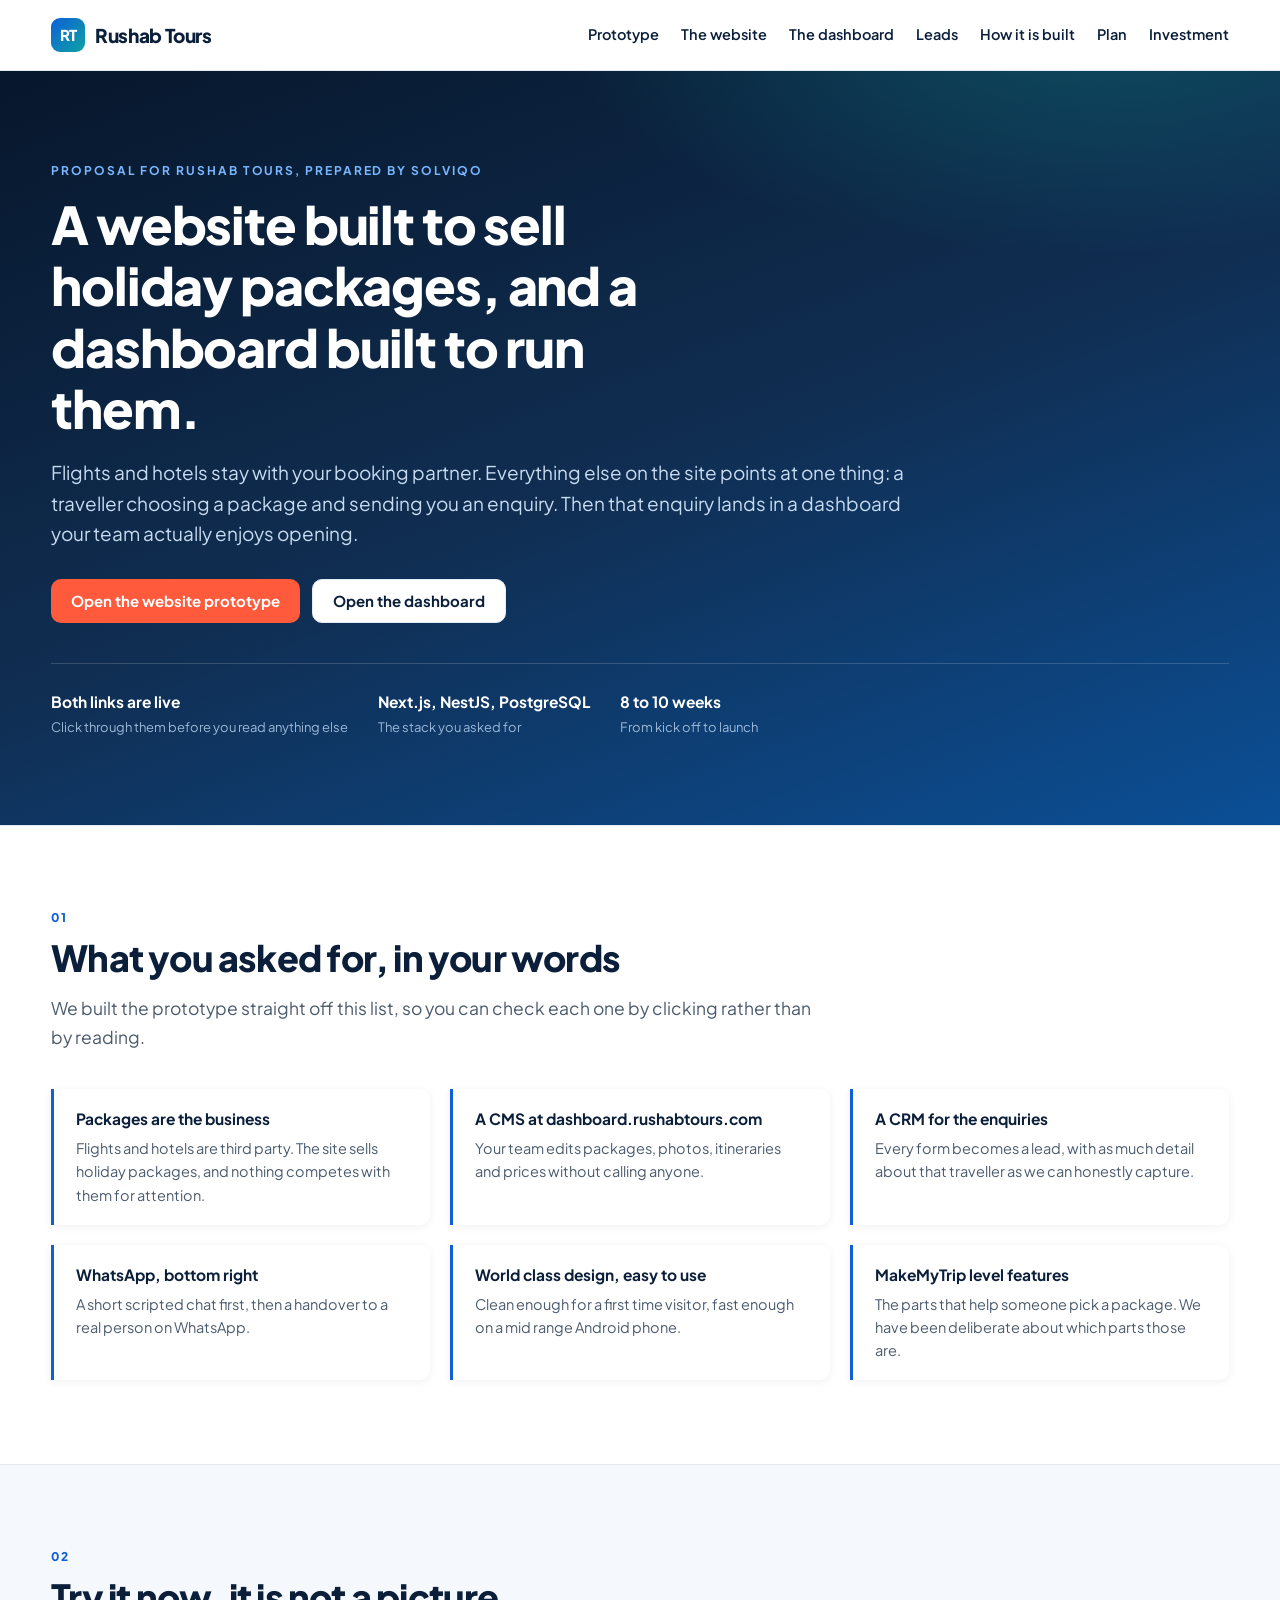
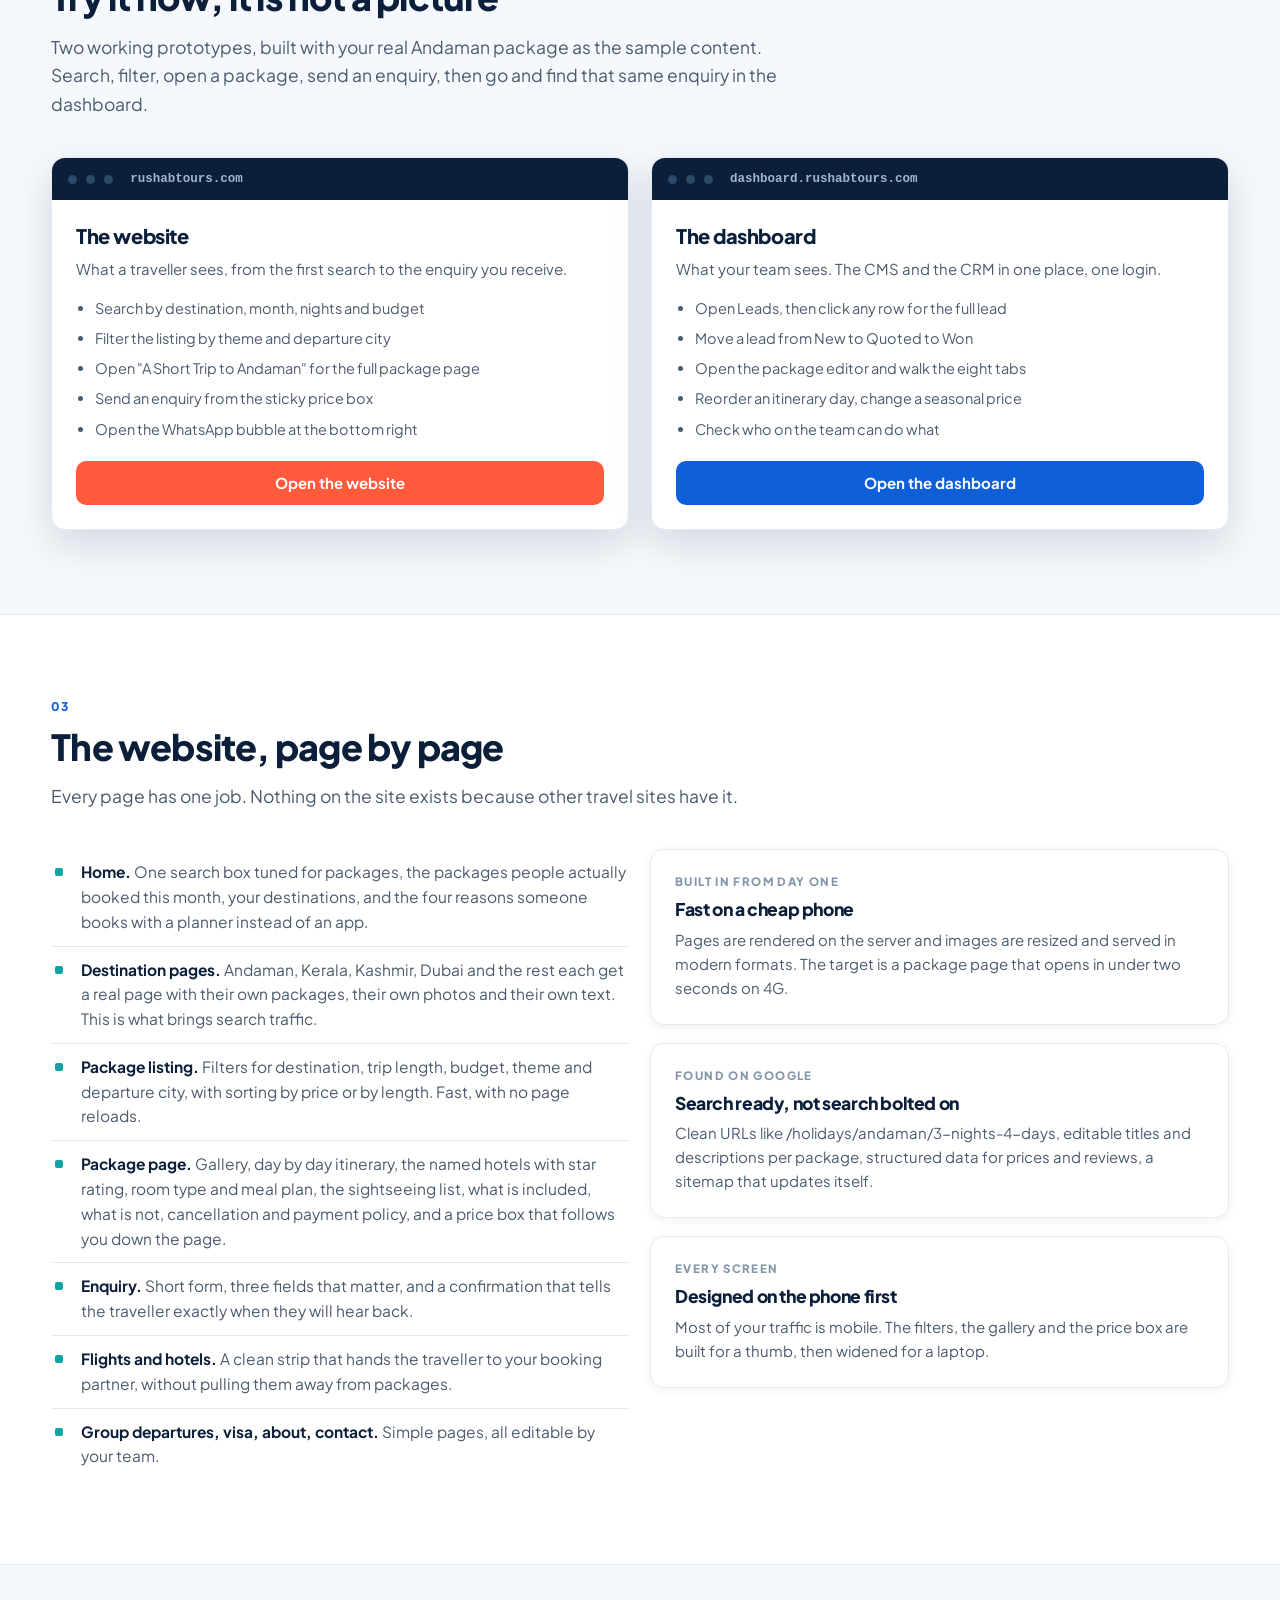
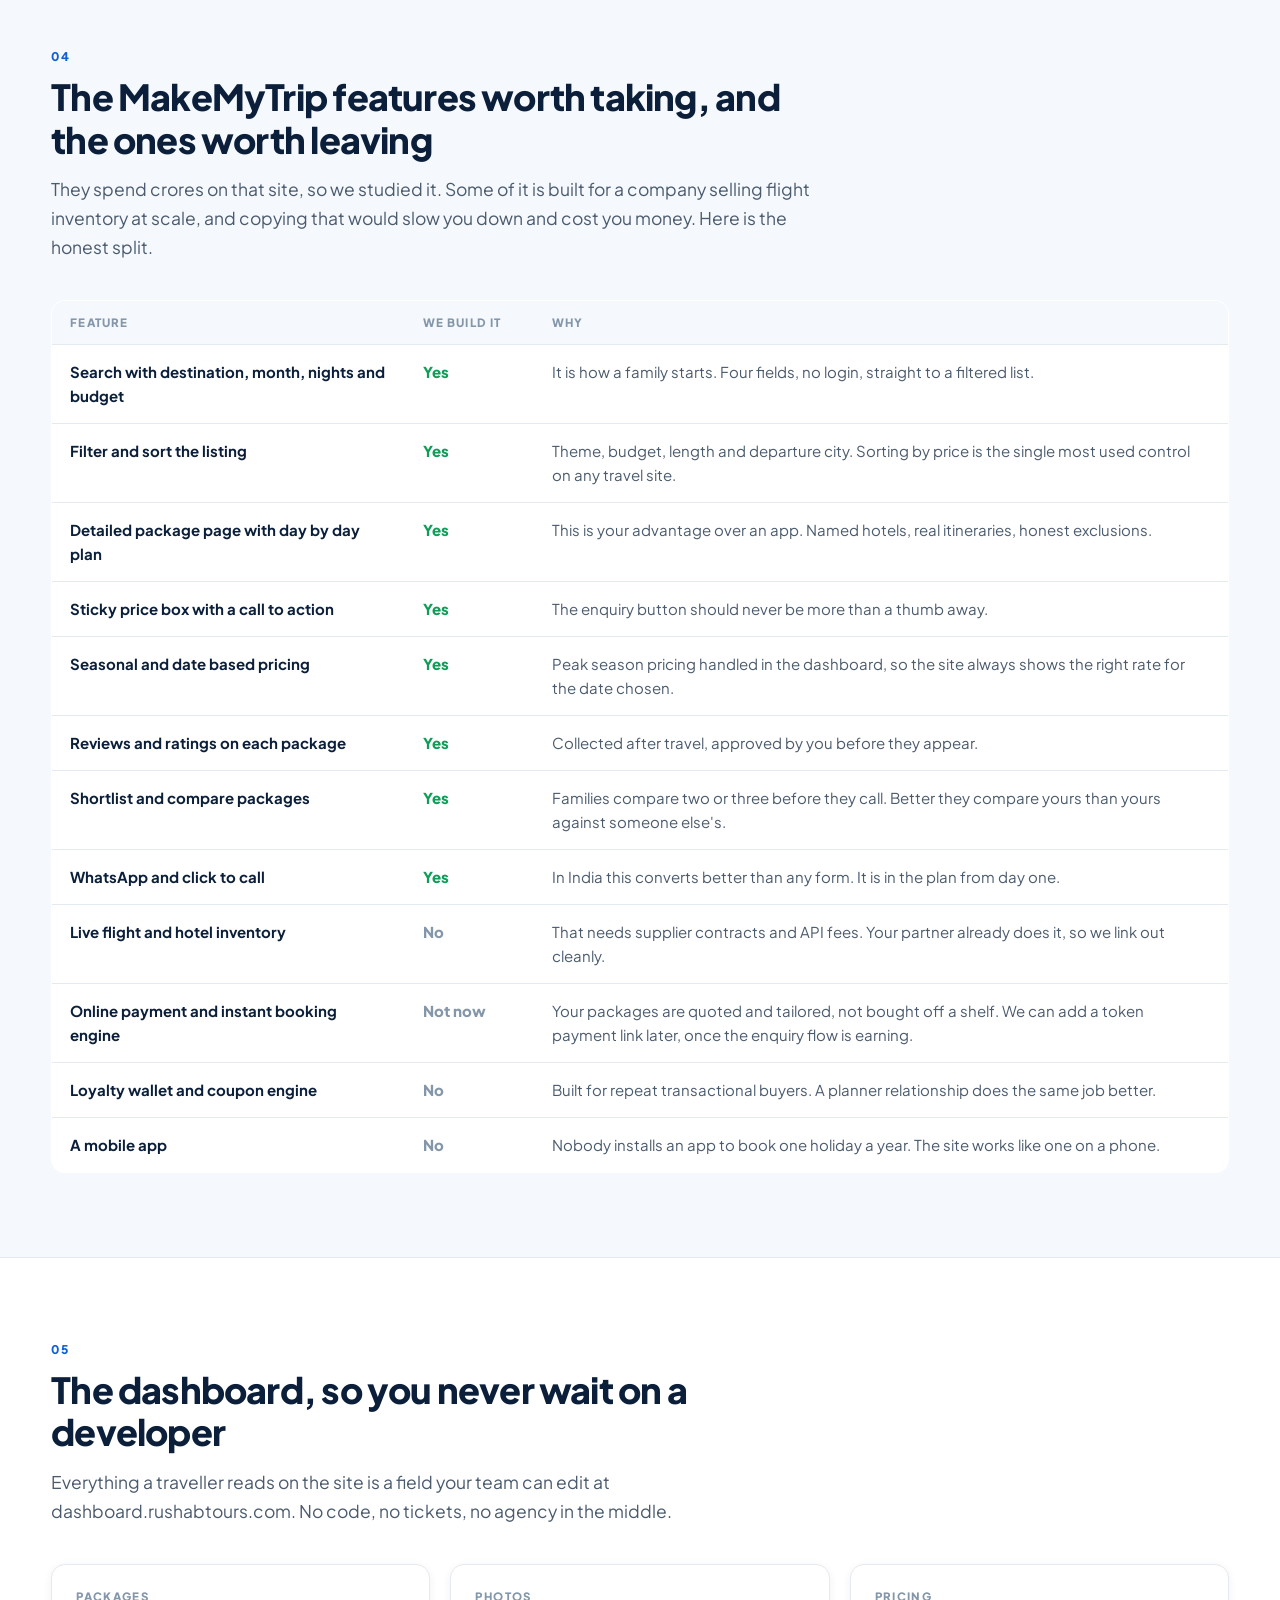
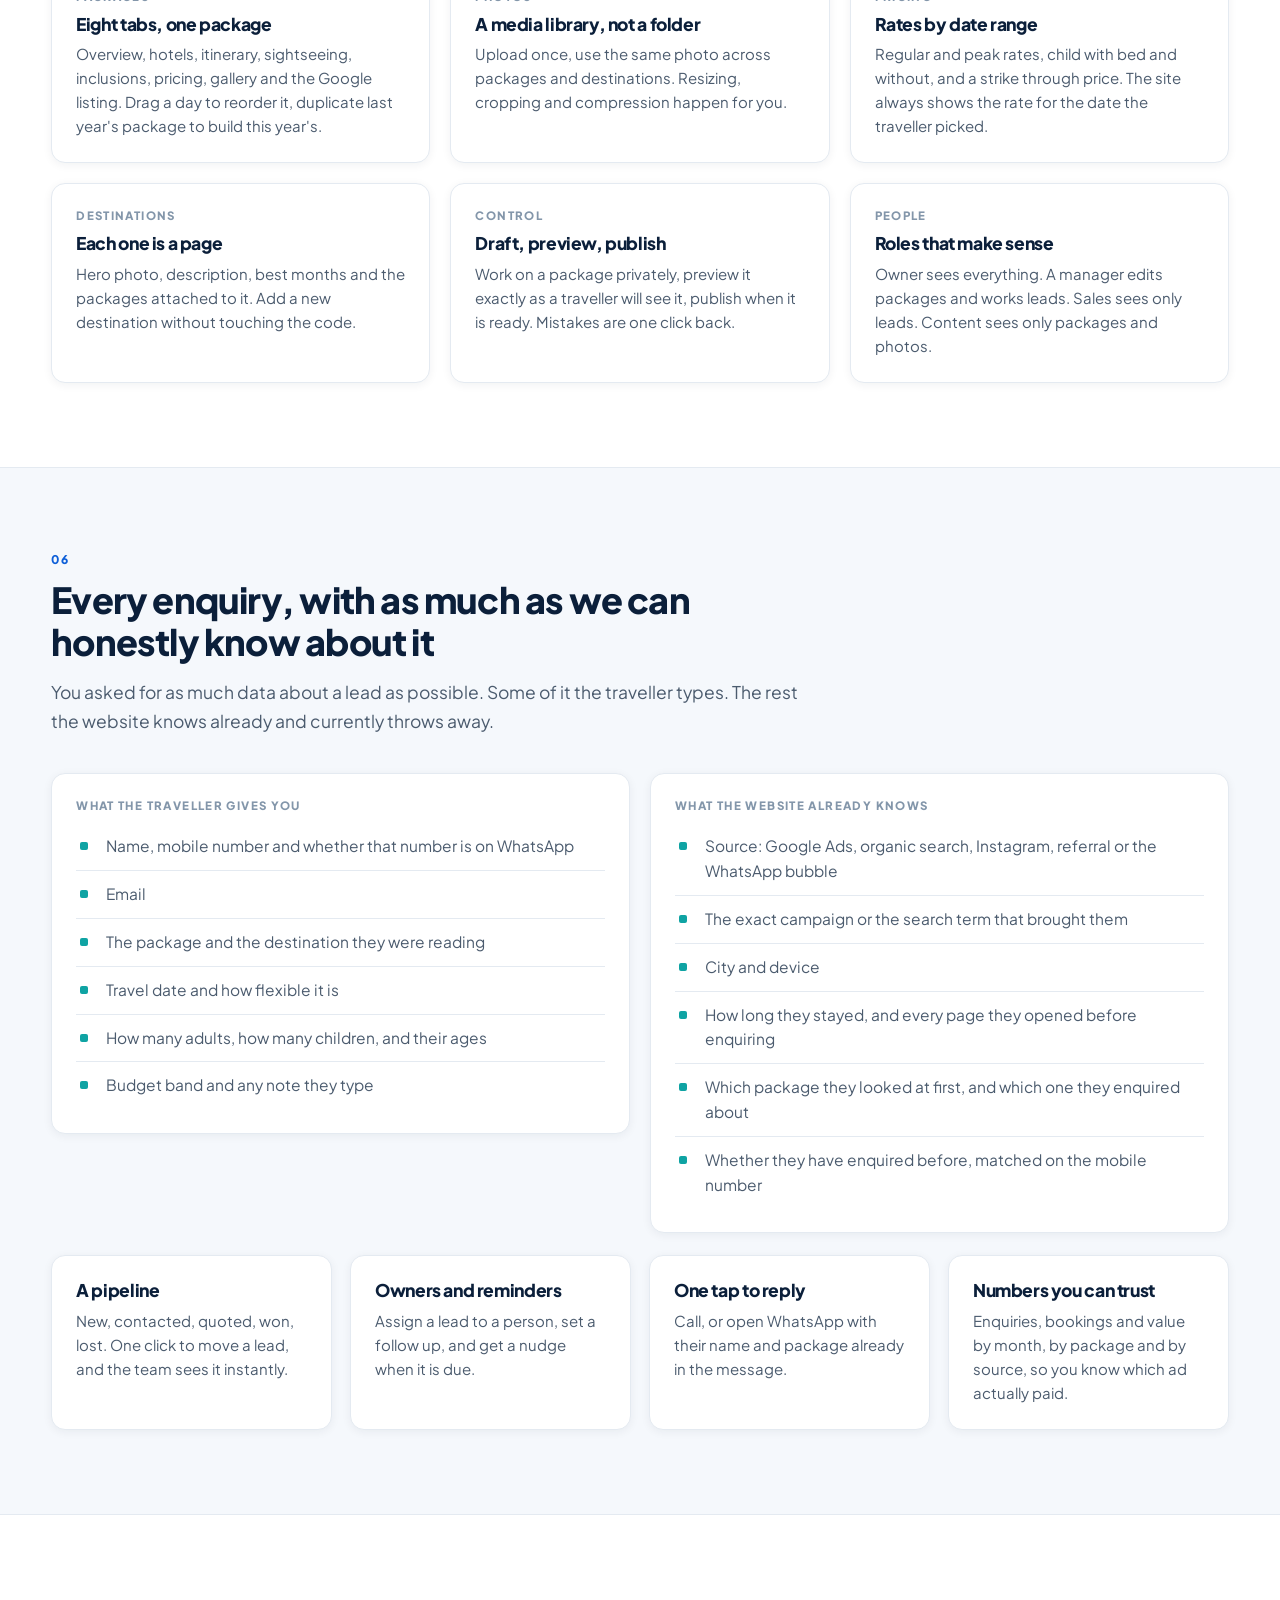
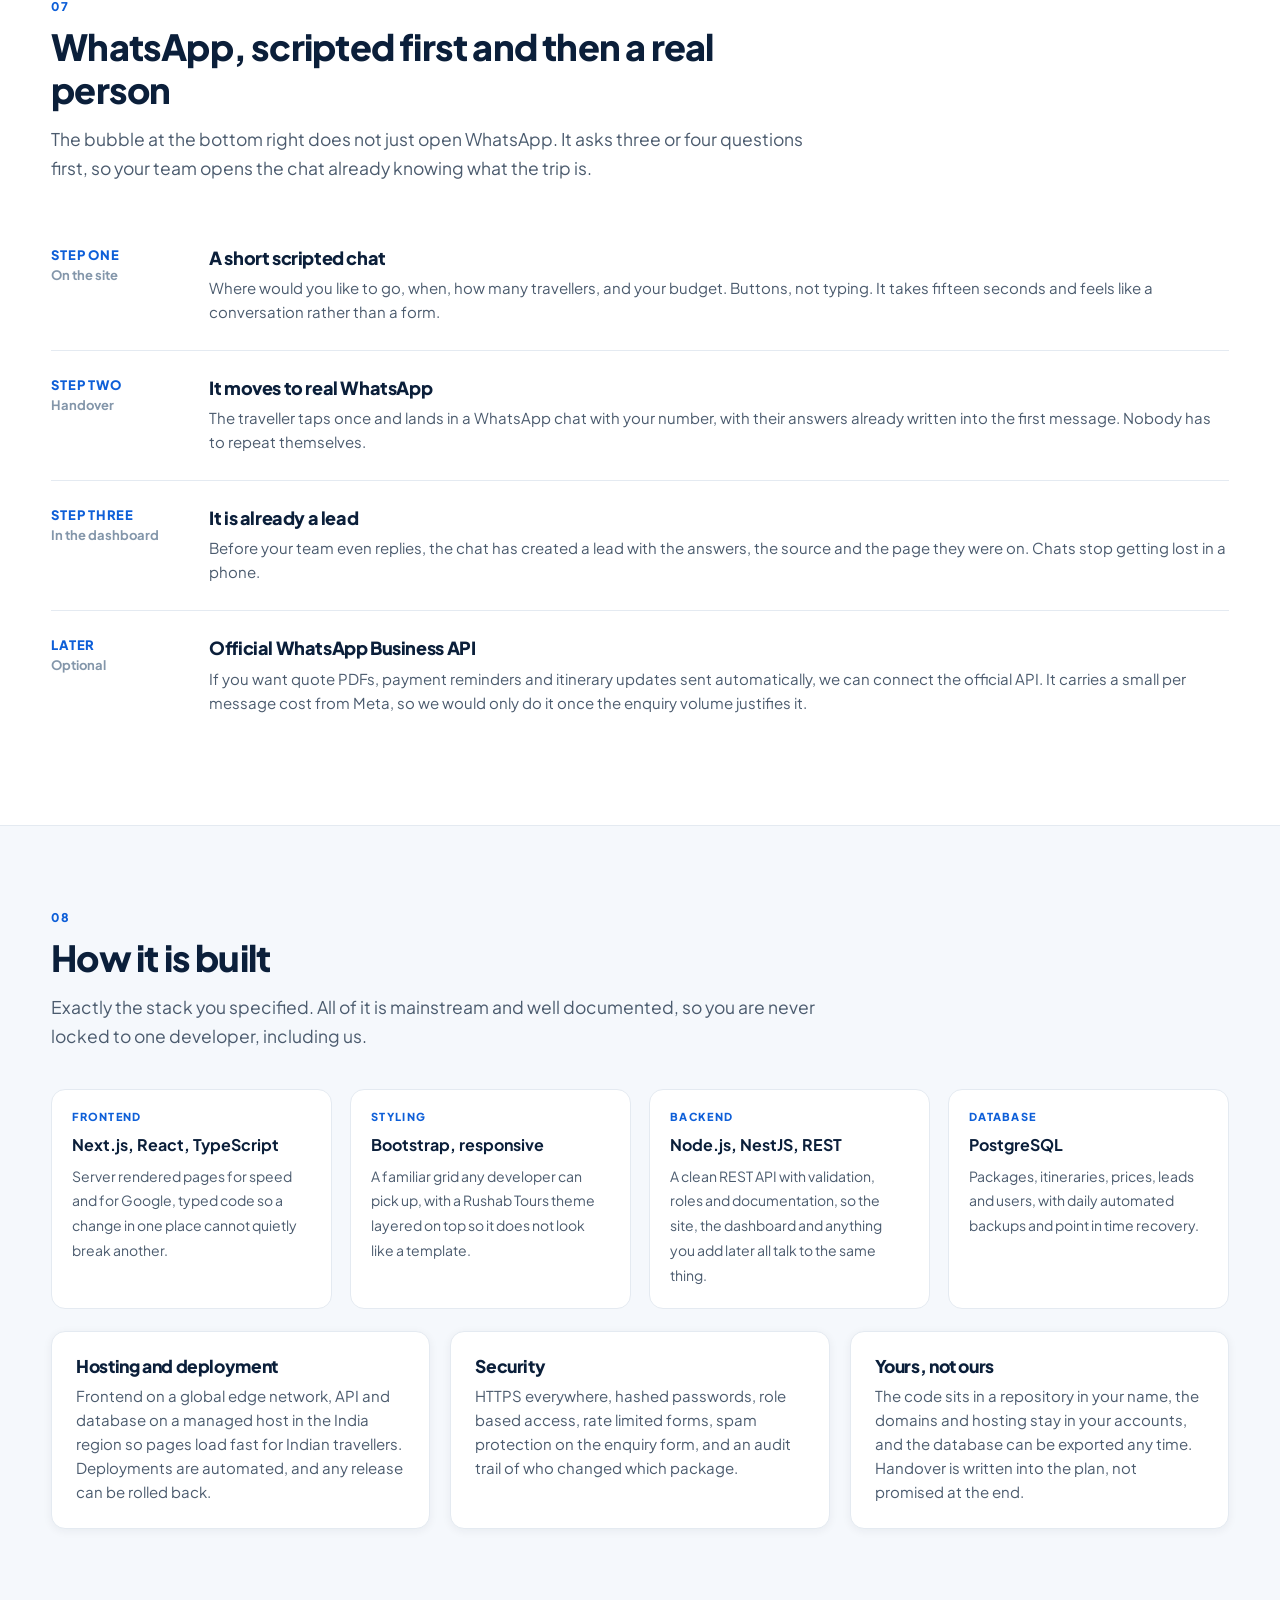
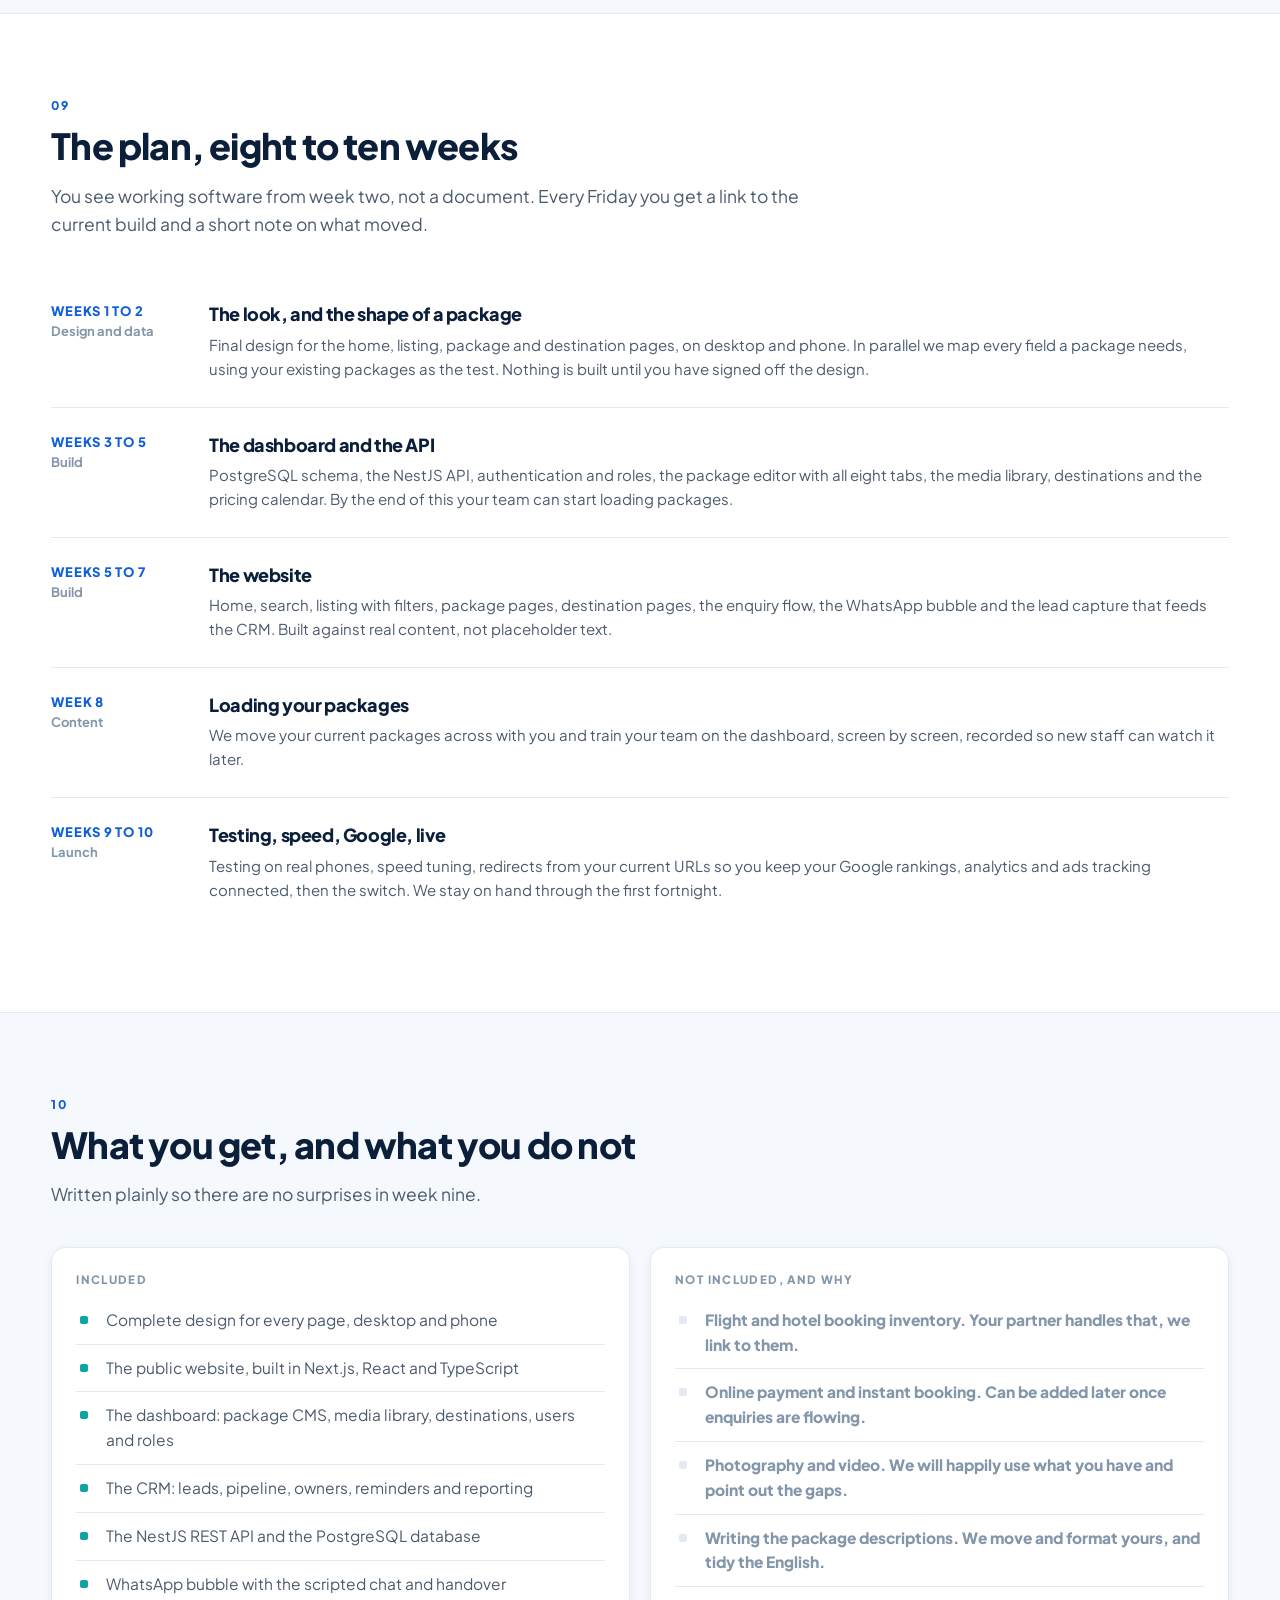
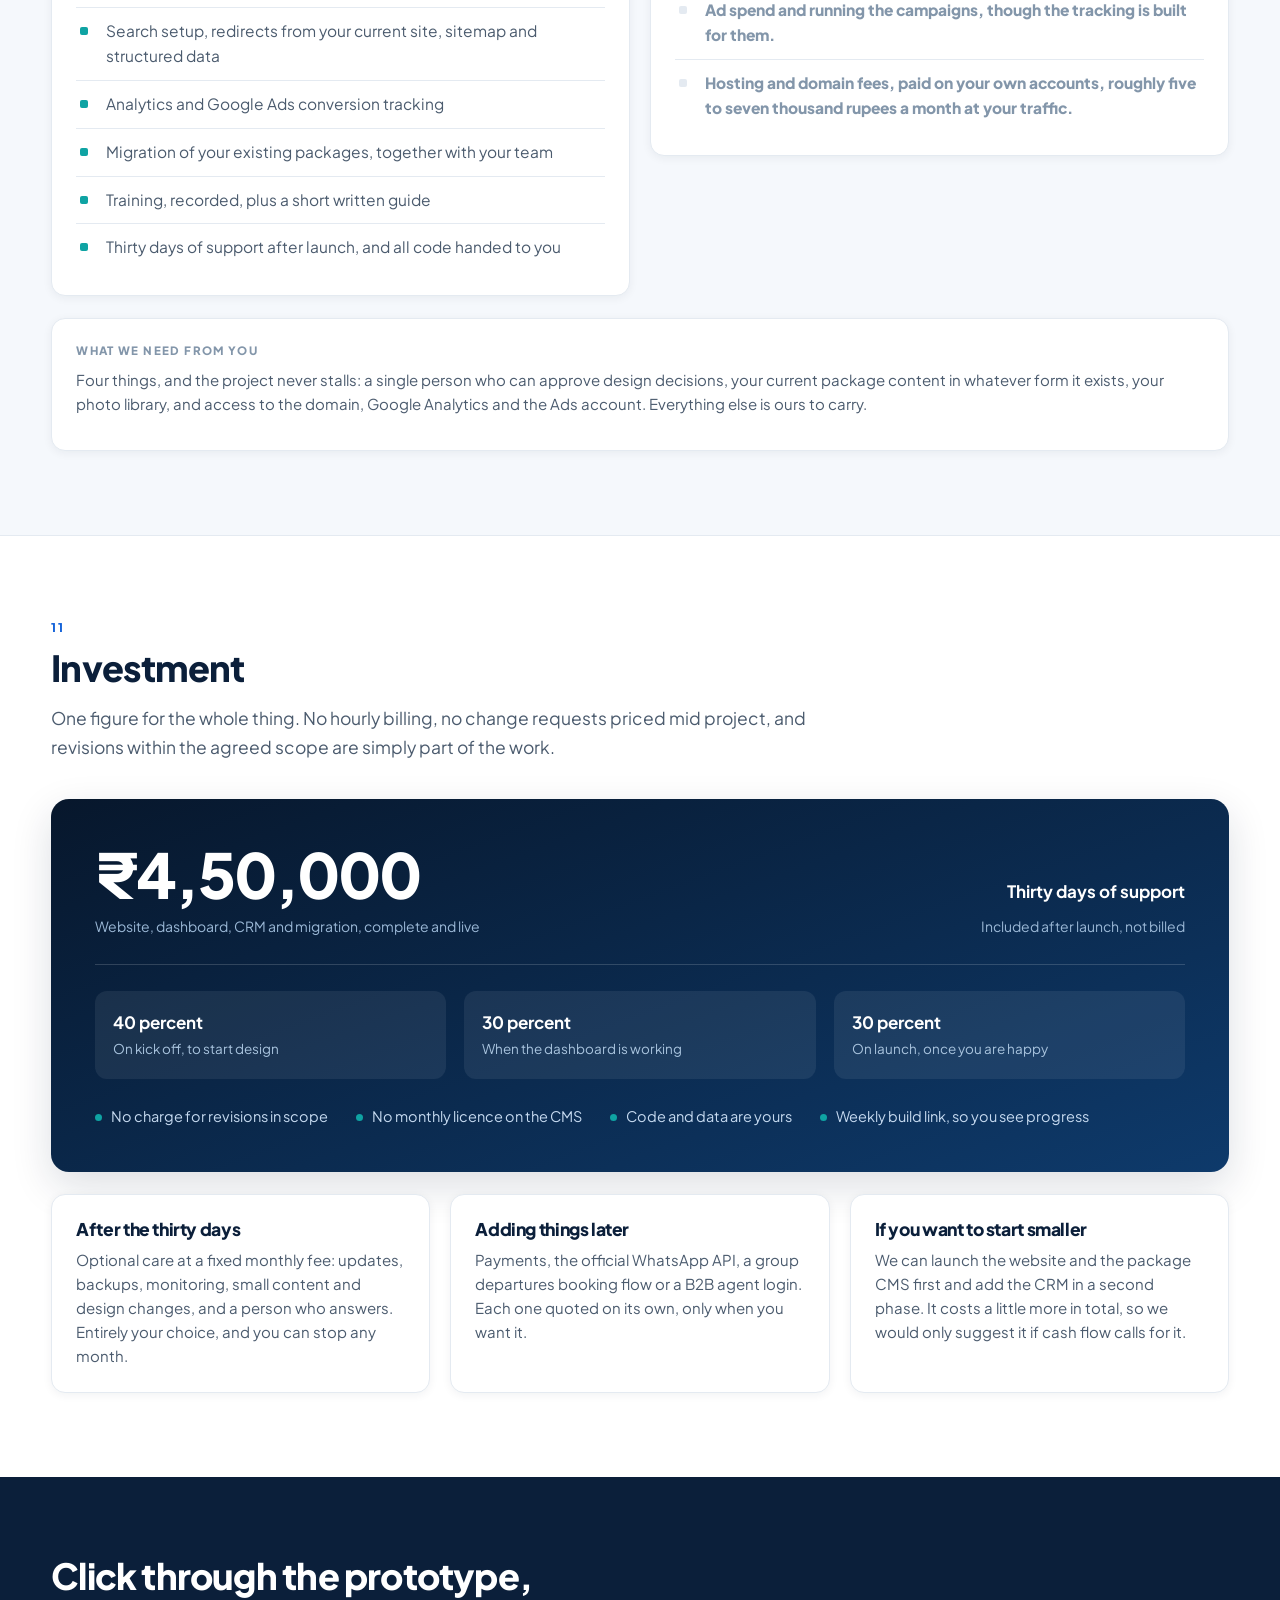
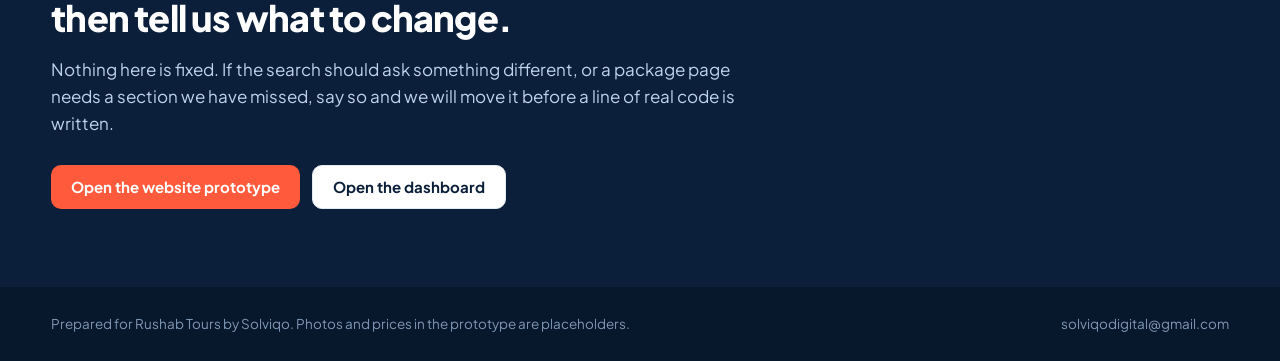
==== index.html @ 1fc0ed3b "Proposal, website prototype and dashboard prototype for Rushab Tours Co-Authored-By: Claude Opus 5 <" ====
<!doctype html>
<html lang="en">
<head>
<meta charset="utf-8">
<meta name="viewport" content="width=device-width, initial-scale=1">
<title>A new rushabtours.com, proposal from Solviqo</title>
<meta name="description" content="A package first website, a CMS to run it, and a CRM that keeps every enquiry in one place. Proposal and working prototype for Rushab Tours.">
<meta name="robots" content="noindex, nofollow">
<link rel="preconnect" href="https://fonts.googleapis.com"><link rel="preconnect" href="https://fonts.gstatic.com" crossorigin>
<link rel="stylesheet" href="https://fonts.googleapis.com/css2?family=Plus+Jakarta+Sans:wght@500;600;700;800&display=swap">
<link rel="stylesheet" href="assets/site.css?v=2">
<link rel="stylesheet" href="assets/prop.css?v=3">
</head>
<body class="prop">

<header class="p-phd"><div class="wrap">
  <a class="logo" href="#top"><i>RT</i> Rushab Tours</a>
  <nav>
    <a href="#demo">Prototype</a>
    <a href="#site">The website</a>
    <a href="#cms">The dashboard</a>
    <a href="#crm">Leads</a>
    <a href="#build">How it is built</a>
    <a href="#plan">Plan</a>
    <a href="#price">Investment</a>
  </nav>
</div></header>

<!-- ============ HERO ============ -->
<section class="p-ph" id="top"><div class="wrap">
  <div class="p-eyebrow">Proposal for Rushab Tours, prepared by Solviqo</div>
  <h1>A website built to sell holiday packages, and a dashboard built to run them.</h1>
  <p>Flights and hotels stay with your booking partner. Everything else on the site points at one thing: a traveller choosing a package and sending you an enquiry. Then that enquiry lands in a dashboard your team actually enjoys opening.</p>
  <div class="p-cta">
    <a class="btn btn-p" href="site/">Open the website prototype</a>
    <a class="btn btn-o" href="dashboard/">Open the dashboard</a>
  </div>
  <div class="p-meta">
    <div><b>Both links are live</b><span>Click through them before you read anything else</span></div>
    <div><b>Next.js, NestJS, PostgreSQL</b><span>The stack you asked for</span></div>
    <div><b>8 to 10 weeks</b><span>From kick off to launch</span></div>
  </div>
</div></section>

<!-- ============ WHAT YOU SAID ============ -->
<section class="p-s" id="brief"><div class="wrap">
  <div class="p-h"><div class="p-num">01</div><h2>What you asked for, in your words</h2>
    <p>We built the prototype straight off this list, so you can check each one by clicking rather than by reading.</p></div>
  <div class="p-g3">
    <div class="p-said"><b>Packages are the business</b><p>Flights and hotels are third party. The site sells holiday packages, and nothing competes with them for attention.</p></div>
    <div class="p-said"><b>A CMS at dashboard.rushabtours.com</b><p>Your team edits packages, photos, itineraries and prices without calling anyone.</p></div>
    <div class="p-said"><b>A CRM for the enquiries</b><p>Every form becomes a lead, with as much detail about that traveller as we can honestly capture.</p></div>
    <div class="p-said"><b>WhatsApp, bottom right</b><p>A short scripted chat first, then a handover to a real person on WhatsApp.</p></div>
    <div class="p-said"><b>World class design, easy to use</b><p>Clean enough for a first time visitor, fast enough on a mid range Android phone.</p></div>
    <div class="p-said"><b>MakeMyTrip level features</b><p>The parts that help someone pick a package. We have been deliberate about which parts those are.</p></div>
  </div>
</div></section>

<!-- ============ PROTOTYPE ============ -->
<section class="p-s p-alt" id="demo"><div class="wrap">
  <div class="p-h"><div class="p-num">02</div><h2>Try it now, it is not a picture</h2>
    <p>Two working prototypes, built with your real Andaman package as the sample content. Search, filter, open a package, send an enquiry, then go and find that same enquiry in the dashboard.</p></div>
  <div class="p-demo">
    <div class="p-d">
      <div class="p-bar"><i></i><i></i><i></i><span>rushabtours.com</span></div>
      <div class="p-bd">
        <h3>The website</h3>
        <p>What a traveller sees, from the first search to the enquiry you receive.</p>
        <ul>
          <li>Search by destination, month, nights and budget</li>
          <li>Filter the listing by theme and departure city</li>
          <li>Open "A Short Trip to Andaman" for the full package page</li>
          <li>Send an enquiry from the sticky price box</li>
          <li>Open the WhatsApp bubble at the bottom right</li>
        </ul>
        <a class="btn btn-p" href="site/">Open the website</a>
      </div>
    </div>
    <div class="p-d">
      <div class="p-bar"><i></i><i></i><i></i><span>dashboard.rushabtours.com</span></div>
      <div class="p-bd">
        <h3>The dashboard</h3>
        <p>What your team sees. The CMS and the CRM in one place, one login.</p>
        <ul>
          <li>Open Leads, then click any row for the full lead</li>
          <li>Move a lead from New to Quoted to Won</li>
          <li>Open the package editor and walk the eight tabs</li>
          <li>Reorder an itinerary day, change a seasonal price</li>
          <li>Check who on the team can do what</li>
        </ul>
        <a class="btn btn-b" href="dashboard/">Open the dashboard</a>
      </div>
    </div>
  </div>
</div></section>

<!-- ============ THE WEBSITE ============ -->
<section class="p-s" id="site"><div class="wrap">
  <div class="p-h"><div class="p-num">03</div><h2>The website, page by page</h2>
    <p>Every page has one job. Nothing on the site exists because other travel sites have it.</p></div>
  <div class="p-g2" style="align-items:start">
    <div>
      <ul class="p-lst">
        <li><b>Home.</b> One search box tuned for packages, the packages people actually booked this month, your destinations, and the four reasons someone books with a planner instead of an app.</li>
        <li><b>Destination pages.</b> Andaman, Kerala, Kashmir, Dubai and the rest each get a real page with their own packages, their own photos and their own text. This is what brings search traffic.</li>
        <li><b>Package listing.</b> Filters for destination, trip length, budget, theme and departure city, with sorting by price or by length. Fast, with no page reloads.</li>
        <li><b>Package page.</b> Gallery, day by day itinerary, the named hotels with star rating, room type and meal plan, the sightseeing list, what is included, what is not, cancellation and payment policy, and a price box that follows you down the page.</li>
        <li><b>Enquiry.</b> Short form, three fields that matter, and a confirmation that tells the traveller exactly when they will hear back.</li>
        <li><b>Flights and hotels.</b> A clean strip that hands the traveller to your booking partner, without pulling them away from packages.</li>
        <li><b>Group departures, visa, about, contact.</b> Simple pages, all editable by your team.</li>
      </ul>
    </div>
    <div class="p-g2" style="grid-template-columns:1fr;gap:18px">
      <div class="p-card"><span class="p-k">Built in from day one</span>
        <h3>Fast on a cheap phone</h3>
        <p>Pages are rendered on the server and images are resized and served in modern formats. The target is a package page that opens in under two seconds on 4G.</p></div>
      <div class="p-card"><span class="p-k">Found on Google</span>
        <h3>Search ready, not search bolted on</h3>
        <p>Clean URLs like /holidays/andaman/3-nights-4-days, editable titles and descriptions per package, structured data for prices and reviews, a sitemap that updates itself.</p></div>
      <div class="p-card"><span class="p-k">Every screen</span>
        <h3>Designed on the phone first</h3>
        <p>Most of your traffic is mobile. The filters, the gallery and the price box are built for a thumb, then widened for a laptop.</p></div>
    </div>
  </div>
</div></section>

<!-- ============ MMT ============ -->
<section class="p-s p-alt" id="mmt"><div class="wrap">
  <div class="p-h"><div class="p-num">04</div><h2>The MakeMyTrip features worth taking, and the ones worth leaving</h2>
    <p>They spend crores on that site, so we studied it. Some of it is built for a company selling flight inventory at scale, and copying that would slow you down and cost you money. Here is the honest split.</p></div>
  <div class="p-tt-wrap"><table class="p-tt">
    <thead><tr><th style="width:30%">Feature</th><th style="width:11%">We build it</th><th>Why</th></tr></thead>
    <tbody>
      <tr><td><b>Search with destination, month, nights and budget</b></td><td class="p-yes">Yes</td><td>It is how a family starts. Four fields, no login, straight to a filtered list.</td></tr>
      <tr><td><b>Filter and sort the listing</b></td><td class="p-yes">Yes</td><td>Theme, budget, length and departure city. Sorting by price is the single most used control on any travel site.</td></tr>
      <tr><td><b>Detailed package page with day by day plan</b></td><td class="p-yes">Yes</td><td>This is your advantage over an app. Named hotels, real itineraries, honest exclusions.</td></tr>
      <tr><td><b>Sticky price box with a call to action</b></td><td class="p-yes">Yes</td><td>The enquiry button should never be more than a thumb away.</td></tr>
      <tr><td><b>Seasonal and date based pricing</b></td><td class="p-yes">Yes</td><td>Peak season pricing handled in the dashboard, so the site always shows the right rate for the date chosen.</td></tr>
      <tr><td><b>Reviews and ratings on each package</b></td><td class="p-yes">Yes</td><td>Collected after travel, approved by you before they appear.</td></tr>
      <tr><td><b>Shortlist and compare packages</b></td><td class="p-yes">Yes</td><td>Families compare two or three before they call. Better they compare yours than yours against someone else's.</td></tr>
      <tr><td><b>WhatsApp and click to call</b></td><td class="p-yes">Yes</td><td>In India this converts better than any form. It is in the plan from day one.</td></tr>
      <tr><td><b>Live flight and hotel inventory</b></td><td class="p-no">No</td><td>That needs supplier contracts and API fees. Your partner already does it, so we link out cleanly.</td></tr>
      <tr><td><b>Online payment and instant booking engine</b></td><td class="p-no">Not now</td><td>Your packages are quoted and tailored, not bought off a shelf. We can add a token payment link later, once the enquiry flow is earning.</td></tr>
      <tr><td><b>Loyalty wallet and coupon engine</b></td><td class="p-no">No</td><td>Built for repeat transactional buyers. A planner relationship does the same job better.</td></tr>
      <tr><td><b>A mobile app</b></td><td class="p-no">No</td><td>Nobody installs an app to book one holiday a year. The site works like one on a phone.</td></tr>
    </tbody>
  </table></div>
</div></section>

<!-- ============ CMS ============ -->
<section class="p-s" id="cms"><div class="wrap">
  <div class="p-h"><div class="p-num">05</div><h2>The dashboard, so you never wait on a developer</h2>
    <p>Everything a traveller reads on the site is a field your team can edit at dashboard.rushabtours.com. No code, no tickets, no agency in the middle.</p></div>
  <div class="p-g3">
    <div class="p-card"><span class="p-k">Packages</span><h3>Eight tabs, one package</h3>
      <p>Overview, hotels, itinerary, sightseeing, inclusions, pricing, gallery and the Google listing. Drag a day to reorder it, duplicate last year's package to build this year's.</p></div>
    <div class="p-card"><span class="p-k">Photos</span><h3>A media library, not a folder</h3>
      <p>Upload once, use the same photo across packages and destinations. Resizing, cropping and compression happen for you.</p></div>
    <div class="p-card"><span class="p-k">Pricing</span><h3>Rates by date range</h3>
      <p>Regular and peak rates, child with bed and without, and a strike through price. The site always shows the rate for the date the traveller picked.</p></div>
    <div class="p-card"><span class="p-k">Destinations</span><h3>Each one is a page</h3>
      <p>Hero photo, description, best months and the packages attached to it. Add a new destination without touching the code.</p></div>
    <div class="p-card"><span class="p-k">Control</span><h3>Draft, preview, publish</h3>
      <p>Work on a package privately, preview it exactly as a traveller will see it, publish when it is ready. Mistakes are one click back.</p></div>
    <div class="p-card"><span class="p-k">People</span><h3>Roles that make sense</h3>
      <p>Owner sees everything. A manager edits packages and works leads. Sales sees only leads. Content sees only packages and photos.</p></div>
  </div>
</div></section>

<!-- ============ CRM ============ -->
<section class="p-s p-alt" id="crm"><div class="wrap">
  <div class="p-h"><div class="p-num">06</div><h2>Every enquiry, with as much as we can honestly know about it</h2>
    <p>You asked for as much data about a lead as possible. Some of it the traveller types. The rest the website knows already and currently throws away.</p></div>
  <div class="p-g2" style="align-items:start">
    <div class="p-card"><span class="p-k">What the traveller gives you</span>
      <ul class="p-lst" style="margin-top:4px">
        <li>Name, mobile number and whether that number is on WhatsApp</li>
        <li>Email</li>
        <li>The package and the destination they were reading</li>
        <li>Travel date and how flexible it is</li>
        <li>How many adults, how many children, and their ages</li>
        <li>Budget band and any note they type</li>
      </ul>
    </div>
    <div class="p-card"><span class="p-k">What the website already knows</span>
      <ul class="p-lst" style="margin-top:4px">
        <li>Source: Google Ads, organic search, Instagram, referral or the WhatsApp bubble</li>
        <li>The exact campaign or the search term that brought them</li>
        <li>City and device</li>
        <li>How long they stayed, and every page they opened before enquiring</li>
        <li>Which package they looked at first, and which one they enquired about</li>
        <li>Whether they have enquired before, matched on the mobile number</li>
      </ul>
    </div>
  </div>
  <div class="p-g4" style="margin-top:22px">
    <div class="p-card"><h3>A pipeline</h3><p>New, contacted, quoted, won, lost. One click to move a lead, and the team sees it instantly.</p></div>
    <div class="p-card"><h3>Owners and reminders</h3><p>Assign a lead to a person, set a follow up, and get a nudge when it is due.</p></div>
    <div class="p-card"><h3>One tap to reply</h3><p>Call, or open WhatsApp with their name and package already in the message.</p></div>
    <div class="p-card"><h3>Numbers you can trust</h3><p>Enquiries, bookings and value by month, by package and by source, so you know which ad actually paid.</p></div>
  </div>
</div></section>

<!-- ============ WHATSAPP ============ -->
<section class="p-s" id="wa"><div class="wrap">
  <div class="p-h"><div class="p-num">07</div><h2>WhatsApp, scripted first and then a real person</h2>
    <p>The bubble at the bottom right does not just open WhatsApp. It asks three or four questions first, so your team opens the chat already knowing what the trip is.</p></div>
  <div class="p-steps">
    <div class="p-step"><div class="p-w">Step one<small>On the site</small></div><div>
      <h3>A short scripted chat</h3>
      <p>Where would you like to go, when, how many travellers, and your budget. Buttons, not typing. It takes fifteen seconds and feels like a conversation rather than a form.</p></div></div>
    <div class="p-step"><div class="p-w">Step two<small>Handover</small></div><div>
      <h3>It moves to real WhatsApp</h3>
      <p>The traveller taps once and lands in a WhatsApp chat with your number, with their answers already written into the first message. Nobody has to repeat themselves.</p></div></div>
    <div class="p-step"><div class="p-w">Step three<small>In the dashboard</small></div><div>
      <h3>It is already a lead</h3>
      <p>Before your team even replies, the chat has created a lead with the answers, the source and the page they were on. Chats stop getting lost in a phone.</p></div></div>
    <div class="p-step"><div class="p-w">Later<small>Optional</small></div><div>
      <h3>Official WhatsApp Business API</h3>
      <p>If you want quote PDFs, payment reminders and itinerary updates sent automatically, we can connect the official API. It carries a small per message cost from Meta, so we would only do it once the enquiry volume justifies it.</p></div></div>
  </div>
</div></section>

<!-- ============ STACK ============ -->
<section class="p-s p-alt" id="build"><div class="wrap">
  <div class="p-h"><div class="p-num">08</div><h2>How it is built</h2>
    <p>Exactly the stack you specified. All of it is mainstream and well documented, so you are never locked to one developer, including us.</p></div>
  <div class="p-stack">
    <div><small>Frontend</small><b>Next.js, React, TypeScript</b><span>Server rendered pages for speed and for Google, typed code so a change in one place cannot quietly break another.</span></div>
    <div><small>Styling</small><b>Bootstrap, responsive</b><span>A familiar grid any developer can pick up, with a Rushab Tours theme layered on top so it does not look like a template.</span></div>
    <div><small>Backend</small><b>Node.js, NestJS, REST</b><span>A clean REST API with validation, roles and documentation, so the site, the dashboard and anything you add later all talk to the same thing.</span></div>
    <div><small>Database</small><b>PostgreSQL</b><span>Packages, itineraries, prices, leads and users, with daily automated backups and point in time recovery.</span></div>
  </div>
  <div class="p-g3" style="margin-top:22px">
    <div class="p-card"><h3>Hosting and deployment</h3><p>Frontend on a global edge network, API and database on a managed host in the India region so pages load fast for Indian travellers. Deployments are automated, and any release can be rolled back.</p></div>
    <div class="p-card"><h3>Security</h3><p>HTTPS everywhere, hashed passwords, role based access, rate limited forms, spam protection on the enquiry form, and an audit trail of who changed which package.</p></div>
    <div class="p-card"><h3>Yours, not ours</h3><p>The code sits in a repository in your name, the domains and hosting stay in your accounts, and the database can be exported any time. Handover is written into the plan, not promised at the end.</p></div>
  </div>
</div></section>

<!-- ============ PLAN ============ -->
<section class="p-s" id="plan"><div class="wrap">
  <div class="p-h"><div class="p-num">09</div><h2>The plan, eight to ten weeks</h2>
    <p>You see working software from week two, not a document. Every Friday you get a link to the current build and a short note on what moved.</p></div>
  <div class="p-steps">
    <div class="p-step"><div class="p-w">Weeks 1 to 2<small>Design and data</small></div><div>
      <h3>The look, and the shape of a package</h3>
      <p>Final design for the home, listing, package and destination pages, on desktop and phone. In parallel we map every field a package needs, using your existing packages as the test. Nothing is built until you have signed off the design.</p></div></div>
    <div class="p-step"><div class="p-w">Weeks 3 to 5<small>Build</small></div><div>
      <h3>The dashboard and the API</h3>
      <p>PostgreSQL schema, the NestJS API, authentication and roles, the package editor with all eight tabs, the media library, destinations and the pricing calendar. By the end of this your team can start loading packages.</p></div></div>
    <div class="p-step"><div class="p-w">Weeks 5 to 7<small>Build</small></div><div>
      <h3>The website</h3>
      <p>Home, search, listing with filters, package pages, destination pages, the enquiry flow, the WhatsApp bubble and the lead capture that feeds the CRM. Built against real content, not placeholder text.</p></div></div>
    <div class="p-step"><div class="p-w">Week 8<small>Content</small></div><div>
      <h3>Loading your packages</h3>
      <p>We move your current packages across with you and train your team on the dashboard, screen by screen, recorded so new staff can watch it later.</p></div></div>
    <div class="p-step"><div class="p-w">Weeks 9 to 10<small>Launch</small></div><div>
      <h3>Testing, speed, Google, live</h3>
      <p>Testing on real phones, speed tuning, redirects from your current URLs so you keep your Google rankings, analytics and ads tracking connected, then the switch. We stay on hand through the first fortnight.</p></div></div>
  </div>
</div></section>

<!-- ============ SCOPE ============ -->
<section class="p-s p-alt" id="scope"><div class="wrap">
  <div class="p-h"><div class="p-num">10</div><h2>What you get, and what you do not</h2>
    <p>Written plainly so there are no surprises in week nine.</p></div>
  <div class="p-g2" style="align-items:start">
    <div class="p-card"><span class="p-k">Included</span>
      <ul class="p-lst" style="margin-top:4px">
        <li>Complete design for every page, desktop and phone</li>
        <li>The public website, built in Next.js, React and TypeScript</li>
        <li>The dashboard: package CMS, media library, destinations, users and roles</li>
        <li>The CRM: leads, pipeline, owners, reminders and reporting</li>
        <li>The NestJS REST API and the PostgreSQL database</li>
        <li>WhatsApp bubble with the scripted chat and handover</li>
        <li>Search setup, redirects from your current site, sitemap and structured data</li>
        <li>Analytics and Google Ads conversion tracking</li>
        <li>Migration of your existing packages, together with your team</li>
        <li>Training, recorded, plus a short written guide</li>
        <li>Thirty days of support after launch, and all code handed to you</li>
      </ul>
    </div>
    <div class="p-card"><span class="p-k">Not included, and why</span>
      <ul class="p-lst p-no" style="margin-top:4px">
        <li>Flight and hotel booking inventory. Your partner handles that, we link to them.</li>
        <li>Online payment and instant booking. Can be added later once enquiries are flowing.</li>
        <li>Photography and video. We will happily use what you have and point out the gaps.</li>
        <li>Writing the package descriptions. We move and format yours, and tidy the English.</li>
        <li>Ad spend and running the campaigns, though the tracking is built for them.</li>
        <li>Hosting and domain fees, paid on your own accounts, roughly five to seven thousand rupees a month at your traffic.</li>
      </ul>
    </div>
  </div>
  <div class="p-card" style="margin-top:22px"><span class="p-k">What we need from you</span>
    <p style="margin-bottom:10px">Four things, and the project never stalls: a single person who can approve design decisions, your current package content in whatever form it exists, your photo library, and access to the domain, Google Analytics and the Ads account. Everything else is ours to carry.</p></div>
</div></section>

<!-- ============ PRICE ============ -->
<section class="p-s" id="price"><div class="wrap">
  <div class="p-h"><div class="p-num">11</div><h2>Investment</h2>
    <p>One figure for the whole thing. No hourly billing, no change requests priced mid project, and revisions within the agreed scope are simply part of the work.</p></div>
  <!-- NUMBER: change the figure below if the commercial lands differently -->
  <div class="p-price">
    <div class="p-top">
      <div><div class="p-big">&#8377;4,50,000</div><small>Website, dashboard, CRM and migration, complete and live</small></div>
      <div style="text-align:right"><b style="color:#fff;font-size:17px">Thirty days of support</b><br><small>Included after launch, not billed</small></div>
    </div>
    <div class="p-pay">
      <div><b>40 percent</b><span>On kick off, to start design</span></div>
      <div><b>30 percent</b><span>When the dashboard is working</span></div>
      <div><b>30 percent</b><span>On launch, once you are happy</span></div>
    </div>
    <div class="p-inc">
      <span>No charge for revisions in scope</span>
      <span>No monthly licence on the CMS</span>
      <span>Code and data are yours</span>
      <span>Weekly build link, so you see progress</span>
    </div>
  </div>
  <div class="p-g3" style="margin-top:22px">
    <div class="p-card"><h3>After the thirty days</h3><p>Optional care at a fixed monthly fee: updates, backups, monitoring, small content and design changes, and a person who answers. Entirely your choice, and you can stop any month.</p></div>
    <div class="p-card"><h3>Adding things later</h3><p>Payments, the official WhatsApp API, a group departures booking flow or a B2B agent login. Each one quoted on its own, only when you want it.</p></div>
    <div class="p-card"><h3>If you want to start smaller</h3><p>We can launch the website and the package CMS first and add the CRM in a second phase. It costs a little more in total, so we would only suggest it if cash flow calls for it.</p></div>
  </div>
</div></section>

<!-- ============ END ============ -->
<section class="p-end"><div class="wrap">
  <h2>Click through the prototype, then tell us what to change.</h2>
  <p>Nothing here is fixed. If the search should ask something different, or a package page needs a section we have missed, say so and we will move it before a line of real code is written.</p>
  <div class="p-cta">
    <a class="btn btn-p" href="site/">Open the website prototype</a>
    <a class="btn btn-o" href="dashboard/">Open the dashboard</a>
  </div>
</div></section>

<footer class="p-pf"><div class="wrap">
  <span>Prepared for Rushab Tours by Solviqo. Photos and prices in the prototype are placeholders.</span>
  <span>solviqodigital@gmail.com</span>
</div></footer>

</body>
</html>
---- assets/site.css ----
:root{
  --ink:#0B1F3A; --ink2:#13304f; --body:#4b5b6e; --mut:#8396aa; --line:#e4eaf1; --soft:#f5f8fc;
  --brand:#0E5FD8; --brand2:#0a47a6; --coral:#FF5A3C; --gold:#F5A623; --teal:#0FA3A3; --green:#0F9D58;
  --r:14px; --r-s:10px; --sh:0 2px 10px rgba(11,31,58,.06); --sh2:0 14px 40px rgba(11,31,58,.14);
  --f:'Plus Jakarta Sans','Inter',system-ui,-apple-system,sans-serif;
}
*{box-sizing:border-box}
body{margin:0;font-family:var(--f);color:var(--body);background:#fff;-webkit-font-smoothing:antialiased;font-size:15.5px;line-height:1.6}
a{color:inherit;text-decoration:none}
img{max-width:100%;display:block}
.wrap{width:min(1200px,92vw);margin:0 auto}
h1,h2,h3,h4{color:var(--ink);margin:0;letter-spacing:-.022em;line-height:1.18;font-weight:800}
h1{font-size:clamp(32px,4.4vw,52px)}
h2{font-size:clamp(25px,3vw,36px)}
h3{font-size:19px}
.lede{font-size:17px;color:var(--body);line-height:1.65}

/* prototype ribbon */
.rib{background:#07172c;color:#b9cde4;font-size:13px;padding:9px 0}
.rib .wrap{display:flex;gap:14px;align-items:center;flex-wrap:wrap}
.rib b{color:#fff}
.rib .tag{background:rgba(255,90,60,.18);color:#ffb3a3;font-size:11px;font-weight:700;letter-spacing:.09em;
  text-transform:uppercase;padding:4px 9px;border-radius:99px}
.rib a{margin-left:auto;color:#7fb2ff;font-weight:700}

/* header */
.hd{position:sticky;top:0;z-index:40;background:#fff;border-bottom:1px solid var(--line)}
.hd .wrap{display:flex;align-items:center;gap:28px;height:74px}
.logo{display:flex;align-items:center;gap:10px;font-weight:800;color:var(--ink);font-size:19px;letter-spacing:-.02em}
.logo i{width:34px;height:34px;border-radius:9px;background:linear-gradient(135deg,var(--brand),var(--teal));display:grid;place-items:center;color:#fff;font-size:15px;font-style:normal}
.nav{display:flex;gap:24px;font-weight:600;font-size:15px;color:var(--ink)}
.nav a.on{color:var(--brand)}
.hd .right{margin-left:auto;display:flex;align-items:center;gap:14px}
.phone{font-weight:700;color:var(--ink);font-size:15px}
.phone span{display:block;font-size:11.5px;color:var(--mut);font-weight:500}
.btn{display:inline-flex;align-items:center;justify-content:center;gap:8px;height:44px;padding:0 20px;border-radius:10px;
  font-weight:700;font-size:15px;border:0;cursor:pointer;font-family:var(--f);transition:.18s}
.btn-p{background:var(--coral);color:#fff}
.btn-p:hover{background:#ef4a2d;transform:translateY(-1px)}
.btn-o{background:#fff;border:1.5px solid var(--line);color:var(--ink)}
.btn-o:hover{border-color:var(--brand);color:var(--brand)}
.btn-b{background:var(--brand);color:#fff}
.btn-sm{height:38px;padding:0 15px;font-size:14px}
@media(max-width:900px){.nav{display:none}.phone{display:none}}

/* hero */
.hero{background:linear-gradient(160deg,#0B1F3A 0%,#143a67 55%,#0d5aa8 100%);color:#fff;padding:54px 0 120px;position:relative;overflow:hidden}
.hero::after{content:"";position:absolute;inset:0;background:radial-gradient(900px 420px at 80% 0%,rgba(15,163,163,.3),transparent 60%)}
.hero .wrap{position:relative;z-index:2}
.hero h1{color:#fff;max-width:17ch}
.hero p{color:#c8dcf2;font-size:18px;margin:16px 0 0;max-width:56ch}
.hero .trust{display:flex;gap:26px;flex-wrap:wrap;margin-top:26px;color:#cfe2f7;font-size:14px;font-weight:600}
.hero .trust span::before{content:"";display:inline-block;width:7px;height:7px;border-radius:50%;background:var(--gold);margin-right:9px;vertical-align:middle}

/* search card */
.search{background:#fff;border-radius:var(--r);box-shadow:var(--sh2);padding:10px;margin-top:34px;position:relative;z-index:3}
.search .tabs{display:flex;gap:4px;padding:4px 4px 10px}
.search .tabs button{border:0;background:none;font:700 14.5px var(--f);color:var(--mut);padding:9px 16px;border-radius:8px;cursor:pointer}
.search .tabs button.on{background:var(--soft);color:var(--brand)}
.search .tabs .ext{margin-left:auto;font-size:12.5px;color:var(--mut);font-weight:600;align-self:center;padding-right:8px}
.sfields{display:grid;grid-template-columns:1.4fr 1fr 1fr 1fr auto;gap:10px;align-items:end}
@media(max-width:980px){.sfields{grid-template-columns:1fr 1fr}}
@media(max-width:560px){.sfields{grid-template-columns:1fr}}
.fld{border:1.5px solid var(--line);border-radius:var(--r-s);padding:10px 14px;background:#fff}
.fld label{display:block;font-size:11.5px;font-weight:700;letter-spacing:.07em;text-transform:uppercase;color:var(--mut)}
.fld select,.fld input{border:0;outline:0;width:100%;font:600 15.5px var(--f);color:var(--ink);background:none;padding:3px 0 0}
.search .btn{width:100%;height:52px}

/* sections */
.sec{padding:66px 0}
.sec.tight{padding:40px 0}
.sec-h{display:flex;align-items:flex-end;justify-content:space-between;gap:20px;margin-bottom:26px;flex-wrap:wrap}
.sec-h p{margin:8px 0 0;color:var(--mut);font-size:15.5px}
.link{color:var(--brand);font-weight:700;font-size:15px}

/* package cards */
.grid{display:grid;grid-template-columns:repeat(4,1fr);gap:22px}
@media(max-width:1100px){.grid{grid-template-columns:repeat(3,1fr)}}
@media(max-width:860px){.grid{grid-template-columns:repeat(2,1fr)}}
@media(max-width:600px){.grid{grid-template-columns:1fr}}
.card{border:1px solid var(--line);border-radius:var(--r);overflow:hidden;background:#fff;cursor:pointer;
  transition:transform .22s,box-shadow .22s;display:flex;flex-direction:column}
.card:hover{transform:translateY(-4px);box-shadow:var(--sh2)}
.ph{height:168px;position:relative;background:linear-gradient(135deg,#1d4e89,#0FA3A3)}
.ph.b{background:linear-gradient(135deg,#0d7377,#14b8a6)}
.ph.c{background:linear-gradient(135deg,#b45309,#f59e0b)}
.ph.d{background:linear-gradient(135deg,#7c2d12,#ef4444)}
.ph.e{background:linear-gradient(135deg,#1e3a8a,#3b82f6)}
.ph.f{background:linear-gradient(135deg,#065f46,#10b981)}
.ph.g{background:linear-gradient(135deg,#581c87,#a855f7)}
.ph.h{background:linear-gradient(135deg,#0c4a6e,#0ea5e9)}
.ph::after{content:"";position:absolute;inset:0;background:linear-gradient(180deg,transparent 40%,rgba(5,15,30,.55))}
.ph .pill{position:absolute;left:12px;top:12px;z-index:2;background:rgba(255,255,255,.95);color:var(--ink);
  font:700 11.5px var(--f);padding:5px 10px;border-radius:99px}
.ph .fav{position:absolute;right:12px;top:12px;z-index:2;width:30px;height:30px;border-radius:50%;background:rgba(255,255,255,.9);
  display:grid;place-items:center;color:var(--coral);font-size:15px}
.ph .nm{position:absolute;left:14px;bottom:12px;z-index:2;color:#fff;font-weight:800;font-size:17px;letter-spacing:-.01em}
.ph .nm small{display:block;font-weight:600;font-size:12.5px;opacity:.9;letter-spacing:0}
.cb{padding:15px 16px 17px;display:flex;flex-direction:column;flex:1}
.cb h3{font-size:16.5px;line-height:1.35}
.cb .meta{display:flex;gap:10px;flex-wrap:wrap;margin:9px 0 0;font-size:12.5px;color:var(--mut);font-weight:600}
.cb .meta b{color:var(--ink)}
.cb p{margin:10px 0 0;font-size:13.5px;color:var(--body);line-height:1.55;flex:1}
.cb .foot{display:flex;align-items:flex-end;justify-content:space-between;margin-top:14px;padding-top:13px;border-top:1px solid var(--line)}
.price b{font-size:20px;color:var(--ink);font-weight:800}
.price s{color:var(--mut);font-size:13px;margin-left:6px}
.price span{display:block;font-size:11.5px;color:var(--mut)}
.stars{font-size:12.5px;color:var(--ink);font-weight:700}
.stars i{color:var(--gold);font-style:normal}

/* destination tiles */
.dests{display:grid;grid-template-columns:repeat(4,1fr);gap:16px}
@media(max-width:900px){.dests{grid-template-columns:repeat(2,1fr)}}
.dest{position:relative;height:150px;border-radius:var(--r);overflow:hidden;cursor:pointer;
  background:linear-gradient(135deg,#1d4e89,#0FA3A3)}
.dest::after{content:"";position:absolute;inset:0;background:linear-gradient(180deg,transparent 35%,rgba(5,15,30,.65))}
.dest b{position:absolute;left:14px;bottom:30px;z-index:2;color:#fff;font-size:18px}
.dest small{position:absolute;left:14px;bottom:12px;z-index:2;color:#d6e6f7;font-size:12.5px;font-weight:600}
.dest:hover{transform:translateY(-3px);transition:.2s}

/* why us */
.why{display:grid;grid-template-columns:repeat(4,1fr);gap:18px}
@media(max-width:900px){.why{grid-template-columns:1fr 1fr}}
@media(max-width:540px){.why{grid-template-columns:1fr}}
.why div{background:var(--soft);border-radius:var(--r);padding:22px}
.why b{display:block;color:var(--ink);font-size:16px;margin-bottom:6px}
.why p{margin:0;font-size:14px}

/* third party strip */
.third{background:var(--soft);border-radius:var(--r);padding:22px 26px;display:flex;align-items:center;gap:22px;flex-wrap:wrap}
.third b{color:var(--ink);font-size:16px}
.third p{margin:4px 0 0;font-size:14px;color:var(--mut)}
.third .links{margin-left:auto;display:flex;gap:10px;flex-wrap:wrap}
.third .links a{border:1.5px solid var(--line);background:#fff;border-radius:99px;padding:9px 16px;font-weight:700;font-size:14px;color:var(--ink)}
.third .links a:hover{border-color:var(--brand);color:var(--brand)}

/* listing */
.list-wrap{display:grid;grid-template-columns:266px 1fr;gap:30px;align-items:start}
@media(max-width:900px){.list-wrap{grid-template-columns:1fr}}
.filters{border:1px solid var(--line);border-radius:var(--r);padding:20px;position:sticky;top:92px}
.fgroup{padding:14px 0;border-top:1px solid var(--line)}
.fgroup:first-child{border-top:0;padding-top:0}
.fgroup b{display:block;color:var(--ink);font-size:14px;margin-bottom:10px}
.chips{display:flex;flex-wrap:wrap;gap:7px}
.chip{border:1.4px solid var(--line);border-radius:99px;padding:6px 13px;font:600 13px var(--f);color:var(--body);cursor:pointer;background:#fff}
.chip.on{background:var(--brand);border-color:var(--brand);color:#fff}
.lrow{display:flex;align-items:center;justify-content:space-between;margin-bottom:18px;flex-wrap:wrap;gap:12px}
.count{font-size:14.5px;color:var(--mut)}
.count b{color:var(--ink)}
.sortsel{border:1.4px solid var(--line);border-radius:9px;padding:9px 12px;font:600 14px var(--f);color:var(--ink);background:#fff}
.grid.two{grid-template-columns:repeat(3,1fr)}
@media(max-width:1100px){.grid.two{grid-template-columns:repeat(2,1fr)}}
@media(max-width:700px){.grid.two{grid-template-columns:1fr}}

/* detail */
.detail{display:grid;grid-template-columns:1fr 362px;gap:34px;align-items:start}
@media(max-width:980px){.detail{grid-template-columns:1fr}}
.gal{display:grid;grid-template-columns:2fr 1fr 1fr;grid-template-rows:118px 118px;gap:10px;border-radius:var(--r);overflow:hidden}
.gal div{background:linear-gradient(135deg,#1d4e89,#0FA3A3);position:relative}
.gal div:first-child{grid-row:span 2;background:linear-gradient(135deg,#0c4a6e,#0ea5e9)}
.gal div:nth-child(3){background:linear-gradient(135deg,#065f46,#10b981)}
.gal div:nth-child(4){background:linear-gradient(135deg,#b45309,#f59e0b)}
.gal div:nth-child(5){background:linear-gradient(135deg,#7c2d12,#ef4444)}
.gal span{position:absolute;right:10px;bottom:10px;background:rgba(0,0,0,.6);color:#fff;font:700 12px var(--f);padding:5px 10px;border-radius:7px}
.blk{border:1px solid var(--line);border-radius:var(--r);padding:22px 24px;margin-top:20px}
.blk > h3{display:flex;align-items:center;gap:9px;margin-bottom:14px}
.blk > h3 em{width:4px;height:17px;border-radius:3px;background:var(--coral);font-style:normal}
.hotel{display:grid;grid-template-columns:116px 1fr;gap:16px;padding:14px 0;border-top:1px solid var(--line)}
.hotel:first-of-type{border-top:0}
.hotel .img{height:84px;border-radius:9px;background:linear-gradient(135deg,#cbd5e1,#94a3b8)}
.hotel b{color:var(--ink);font-size:15.5px}
.hotel .st{color:var(--gold);font-size:13px;margin-left:6px}
.hotel small{display:block;font-size:13px;color:var(--mut);margin-top:4px}
.day{border-top:1px solid var(--line)}
.day:first-of-type{border-top:0}
.day summary{display:flex;align-items:center;gap:14px;padding:14px 0;cursor:pointer;list-style:none;font-weight:700;color:var(--ink)}
.day summary::-webkit-details-marker{display:none}
.day summary i{background:var(--soft);color:var(--brand);font-style:normal;font-size:12px;font-weight:800;padding:6px 10px;border-radius:7px}
.day summary::after{content:"+";margin-left:auto;color:var(--mut);font-size:19px}
.day[open] summary::after{content:"\2212"}
.day ul{margin:0 0 16px;padding-left:20px}
.day li{font-size:14.5px;padding:4px 0}
.sight{display:grid;grid-template-columns:132px 1fr;gap:16px;padding:13px 0;border-top:1px solid var(--line)}
.sight:first-of-type{border-top:0}
.sight .img{height:88px;border-radius:9px;background:linear-gradient(135deg,#60a5fa,#0FA3A3)}
.sight b{color:var(--ink);font-size:15px}
.sight p{margin:5px 0 0;font-size:13.5px}
.two-col{display:grid;grid-template-columns:1fr 1fr;gap:22px}
@media(max-width:700px){.two-col{grid-template-columns:1fr}}
.tick li{font-size:14.5px;padding:5px 0 5px 24px;list-style:none;position:relative}
.tick li::before{content:"";position:absolute;left:0;top:11px;width:13px;height:13px;border-radius:50%;background:rgba(15,157,88,.12);
  border:1.5px solid rgba(15,157,88,.5)}
.tick.no li::before{background:rgba(255,90,60,.1);border-color:rgba(255,90,60,.5)}
.tick{margin:0;padding:0}
.notebox{background:#fff8ec;border:1px solid #f6e2bf;border-radius:var(--r-s);padding:16px 18px;font-size:14px;color:#7a5a16}
.notebox.red{background:#fff1ef;border-color:#f8d5ce;color:#8c3524}
.notebox ul{margin:0;padding-left:18px}
.notebox li{padding:3px 0}

/* booking box */
.book{border:1px solid var(--line);border-radius:var(--r);box-shadow:var(--sh);position:sticky;top:92px;overflow:hidden}
.book .top{background:var(--soft);padding:18px 20px;border-bottom:1px solid var(--line)}
.book .top b{font-size:28px;color:var(--ink);font-weight:800}
.book .top s{color:var(--mut);font-size:15px;margin-left:8px}
.book .top span{display:block;font-size:13px;color:var(--mut);margin-top:2px}
.book .body{padding:18px 20px}
.book .fld{margin-bottom:12px}
.book .total{display:flex;justify-content:space-between;align-items:center;padding:14px 0;border-top:1px dashed var(--line);margin-top:4px}
.book .total b{font-size:22px;color:var(--ink)}
.book .btn{width:100%}
.book .small{font-size:12.5px;color:var(--mut);text-align:center;margin:12px 0 0}
.badges{display:flex;gap:8px;flex-wrap:wrap;margin-top:14px}
.badges span{font-size:12px;font-weight:700;color:var(--ink);background:var(--soft);padding:6px 11px;border-radius:99px}

/* modal */
.mask{position:fixed;inset:0;background:rgba(7,20,38,.6);backdrop-filter:blur(3px);z-index:90;display:none;align-items:center;justify-content:center;padding:20px}
.mask.on{display:flex}
.modal{background:#fff;border-radius:16px;max-width:460px;width:100%;padding:28px;box-shadow:var(--sh2);max-height:92vh;overflow:auto}
.modal h3{font-size:22px}
.modal p.sub{margin:8px 0 18px;font-size:14.5px;color:var(--mut)}
.modal .fld{margin-bottom:12px}
.modal .fld input,.modal .fld select{font-size:15px}
.modal .done{text-align:center;padding:14px 0}
.modal .done .ok{width:56px;height:56px;border-radius:50%;background:rgba(15,157,88,.12);color:var(--green);display:grid;place-items:center;margin:0 auto 16px;font-size:26px}

/* whatsapp */
.wa{position:fixed;right:22px;bottom:22px;z-index:80}
.wa-btn{width:60px;height:60px;border-radius:50%;background:#25D366;box-shadow:0 10px 30px rgba(37,211,102,.45);display:grid;place-items:center;cursor:pointer;border:0}
.wa-btn svg{width:32px;height:32px;fill:#fff}
.wa-btn .dot{position:absolute;right:2px;top:2px;width:14px;height:14px;border-radius:50%;background:var(--coral);border:2px solid #fff}
.wa-panel{position:absolute;right:0;bottom:74px;width:330px;background:#fff;border-radius:16px;box-shadow:var(--sh2);overflow:hidden;display:none}
.wa-panel.on{display:block;animation:waIn .22s ease both}
@keyframes waIn{from{opacity:0;transform:translateY(10px)}to{opacity:1;transform:none}}
.wa-head{background:#075E54;color:#fff;padding:14px 16px;display:flex;align-items:center;gap:11px}
.wa-head i{width:36px;height:36px;border-radius:50%;background:#128C7E;display:grid;place-items:center;font-style:normal;font-weight:800;font-size:14px}
.wa-head b{font-size:15px;display:block}
.wa-head small{opacity:.85;font-size:12px}
.wa-head button{margin-left:auto;background:none;border:0;color:#fff;font-size:20px;cursor:pointer;opacity:.8}
.wa-body{background:#ECE5DD;padding:14px;max-height:290px;overflow:auto}
.wa-m{background:#fff;border-radius:10px 10px 10px 2px;padding:10px 12px;font-size:14px;color:#11261c;margin-bottom:9px;max-width:86%;box-shadow:0 1px 1px rgba(0,0,0,.08)}
.wa-m.me{background:#DCF8C6;margin-left:auto;border-radius:10px 10px 2px 10px}
.wa-opts{display:flex;flex-wrap:wrap;gap:7px;margin-bottom:9px}
.wa-opts button{border:1px solid #cfe3d3;background:#fff;color:#075E54;border-radius:99px;padding:7px 13px;font:600 13px var(--f);cursor:pointer}
.wa-foot{padding:11px 13px;background:#fff;border-top:1px solid var(--line);font-size:12.5px;color:var(--mut);text-align:center}
@media(max-width:420px){.wa-panel{width:min(92vw,330px)}}

/* footer */
.ftr{background:var(--ink);color:#aec4dd;padding:50px 0 28px;margin-top:60px}
.ftr .cols{display:grid;grid-template-columns:1.6fr 1fr 1fr 1fr;gap:28px}
@media(max-width:860px){.ftr .cols{grid-template-columns:1fr 1fr}}
.ftr h4{color:#fff;font-size:14px;margin:0 0 12px}
.ftr a{display:block;padding:4px 0;font-size:14px}
.ftr a:hover{color:#fff}
.ftr .bot{border-top:1px solid rgba(255,255,255,.12);margin-top:30px;padding-top:18px;font-size:13px;display:flex;justify-content:space-between;gap:14px;flex-wrap:wrap}
.ftr .logo{color:#fff}
.view{display:none}
.view.on{display:block}
---- assets/prop.css ----
/* Proposal page, sits on top of the tokens in site.css */
body.prop{background:#fff}
.p-phd{position:sticky;top:0;z-index:40;background:rgba(255,255,255,.92);backdrop-filter:blur(10px);border-bottom:1px solid var(--line)}
.p-phd .wrap{display:flex;align-items:center;gap:26px;height:70px}
.p-phd nav{display:flex;gap:22px;margin-left:auto;font-weight:600;font-size:14.5px;color:var(--ink)}
.p-phd nav a:hover{color:var(--brand)}
@media(max-width:900px){.p-phd nav{display:none}}

.p-ph{background:linear-gradient(160deg,#07172c 0%,#102e52 52%,#0b4f96 100%);color:#fff;padding:92px 0 86px;position:relative;overflow:hidden}
.p-ph::after{content:"";position:absolute;inset:0;background:radial-gradient(880px 420px at 85% -10%,rgba(15,163,163,.34),transparent 62%)}
.p-ph .wrap{position:relative;z-index:2}
.p-ph .p-eyebrow{font:700 12px var(--f);letter-spacing:.16em;text-transform:uppercase;color:#79b7ff}
.p-ph h1{color:#fff;max-width:19ch;margin-top:16px}
.p-ph p{color:#c6daf0;font-size:19px;line-height:1.6;margin:18px 0 0;max-width:62ch}
.p-ph .p-cta{display:flex;gap:12px;flex-wrap:wrap;margin-top:30px}
.p-ph .p-meta{display:flex;gap:30px;flex-wrap:wrap;margin-top:40px;padding-top:26px;border-top:1px solid rgba(255,255,255,.16)}
.p-ph .p-meta div b{display:block;color:#fff;font-size:15.5px}
.p-ph .p-meta div span{font-size:13px;color:#9bb8d6}

.p-s{padding:84px 0;border-top:1px solid var(--line)}
.p-s.p-alt{background:var(--soft)}
.p-s>.wrap>.p-h{max-width:70ch;margin-bottom:38px}
.p-s .p-num{font:800 12px var(--f);letter-spacing:.16em;color:var(--brand);text-transform:uppercase}
.p-s h2{margin-top:12px}
.p-s .p-h p{font-size:17.5px;margin:14px 0 0;line-height:1.65}

.p-g2{display:grid;grid-template-columns:1fr 1fr;gap:20px}
.p-g3{display:grid;grid-template-columns:repeat(3,1fr);gap:20px}
.p-g4{display:grid;grid-template-columns:repeat(4,1fr);gap:18px}
@media(max-width:980px){.p-g3,.p-g4{grid-template-columns:1fr 1fr}}
@media(max-width:700px){.p-g2,.p-g3,.p-g4{grid-template-columns:1fr}}

.p-card{background:#fff;border:1px solid var(--line);border-radius:var(--r);padding:24px;box-shadow:var(--sh)}
.p-card h3{font-size:17.5px;margin-bottom:8px}
.p-card p{margin:0;font-size:15px}
.p-card .p-k{font:800 11.5px var(--f);letter-spacing:.12em;text-transform:uppercase;color:var(--mut);display:block;margin-bottom:10px}
.p-said{border-left:3px solid var(--brand);background:#fff;padding:18px 22px;border-radius:0 var(--r-s) var(--r-s) 0;box-shadow:var(--sh)}
.p-said b{display:block;color:var(--ink);font-size:15.5px;margin-bottom:5px}
.p-said p{margin:0;font-size:14.5px}

.p-demo{display:grid;grid-template-columns:1fr 1fr;gap:22px}
@media(max-width:860px){.p-demo{grid-template-columns:1fr}}
.p-demo .p-d{background:#fff;border:1px solid var(--line);border-radius:var(--r);overflow:hidden;box-shadow:var(--sh2);display:flex;flex-direction:column}
.p-demo .p-bar{background:#0B1F3A;padding:11px 16px;display:flex;align-items:center;gap:9px}
.p-demo .p-bar i{width:9px;height:9px;border-radius:50%;background:#2c4968;display:block}
.p-demo .p-bar span{margin-left:8px;color:#9fb6d1;font-size:12.5px;font-weight:600;font-family:ui-monospace,Menlo,monospace}
.p-demo .p-bd{padding:24px;flex:1}
.p-demo .p-bd h3{font-size:20px}
.p-demo .p-bd p{margin:9px 0 16px;font-size:15px}
.p-demo ul{margin:0 0 20px;padding-left:19px;font-size:14.5px}
.p-demo ul li{margin-bottom:7px}
.p-demo .p-bd .btn{width:100%}

.p-lst{list-style:none;margin:0;padding:0}
.p-lst li{position:relative;padding:11px 0 11px 30px;border-top:1px solid var(--line);font-size:15.5px}
.p-lst li:first-child{border-top:0}
.p-lst li::before{content:"";position:absolute;left:4px;top:19px;width:8px;height:8px;border-radius:2px;background:var(--teal)}
.p-lst li b{color:var(--ink)}
.p-lst.p-no li::before{background:var(--line)}

.p-tt{width:100%;border-collapse:collapse;background:#fff;border:1px solid var(--line);border-radius:var(--r);overflow:hidden}
.p-tt th{text-align:left;font:800 11.5px var(--f);letter-spacing:.1em;text-transform:uppercase;color:var(--mut);padding:14px 18px;background:var(--soft);border-bottom:1px solid var(--line)}
.p-tt td{padding:15px 18px;border-bottom:1px solid var(--line);font-size:15px;vertical-align:top}
.p-tt tr:last-child td{border-bottom:0}
.p-tt td b{color:var(--ink)}
.p-yes{color:var(--green);font-weight:800}
.p-no{color:var(--mut);font-weight:800}
.p-tt-wrap{overflow-x:auto}
@media(max-width:700px){.p-tt{min-width:560px}}

.p-steps{display:grid;gap:0}
.p-step{display:grid;grid-template-columns:132px 1fr;gap:26px;padding:26px 0;border-top:1px solid var(--line)}
.p-step:first-child{border-top:0}
.p-step .p-w{font:800 13px var(--f);color:var(--brand);letter-spacing:.06em;text-transform:uppercase}
.p-step .p-w small{display:block;color:var(--mut);font-weight:700;margin-top:4px;letter-spacing:0;text-transform:none;font-size:13px}
.p-step h3{font-size:18px;margin-bottom:8px}
.p-step p{margin:0;font-size:15px}
@media(max-width:700px){.p-step{grid-template-columns:1fr;gap:10px}}

.p-stack{display:grid;grid-template-columns:repeat(4,1fr);gap:18px}
@media(max-width:980px){.p-stack{grid-template-columns:1fr 1fr}}
.p-stack div{background:#fff;border:1px solid var(--line);border-radius:var(--r);padding:20px}
.p-stack b{display:block;color:var(--ink);font-size:16px;margin-bottom:6px}
.p-stack span{font-size:14px;color:var(--body)}
.p-stack small{display:block;font:800 11px var(--f);letter-spacing:.12em;text-transform:uppercase;color:var(--brand);margin-bottom:9px}

.p-price{background:linear-gradient(160deg,#07172c,#0e3a6b);color:#fff;border-radius:18px;padding:44px;box-shadow:var(--sh2)}
.p-price .p-top{display:flex;align-items:flex-end;justify-content:space-between;gap:24px;flex-wrap:wrap;
  padding-bottom:26px;border-bottom:1px solid rgba(255,255,255,.16)}
.p-price .p-big{font-size:clamp(40px,6vw,62px);font-weight:800;color:#fff;letter-spacing:-.03em;line-height:1}
.p-price .p-top small{display:block;color:#9bb8d6;font-size:14px;margin-top:10px}
.p-price .p-pay{display:grid;grid-template-columns:repeat(3,1fr);gap:18px;margin-top:26px}
@media(max-width:700px){.p-price{padding:28px}.p-price .p-pay{grid-template-columns:1fr}}
.p-price .p-pay div{background:rgba(255,255,255,.07);border-radius:12px;padding:18px}
.p-price .p-pay b{display:block;color:#fff;font-size:17px}
.p-price .p-pay span{font-size:13.5px;color:#a9c4de}
.p-price .p-inc{margin-top:26px;display:flex;gap:10px 28px;flex-wrap:wrap;font-size:14.5px;color:#c6daf0}
.p-price .p-inc span::before{content:"";display:inline-block;width:7px;height:7px;border-radius:50%;background:var(--teal);margin-right:9px;vertical-align:middle}

.p-end{background:var(--ink);color:#fff;padding:78px 0}
.p-end h2{color:#fff;max-width:20ch}
.p-end p{color:#bed3ea;font-size:17px;max-width:58ch;margin:16px 0 0}
.p-end .p-cta{display:flex;gap:12px;flex-wrap:wrap;margin-top:28px}
.p-pf{padding:26px 0;background:#07172c;color:#7f98b4;font-size:13.5px}
.p-pf .wrap{display:flex;justify-content:space-between;gap:16px;flex-wrap:wrap}
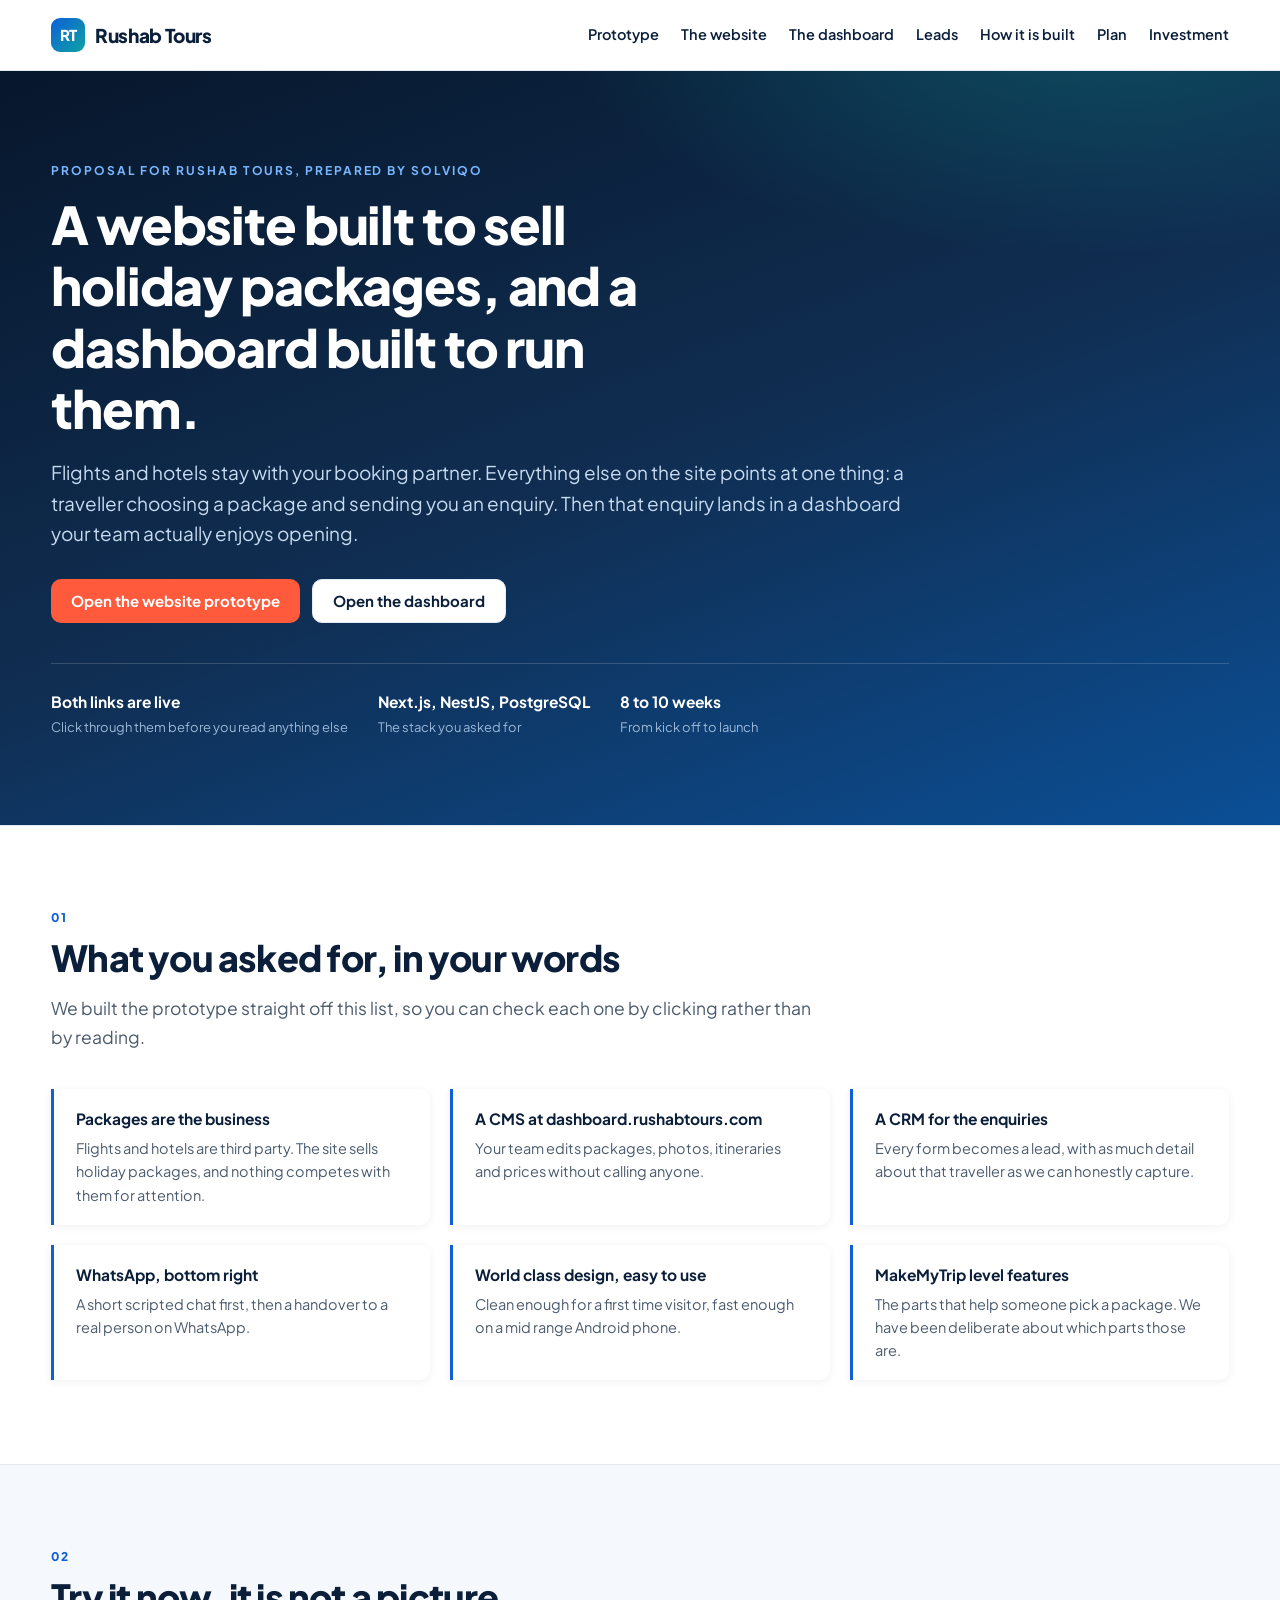
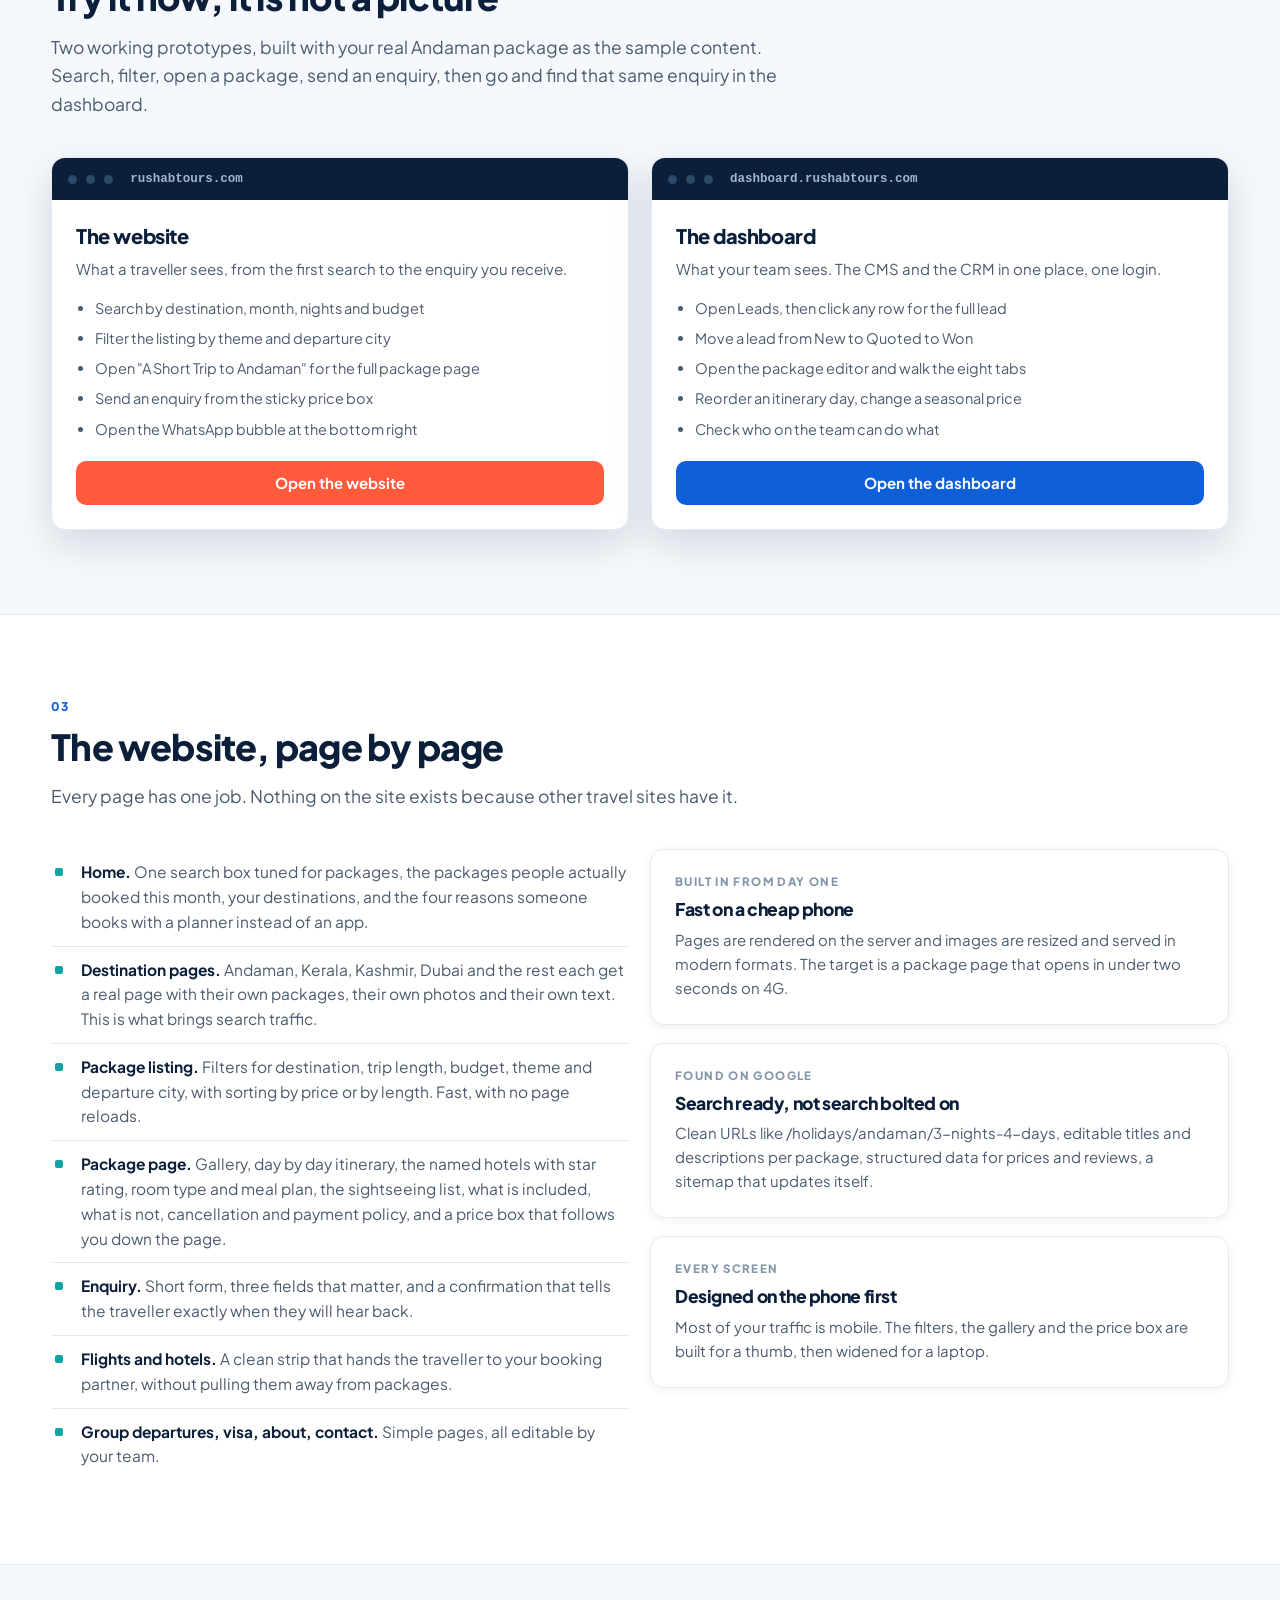
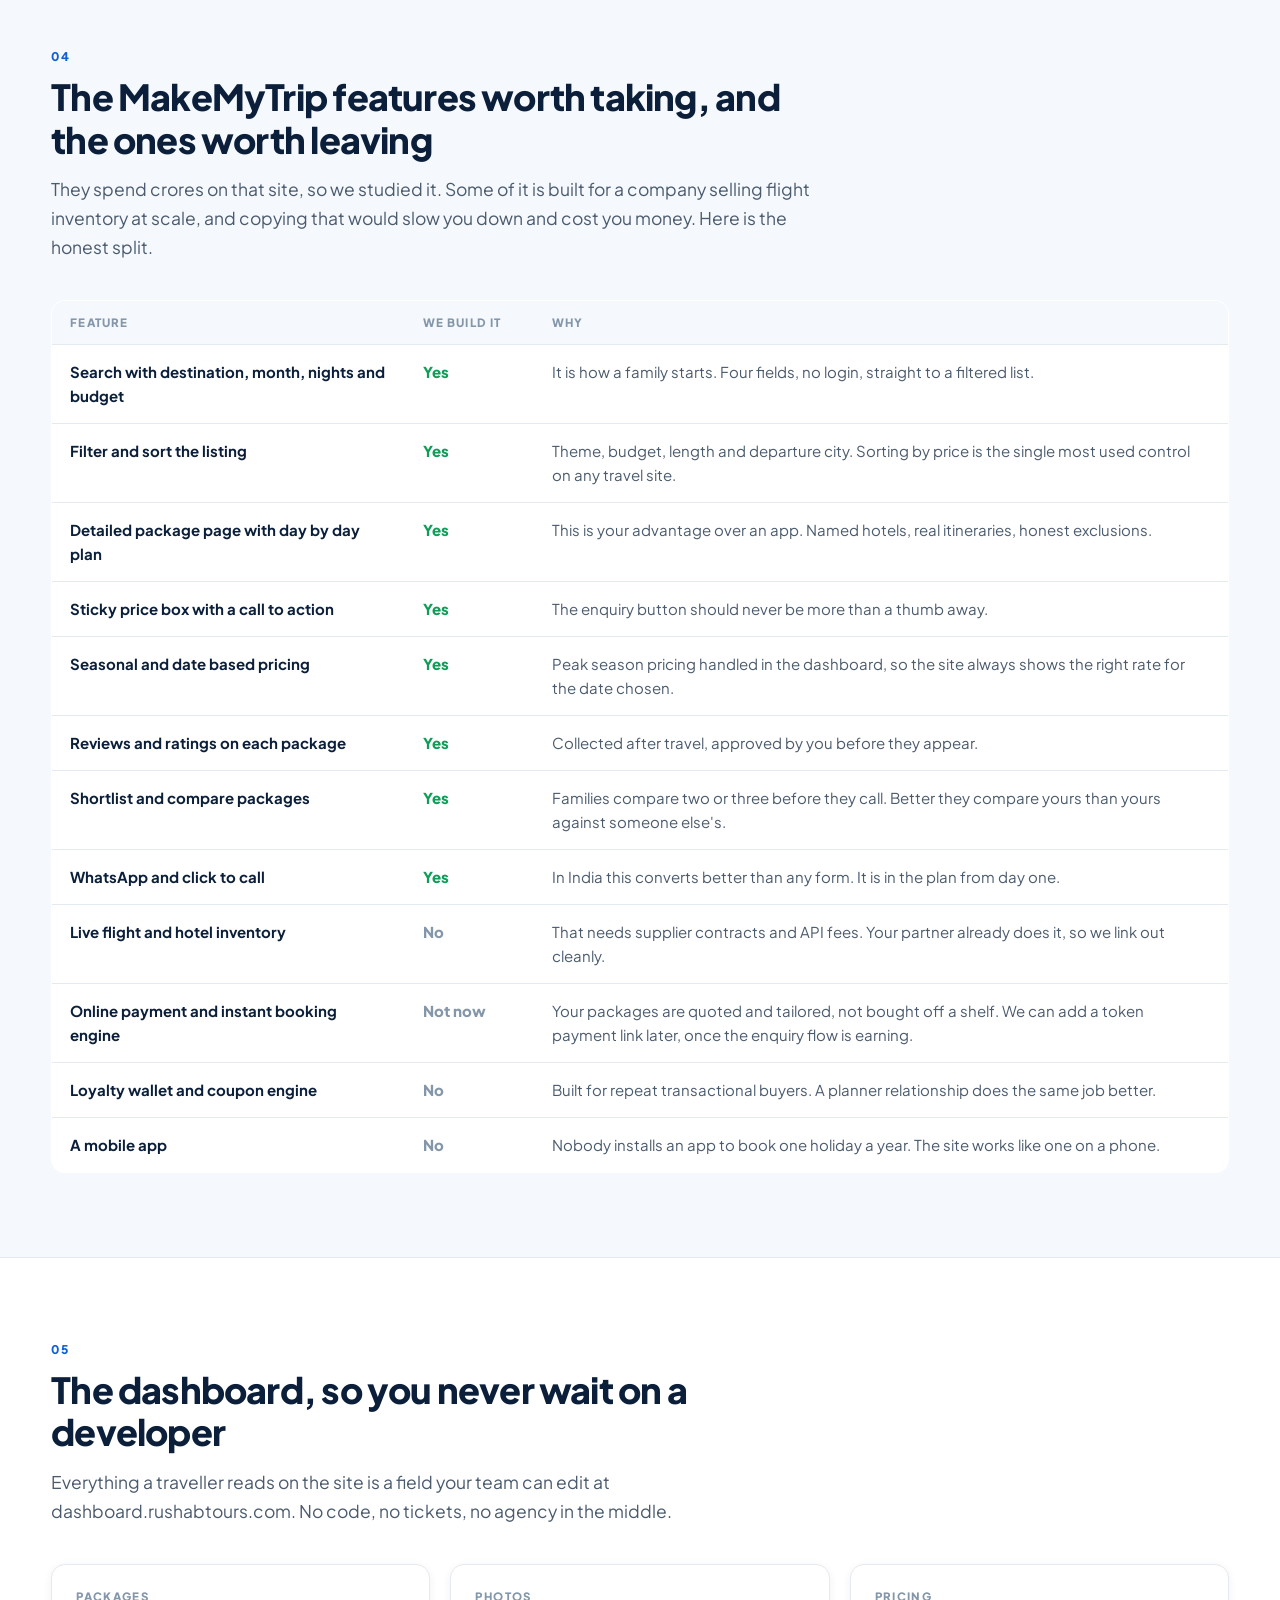
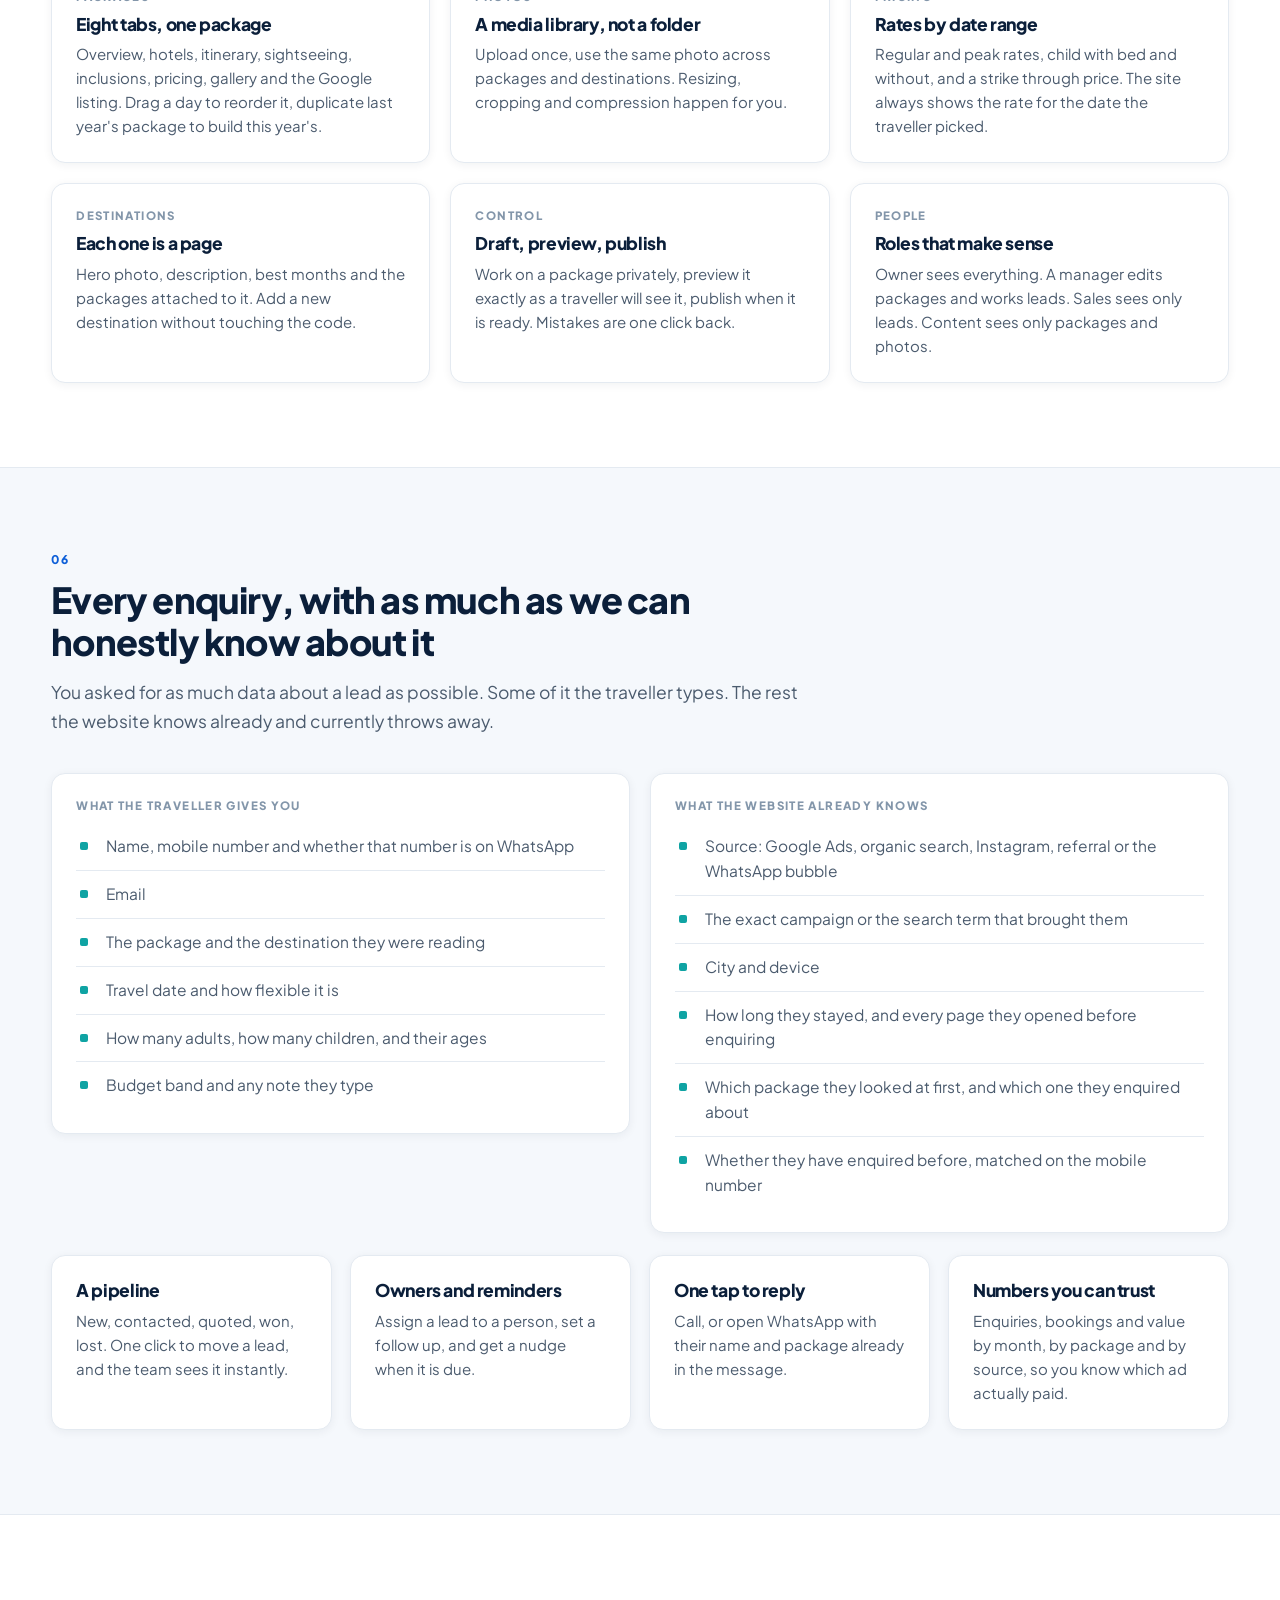
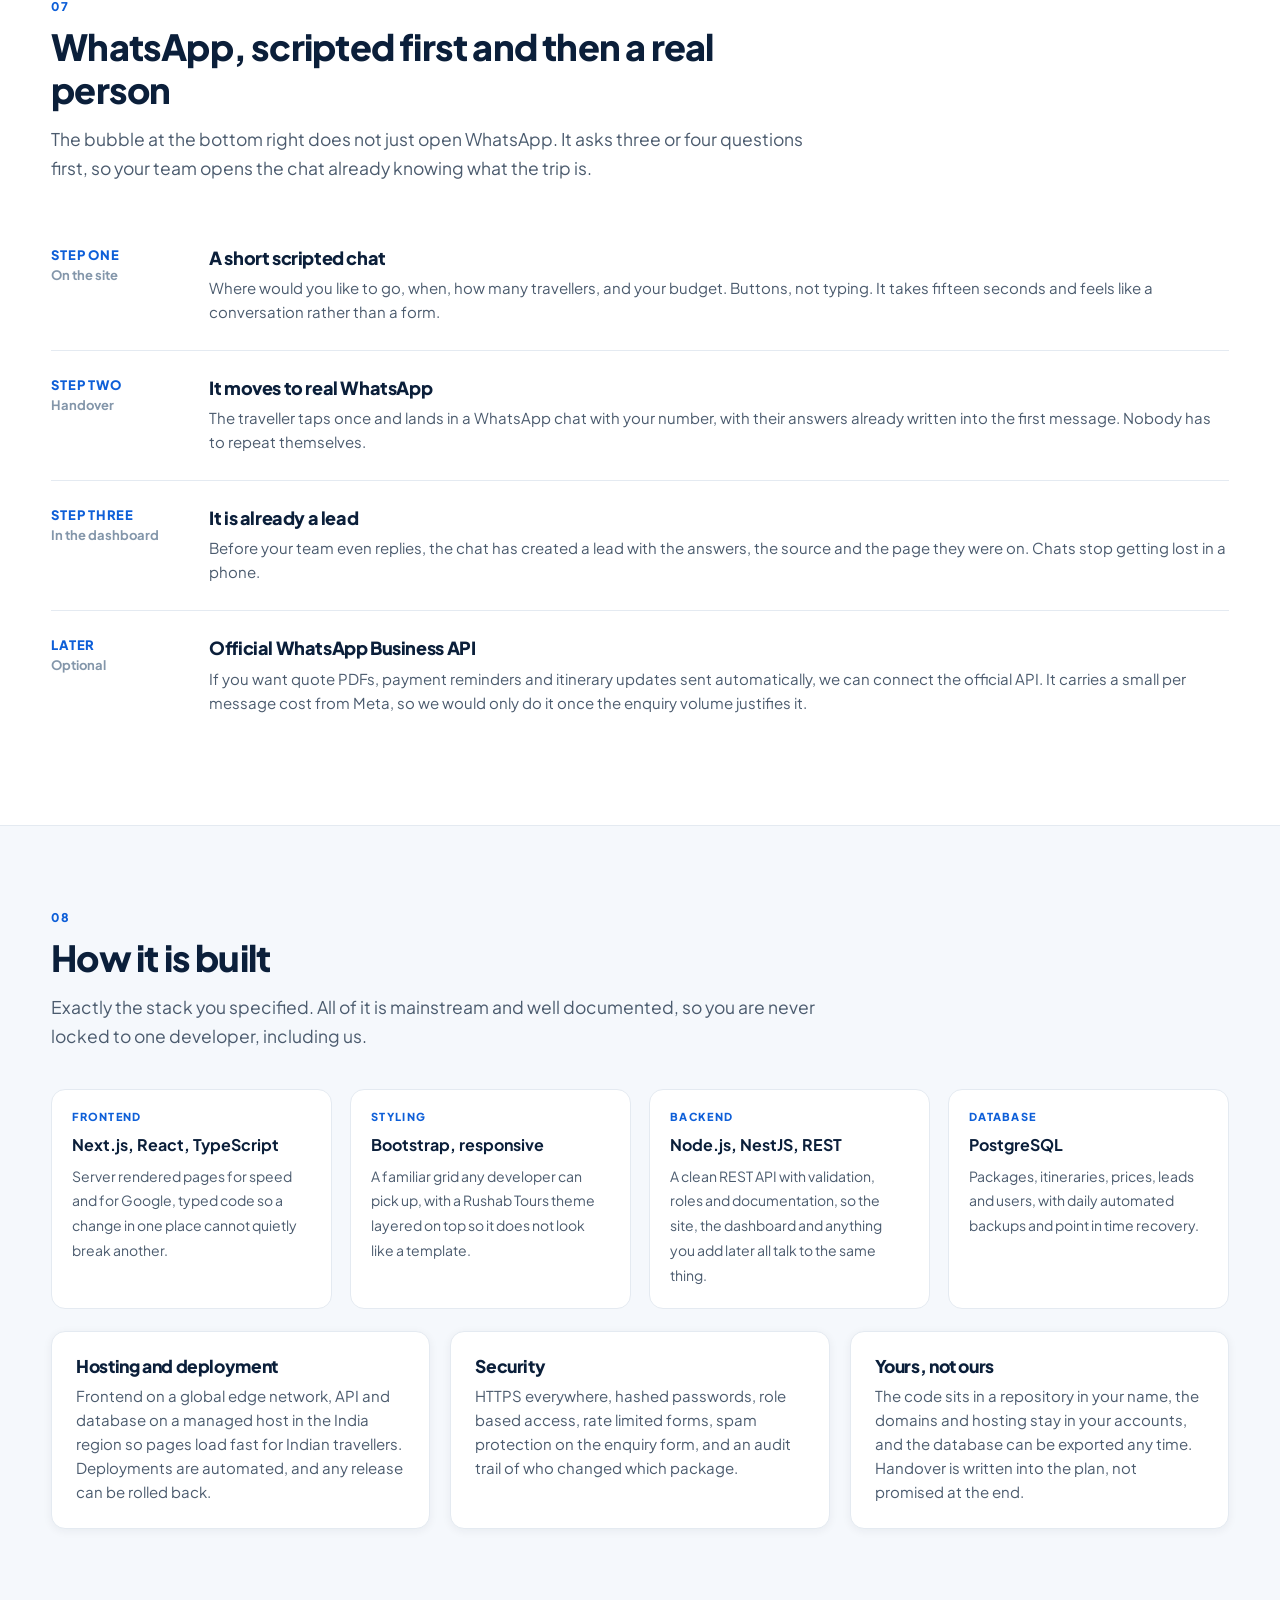
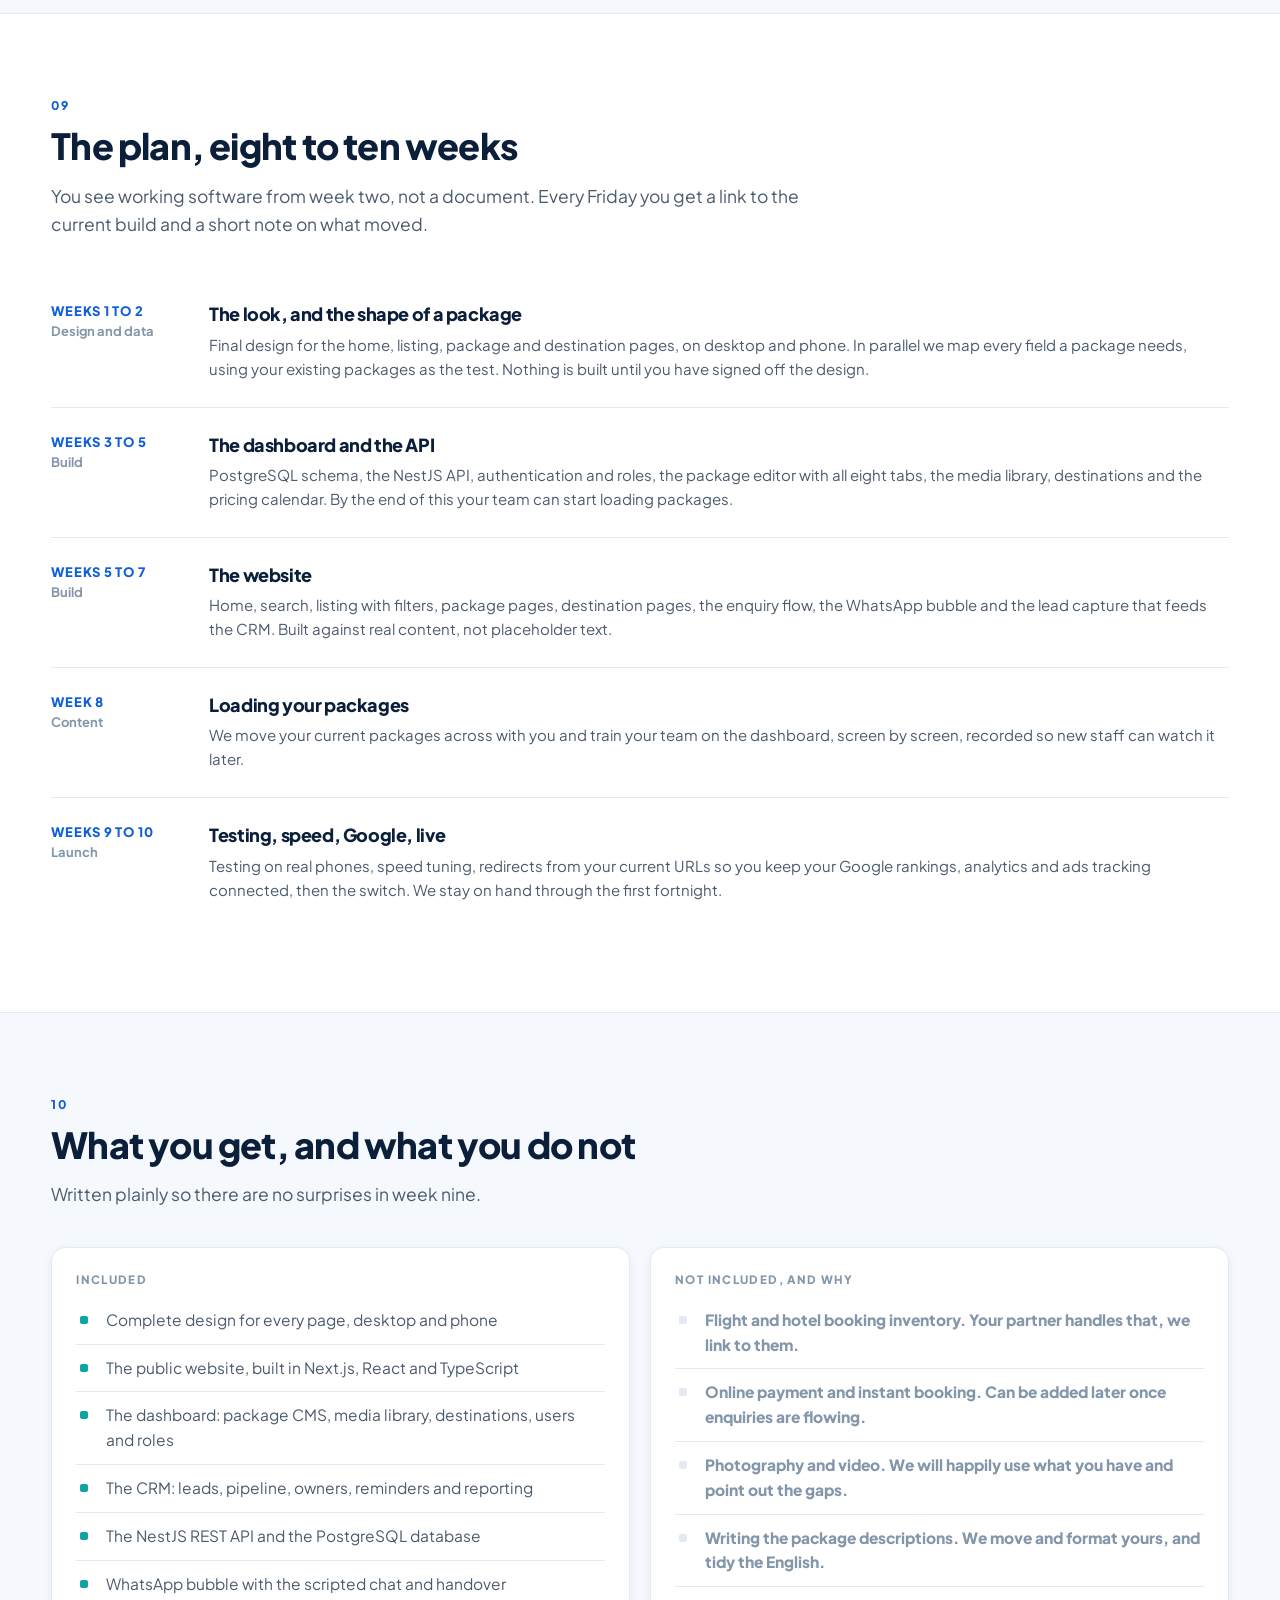
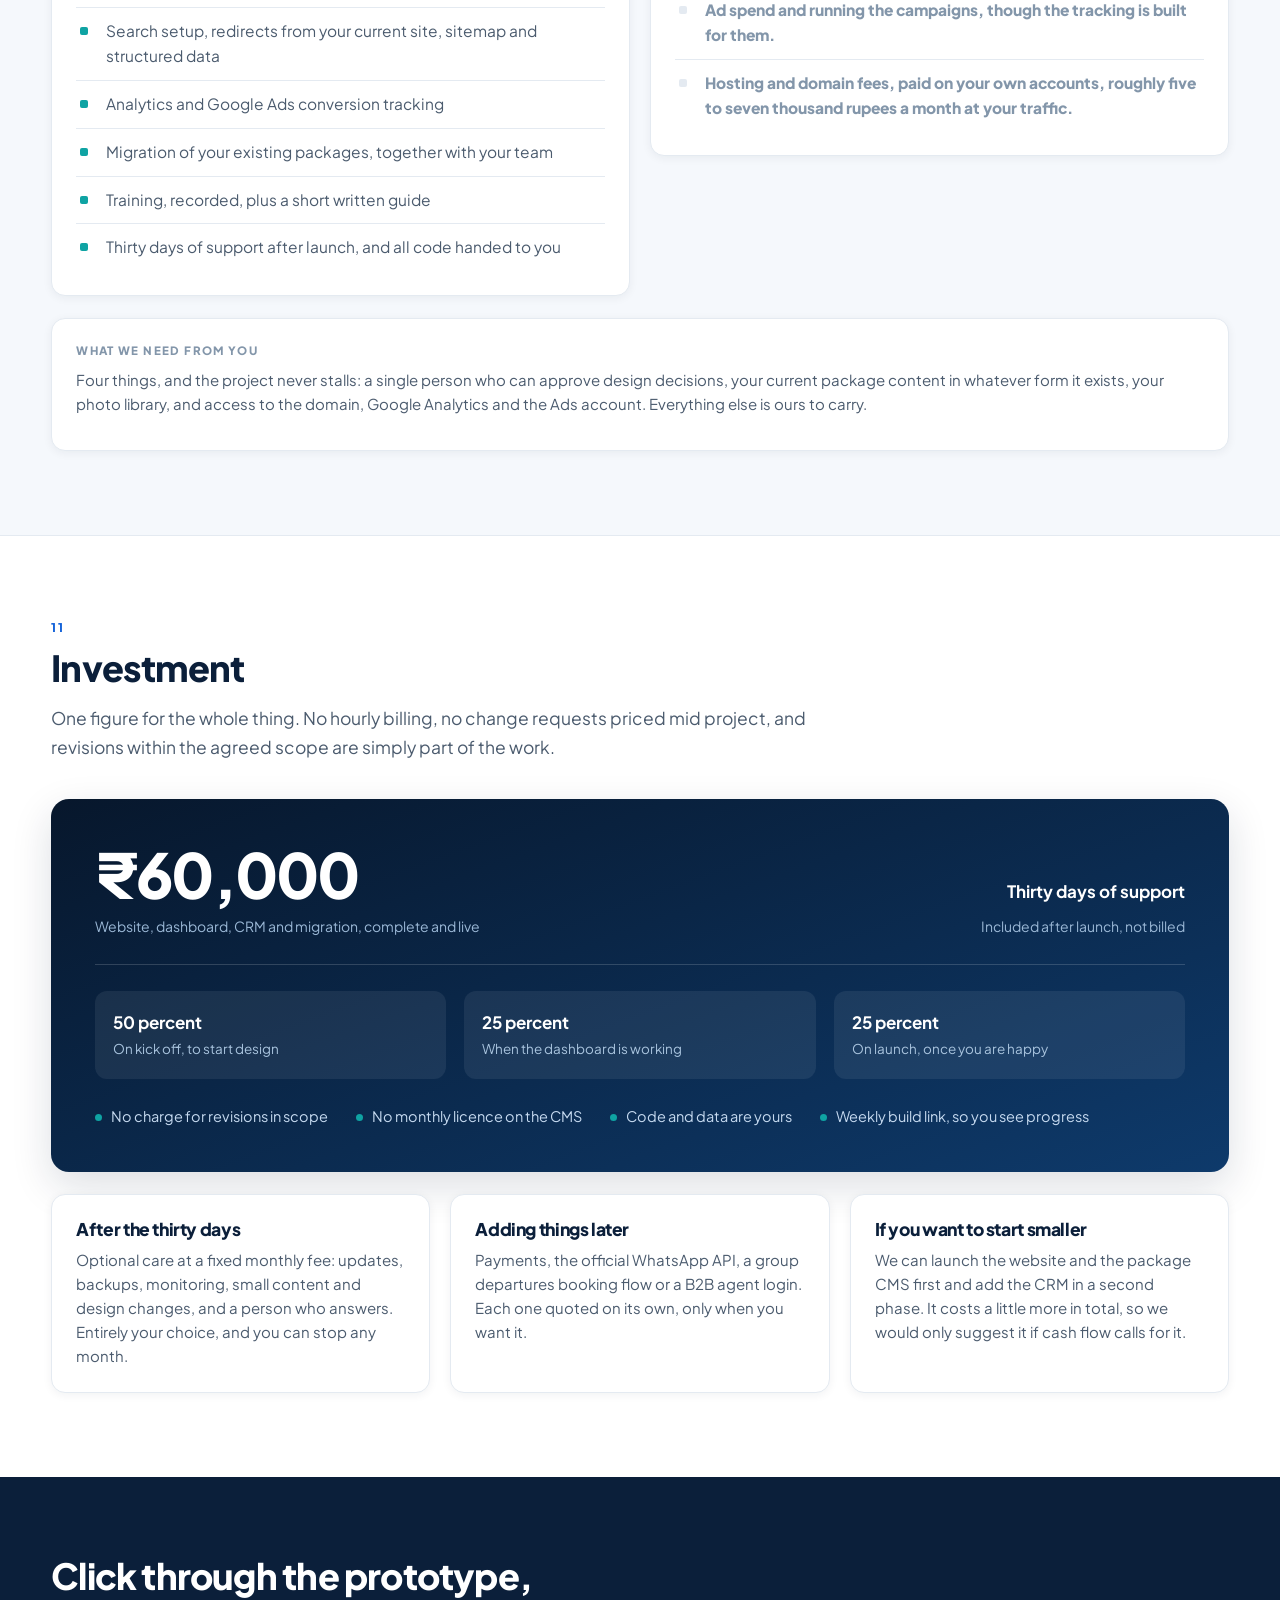
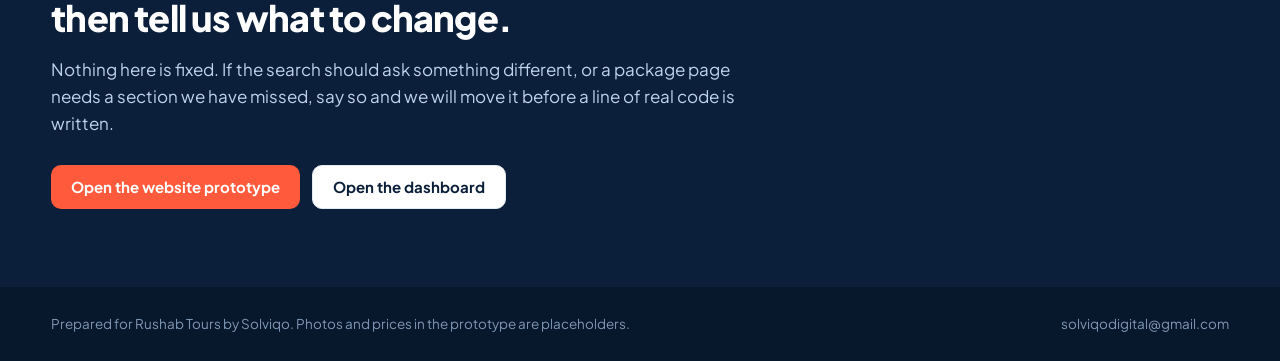
==== commit aa54a813: "Match the package structure to their live Andaman page, set the investment at 60k Day dates and nest" ====
--- a/index.html
+++ b/index.html
@@ -303,13 +303,13 @@
   <!-- NUMBER: change the figure below if the commercial lands differently -->
   <div class="p-price">
     <div class="p-top">
-      <div><div class="p-big">&#8377;4,50,000</div><small>Website, dashboard, CRM and migration, complete and live</small></div>
+      <div><div class="p-big">&#8377;60,000</div><small>Website, dashboard, CRM and migration, complete and live</small></div>
       <div style="text-align:right"><b style="color:#fff;font-size:17px">Thirty days of support</b><br><small>Included after launch, not billed</small></div>
     </div>
     <div class="p-pay">
-      <div><b>40 percent</b><span>On kick off, to start design</span></div>
-      <div><b>30 percent</b><span>When the dashboard is working</span></div>
-      <div><b>30 percent</b><span>On launch, once you are happy</span></div>
+      <div><b>50 percent</b><span>On kick off, to start design</span></div>
+      <div><b>25 percent</b><span>When the dashboard is working</span></div>
+      <div><b>25 percent</b><span>On launch, once you are happy</span></div>
     </div>
     <div class="p-inc">
       <span>No charge for revisions in scope</span>
--- a/assets/site.css
+++ b/assets/site.css
@@ -255,3 +255,19 @@
 .ftr .logo{color:#fff}
 .view{display:none}
 .view.on{display:block}
+
+/* day dates, nested itinerary lines, pax stepper */
+.day summary i{display:flex;flex-direction:column;align-items:center;gap:2px;line-height:1.2;min-width:62px}
+.day summary i em{font-style:normal;font-size:10.5px;font-weight:700;color:var(--mut);letter-spacing:.02em}
+.day ul.sub{margin:6px 0 2px;padding-left:18px;list-style:circle}
+.day ul.sub li{font-size:14px;color:var(--body);padding:2px 0}
+.pax{display:grid;grid-template-columns:1fr 1fr;gap:10px}
+.pax>div{border:1.4px solid var(--line);border-radius:9px;padding:8px 10px;display:flex;align-items:center;gap:6px}
+.pax span{font-size:12px;color:var(--mut);font-weight:600;flex:1}
+.pax button{width:24px;height:24px;border-radius:6px;border:1.3px solid var(--line);background:#fff;color:var(--brand);
+  font:800 14px var(--f);cursor:pointer;line-height:1;display:grid;place-items:center}
+.pax button:hover{border-color:var(--brand)}
+.pax b{min-width:16px;text-align:center;color:var(--ink);font-size:15px}
+.book .total span small{display:block;font-size:12px;color:var(--mut);font-weight:500;margin-top:2px}
+.book .total.grand{border-top:1px solid var(--line);margin-top:0}
+.book .total.grand b{color:var(--brand)}
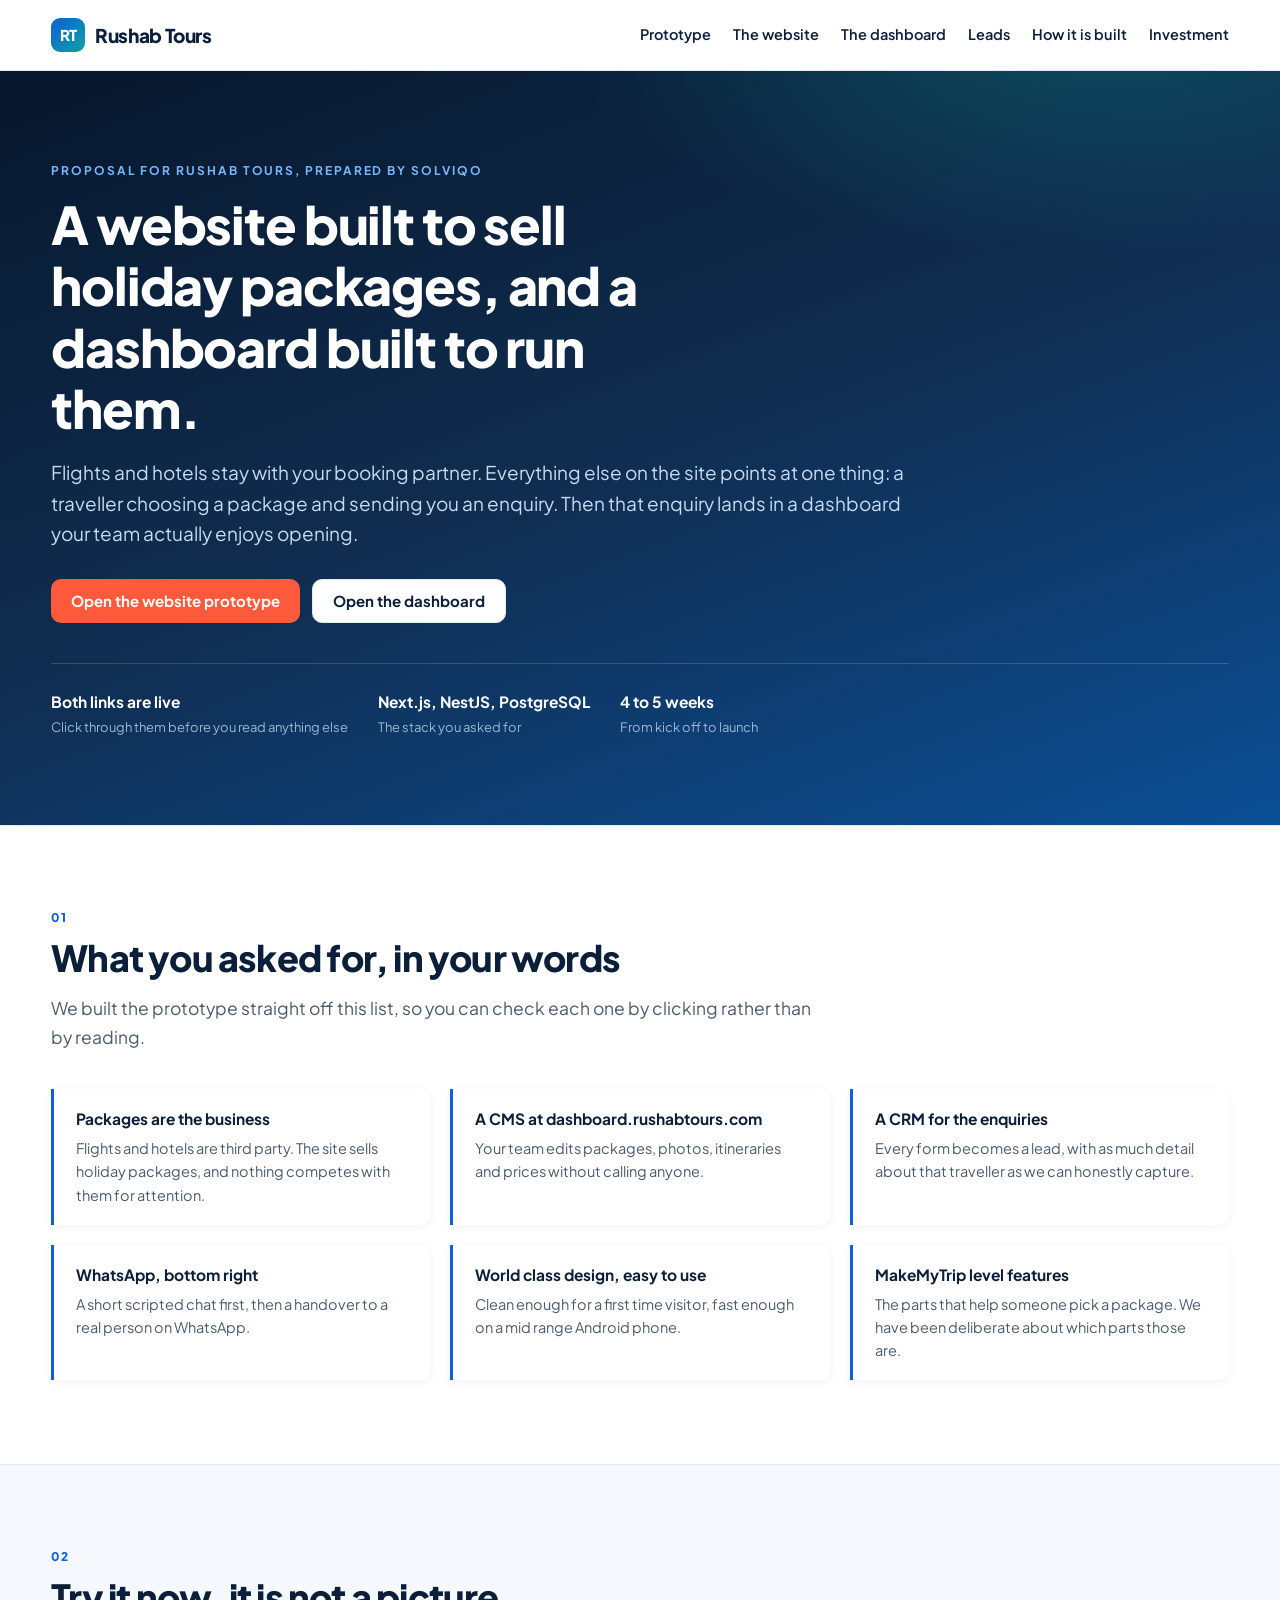
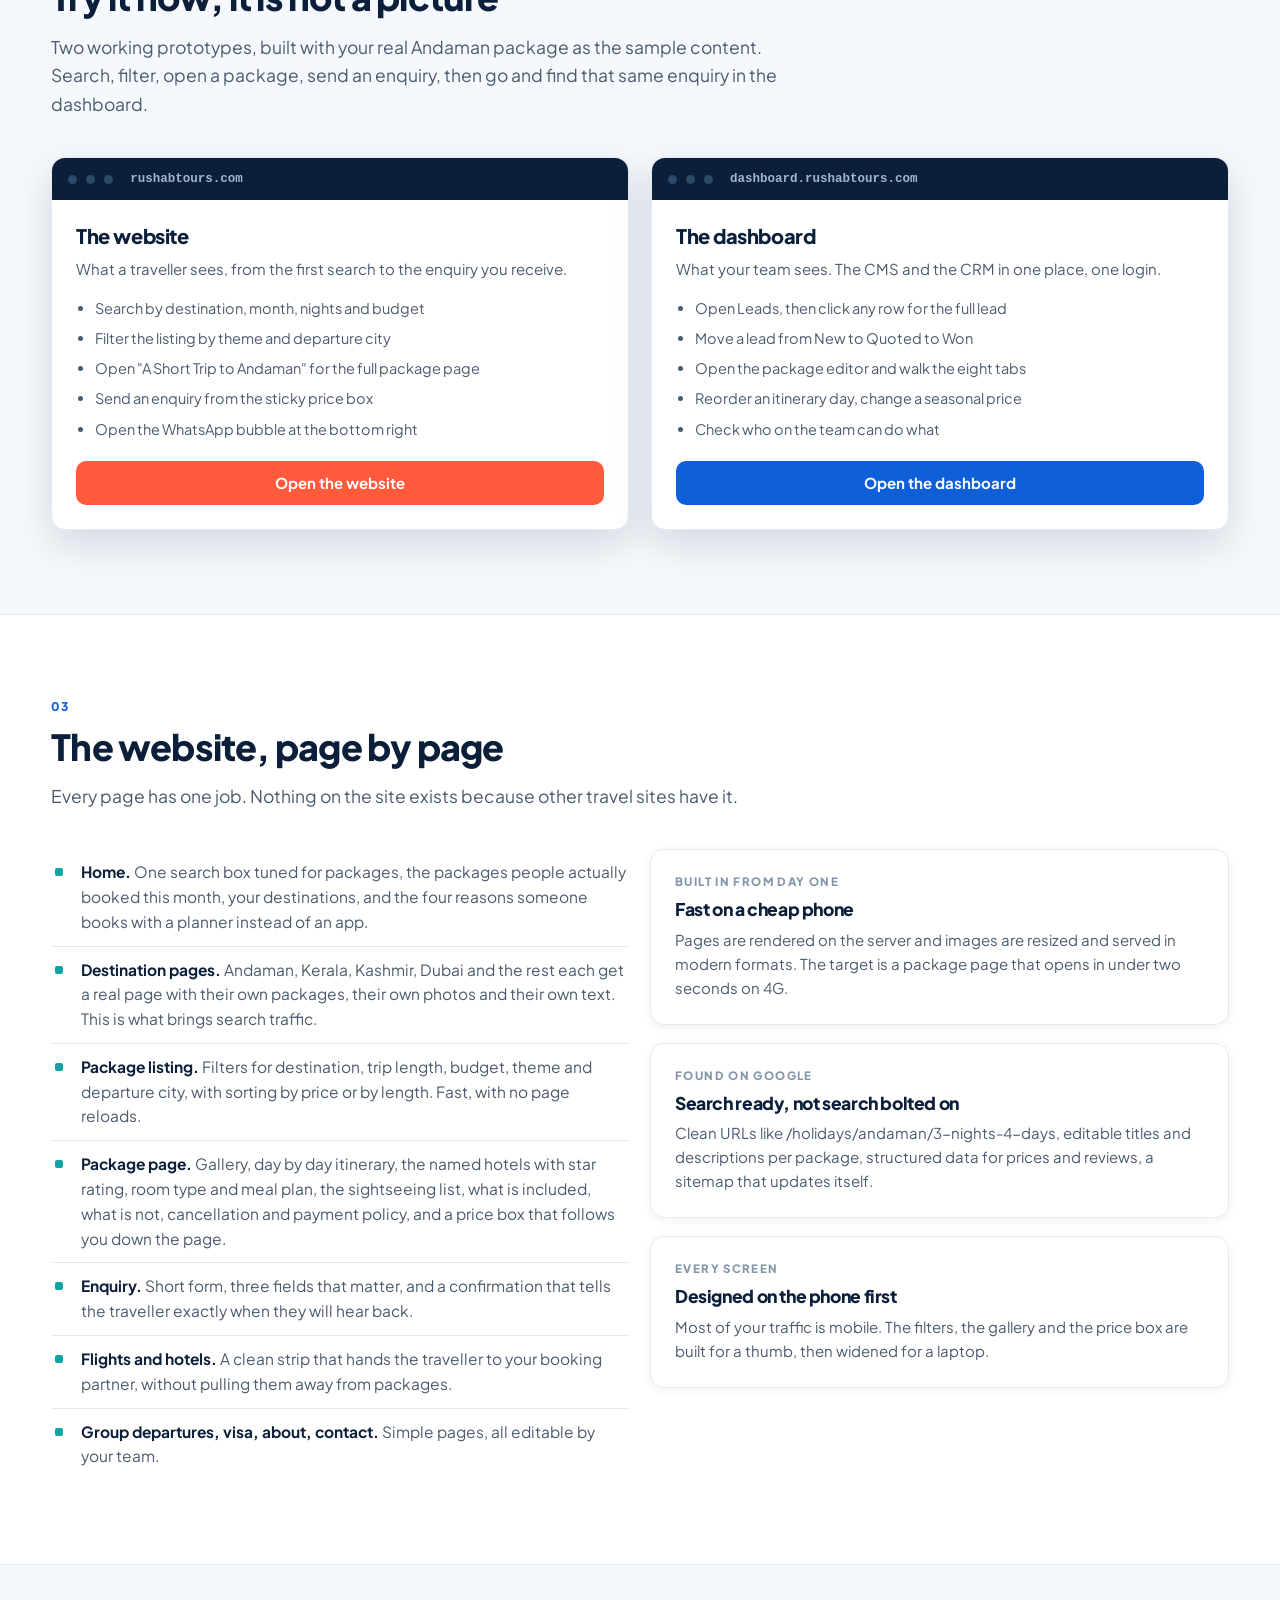
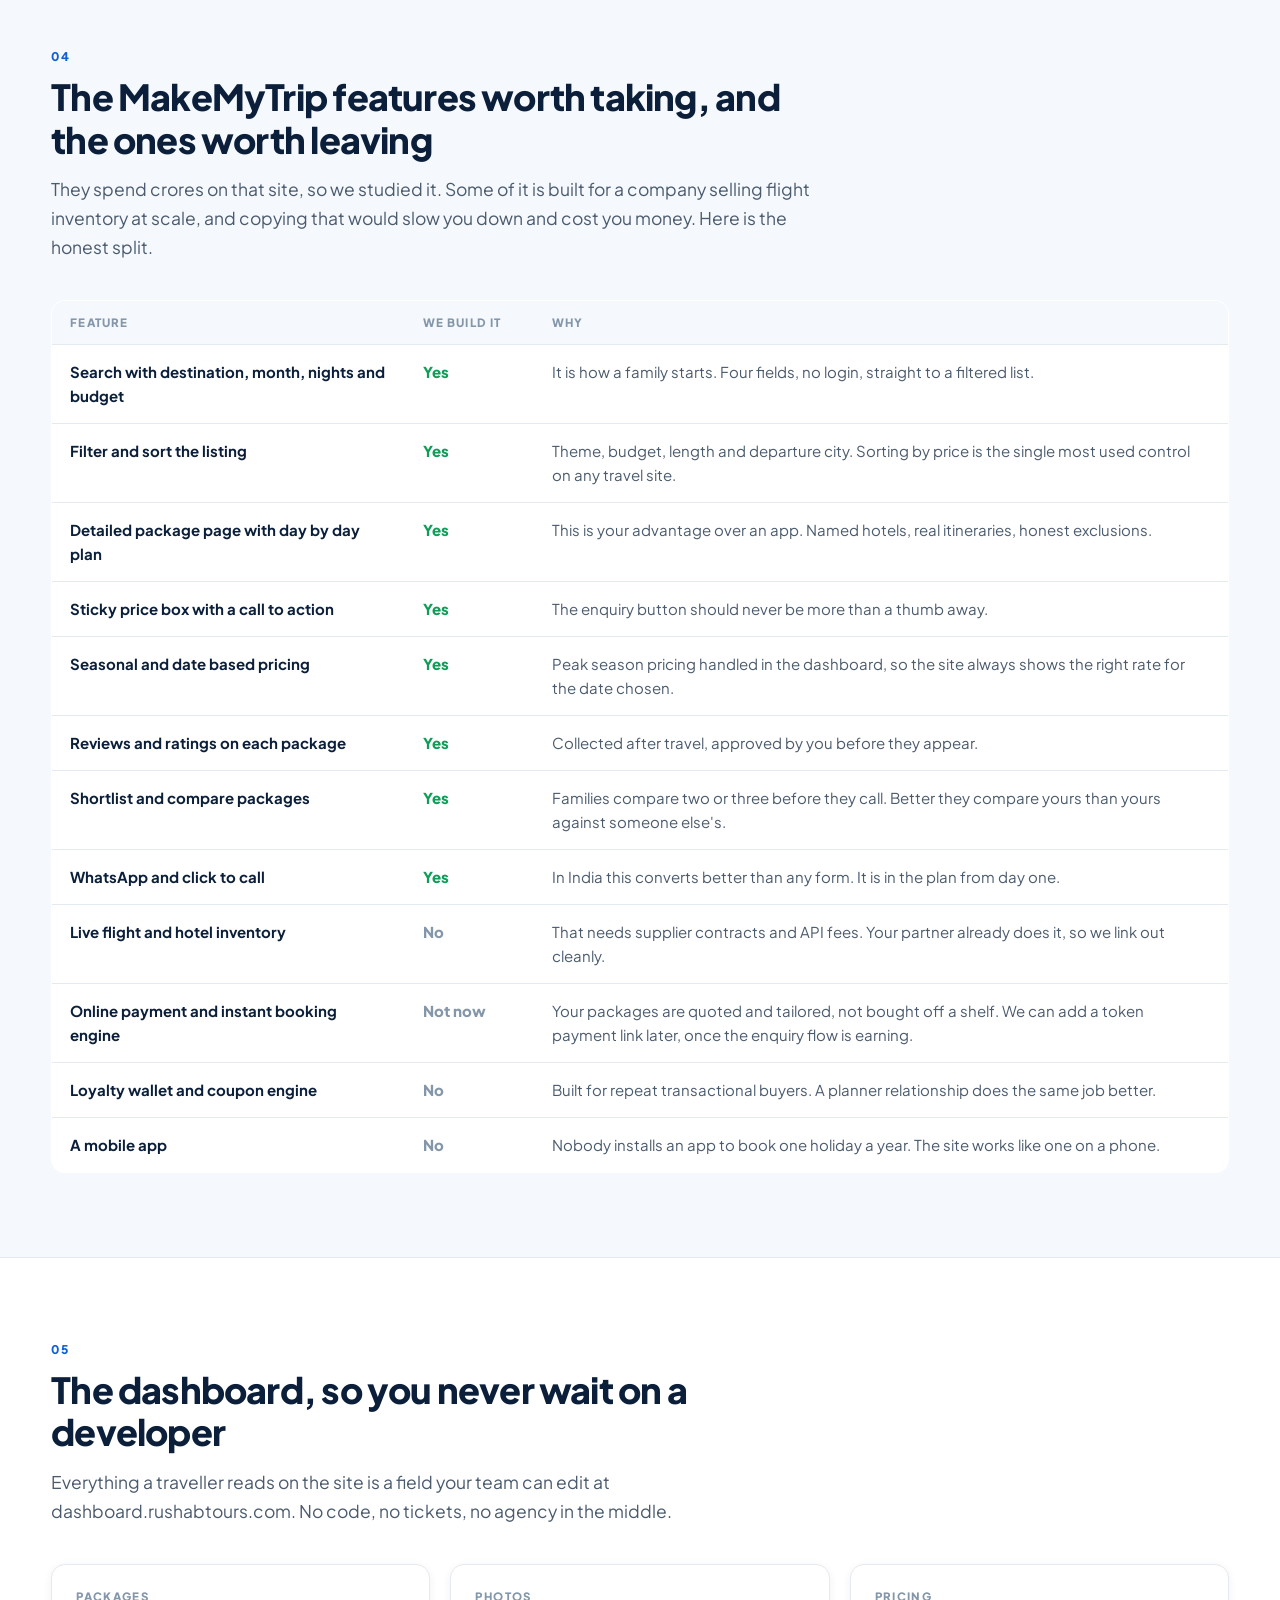
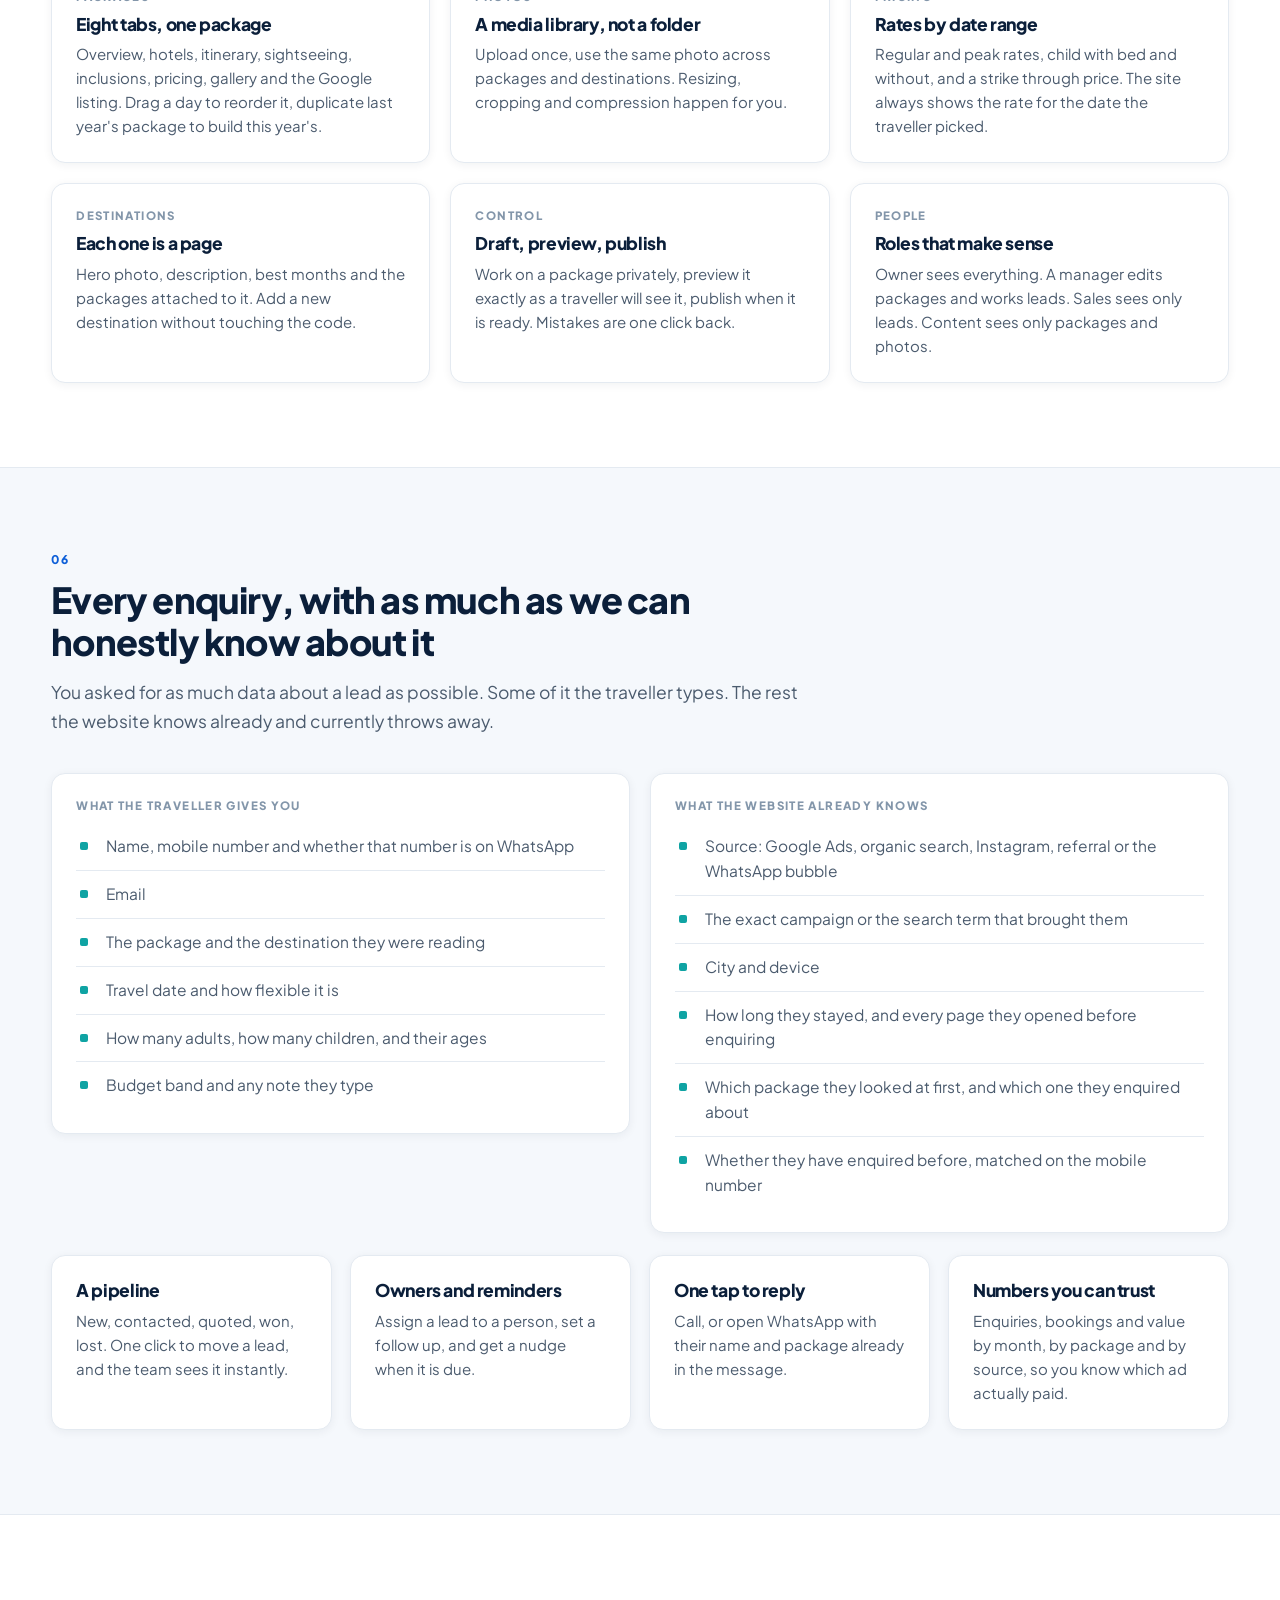
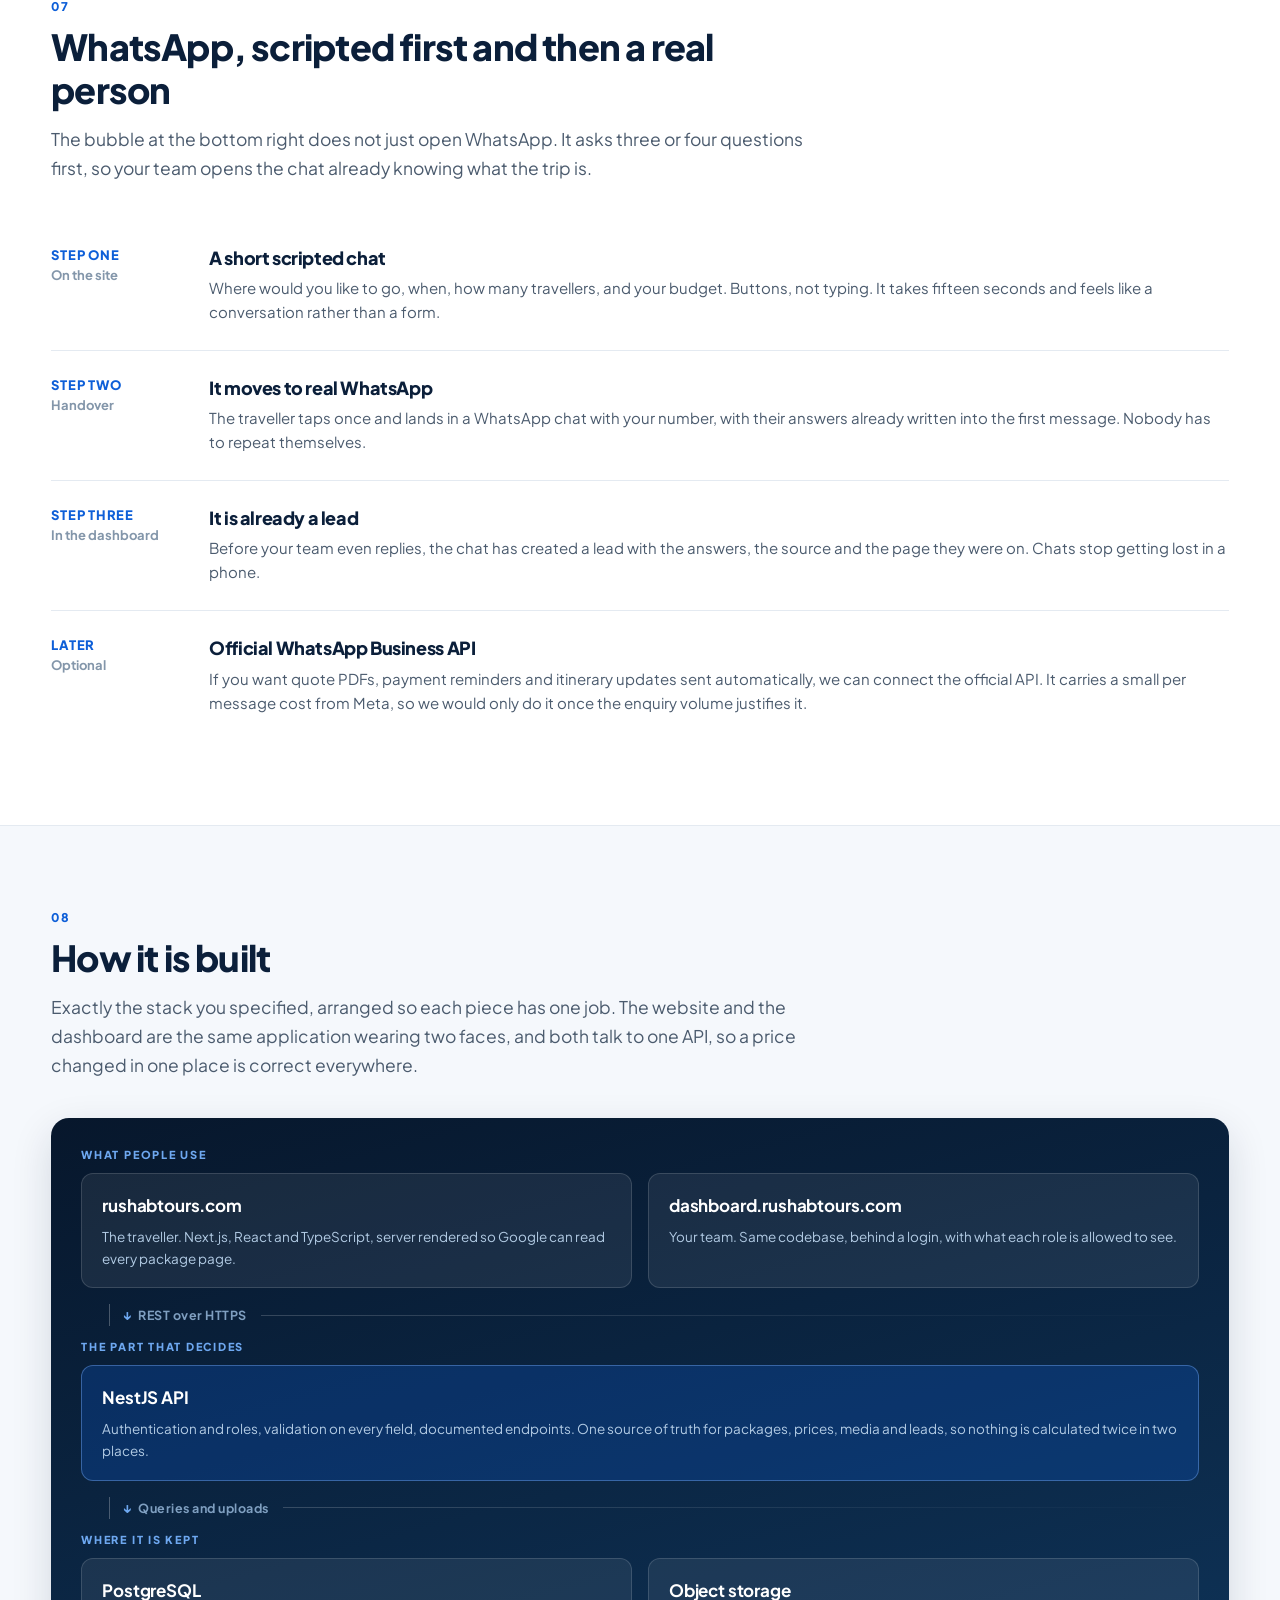
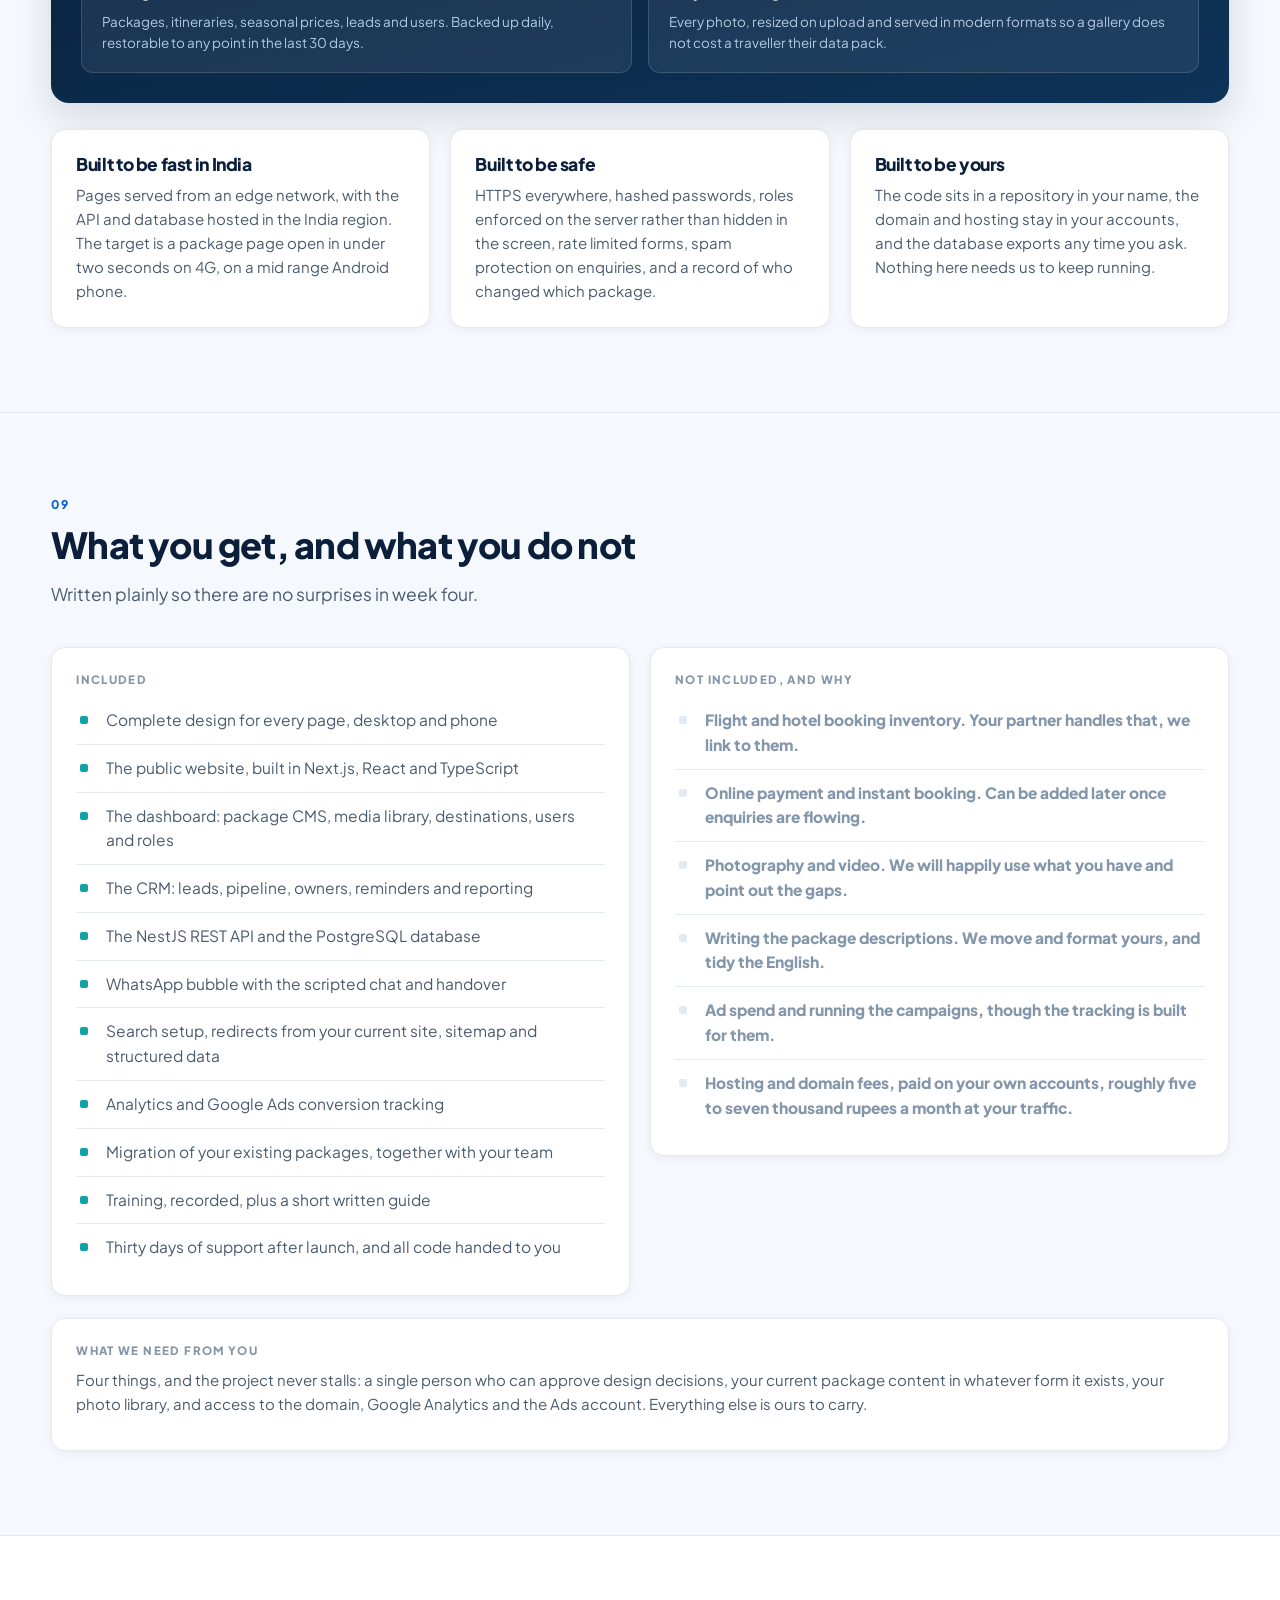
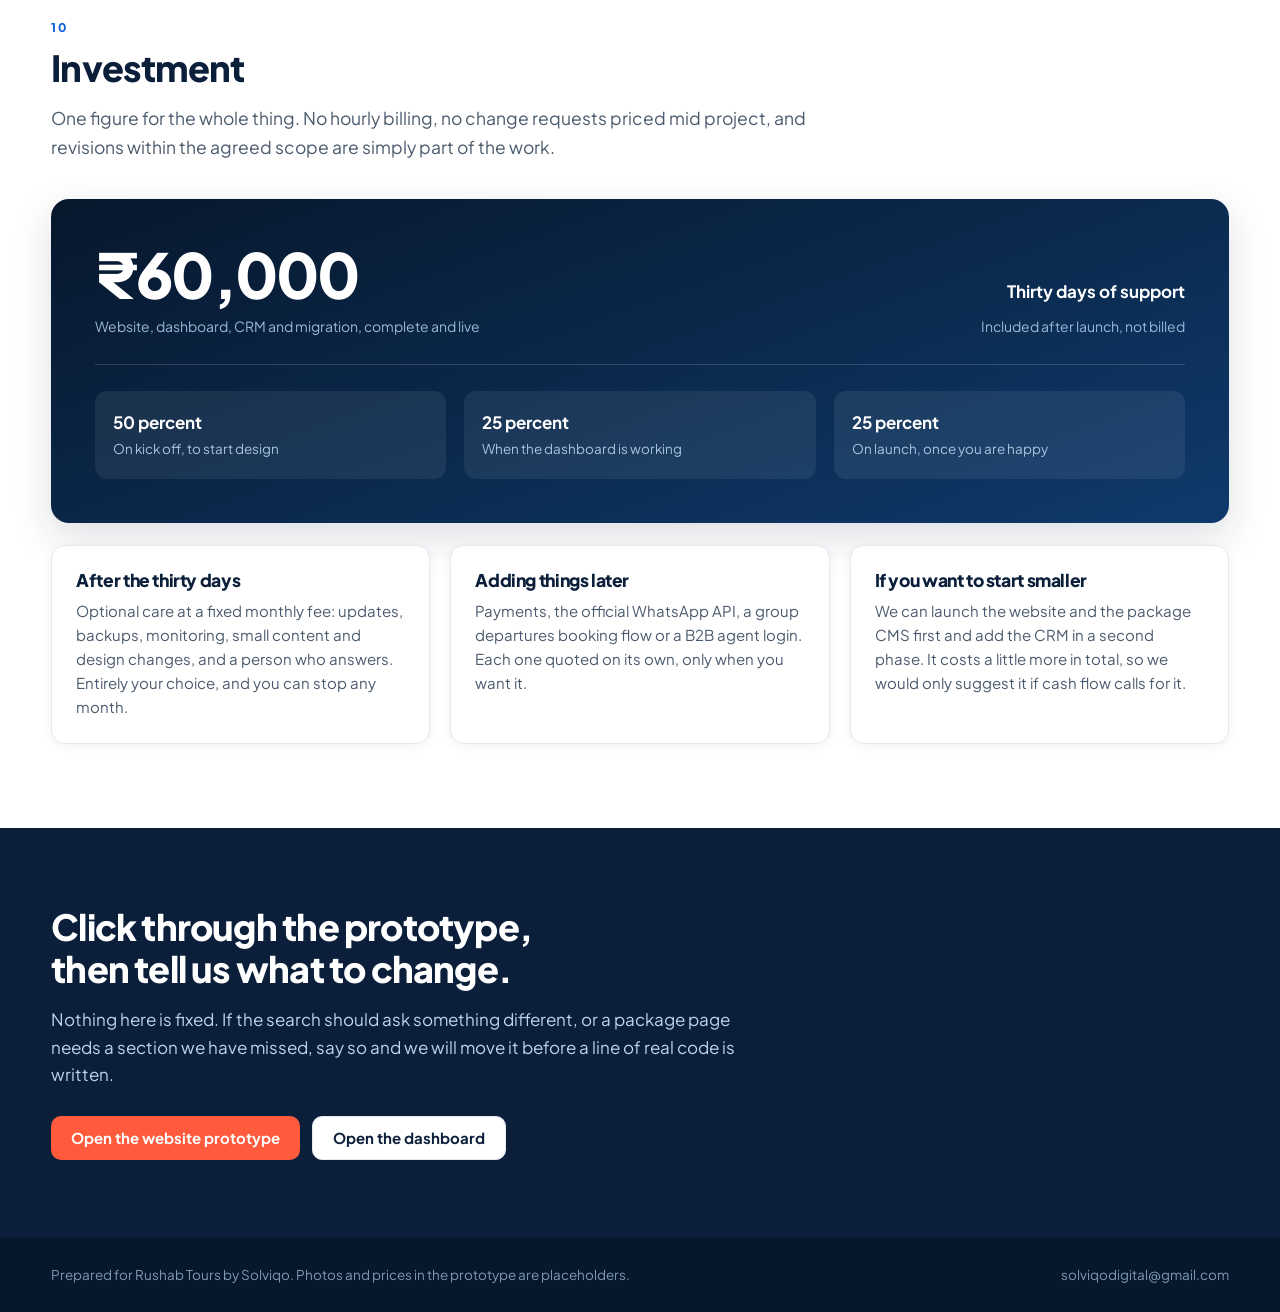
==== commit cec3a217: "Four to five weeks, a lead popup on package pages, a rebuilt architecture section Removes the plan s" ====
--- a/index.html
+++ b/index.html
@@ -9,7 +9,7 @@
 <link rel="preconnect" href="https://fonts.googleapis.com"><link rel="preconnect" href="https://fonts.gstatic.com" crossorigin>
 <link rel="stylesheet" href="https://fonts.googleapis.com/css2?family=Plus+Jakarta+Sans:wght@500;600;700;800&display=swap">
 <link rel="stylesheet" href="assets/site.css?v=2">
-<link rel="stylesheet" href="assets/prop.css?v=3">
+<link rel="stylesheet" href="assets/prop.css?v=5">
 </head>
 <body class="prop">
 
@@ -21,7 +21,6 @@
     <a href="#cms">The dashboard</a>
     <a href="#crm">Leads</a>
     <a href="#build">How it is built</a>
-    <a href="#plan">Plan</a>
     <a href="#price">Investment</a>
   </nav>
 </div></header>
@@ -38,7 +37,7 @@
   <div class="p-meta">
     <div><b>Both links are live</b><span>Click through them before you read anything else</span></div>
     <div><b>Next.js, NestJS, PostgreSQL</b><span>The stack you asked for</span></div>
-    <div><b>8 to 10 weeks</b><span>From kick off to launch</span></div>
+    <div><b>4 to 5 weeks</b><span>From kick off to launch</span></div>
   </div>
 </div></section>
 
@@ -224,47 +223,48 @@
 <!-- ============ STACK ============ -->
 <section class="p-s p-alt" id="build"><div class="wrap">
   <div class="p-h"><div class="p-num">08</div><h2>How it is built</h2>
-    <p>Exactly the stack you specified. All of it is mainstream and well documented, so you are never locked to one developer, including us.</p></div>
-  <div class="p-stack">
-    <div><small>Frontend</small><b>Next.js, React, TypeScript</b><span>Server rendered pages for speed and for Google, typed code so a change in one place cannot quietly break another.</span></div>
-    <div><small>Styling</small><b>Bootstrap, responsive</b><span>A familiar grid any developer can pick up, with a Rushab Tours theme layered on top so it does not look like a template.</span></div>
-    <div><small>Backend</small><b>Node.js, NestJS, REST</b><span>A clean REST API with validation, roles and documentation, so the site, the dashboard and anything you add later all talk to the same thing.</span></div>
-    <div><small>Database</small><b>PostgreSQL</b><span>Packages, itineraries, prices, leads and users, with daily automated backups and point in time recovery.</span></div>
-  </div>
-  <div class="p-g3" style="margin-top:22px">
-    <div class="p-card"><h3>Hosting and deployment</h3><p>Frontend on a global edge network, API and database on a managed host in the India region so pages load fast for Indian travellers. Deployments are automated, and any release can be rolled back.</p></div>
-    <div class="p-card"><h3>Security</h3><p>HTTPS everywhere, hashed passwords, role based access, rate limited forms, spam protection on the enquiry form, and an audit trail of who changed which package.</p></div>
-    <div class="p-card"><h3>Yours, not ours</h3><p>The code sits in a repository in your name, the domains and hosting stay in your accounts, and the database can be exported any time. Handover is written into the plan, not promised at the end.</p></div>
-  </div>
-</div></section>
-
-<!-- ============ PLAN ============ -->
-<section class="p-s" id="plan"><div class="wrap">
-  <div class="p-h"><div class="p-num">09</div><h2>The plan, eight to ten weeks</h2>
-    <p>You see working software from week two, not a document. Every Friday you get a link to the current build and a short note on what moved.</p></div>
-  <div class="p-steps">
-    <div class="p-step"><div class="p-w">Weeks 1 to 2<small>Design and data</small></div><div>
-      <h3>The look, and the shape of a package</h3>
-      <p>Final design for the home, listing, package and destination pages, on desktop and phone. In parallel we map every field a package needs, using your existing packages as the test. Nothing is built until you have signed off the design.</p></div></div>
-    <div class="p-step"><div class="p-w">Weeks 3 to 5<small>Build</small></div><div>
-      <h3>The dashboard and the API</h3>
-      <p>PostgreSQL schema, the NestJS API, authentication and roles, the package editor with all eight tabs, the media library, destinations and the pricing calendar. By the end of this your team can start loading packages.</p></div></div>
-    <div class="p-step"><div class="p-w">Weeks 5 to 7<small>Build</small></div><div>
-      <h3>The website</h3>
-      <p>Home, search, listing with filters, package pages, destination pages, the enquiry flow, the WhatsApp bubble and the lead capture that feeds the CRM. Built against real content, not placeholder text.</p></div></div>
-    <div class="p-step"><div class="p-w">Week 8<small>Content</small></div><div>
-      <h3>Loading your packages</h3>
-      <p>We move your current packages across with you and train your team on the dashboard, screen by screen, recorded so new staff can watch it later.</p></div></div>
-    <div class="p-step"><div class="p-w">Weeks 9 to 10<small>Launch</small></div><div>
-      <h3>Testing, speed, Google, live</h3>
-      <p>Testing on real phones, speed tuning, redirects from your current URLs so you keep your Google rankings, analytics and ads tracking connected, then the switch. We stay on hand through the first fortnight.</p></div></div>
+    <p>Exactly the stack you specified, arranged so each piece has one job. The website and the dashboard are the same application wearing two faces, and both talk to one API, so a price changed in one place is correct everywhere.</p></div>
+
+  <div class="p-arch">
+    <div class="p-layer">
+      <span class="p-tag">What people use</span>
+      <div class="p-boxes">
+        <div><b>rushabtours.com</b><small>The traveller. Next.js, React and TypeScript, server rendered so Google can read every package page.</small></div>
+        <div><b>dashboard.rushabtours.com</b><small>Your team. Same codebase, behind a login, with what each role is allowed to see.</small></div>
+      </div>
+    </div>
+
+    <div class="p-wire"><span>REST over HTTPS</span></div>
+
+    <div class="p-layer">
+      <span class="p-tag">The part that decides</span>
+      <div class="p-boxes p-one">
+        <div><b>NestJS API</b><small>Authentication and roles, validation on every field, documented endpoints. One source of truth for packages, prices, media and leads, so nothing is calculated twice in two places.</small></div>
+      </div>
+    </div>
+
+    <div class="p-wire"><span>Queries and uploads</span></div>
+
+    <div class="p-layer">
+      <span class="p-tag">Where it is kept</span>
+      <div class="p-boxes">
+        <div><b>PostgreSQL</b><small>Packages, itineraries, seasonal prices, leads and users. Backed up daily, restorable to any point in the last 30 days.</small></div>
+        <div><b>Object storage</b><small>Every photo, resized on upload and served in modern formats so a gallery does not cost a traveller their data pack.</small></div>
+      </div>
+    </div>
+  </div>
+
+  <div class="p-g3" style="margin-top:26px">
+    <div class="p-card"><h3>Built to be fast in India</h3><p>Pages served from an edge network, with the API and database hosted in the India region. The target is a package page open in under two seconds on 4G, on a mid range Android phone.</p></div>
+    <div class="p-card"><h3>Built to be safe</h3><p>HTTPS everywhere, hashed passwords, roles enforced on the server rather than hidden in the screen, rate limited forms, spam protection on enquiries, and a record of who changed which package.</p></div>
+    <div class="p-card"><h3>Built to be yours</h3><p>The code sits in a repository in your name, the domain and hosting stay in your accounts, and the database exports any time you ask. Nothing here needs us to keep running.</p></div>
   </div>
 </div></section>
 
 <!-- ============ SCOPE ============ -->
 <section class="p-s p-alt" id="scope"><div class="wrap">
-  <div class="p-h"><div class="p-num">10</div><h2>What you get, and what you do not</h2>
-    <p>Written plainly so there are no surprises in week nine.</p></div>
+  <div class="p-h"><div class="p-num">09</div><h2>What you get, and what you do not</h2>
+    <p>Written plainly so there are no surprises in week four.</p></div>
   <div class="p-g2" style="align-items:start">
     <div class="p-card"><span class="p-k">Included</span>
       <ul class="p-lst" style="margin-top:4px">
@@ -298,7 +298,7 @@
 
 <!-- ============ PRICE ============ -->
 <section class="p-s" id="price"><div class="wrap">
-  <div class="p-h"><div class="p-num">11</div><h2>Investment</h2>
+  <div class="p-h"><div class="p-num">10</div><h2>Investment</h2>
     <p>One figure for the whole thing. No hourly billing, no change requests priced mid project, and revisions within the agreed scope are simply part of the work.</p></div>
   <!-- NUMBER: change the figure below if the commercial lands differently -->
   <div class="p-price">
@@ -310,12 +310,6 @@
       <div><b>50 percent</b><span>On kick off, to start design</span></div>
       <div><b>25 percent</b><span>When the dashboard is working</span></div>
       <div><b>25 percent</b><span>On launch, once you are happy</span></div>
-    </div>
-    <div class="p-inc">
-      <span>No charge for revisions in scope</span>
-      <span>No monthly licence on the CMS</span>
-      <span>Code and data are yours</span>
-      <span>Weekly build link, so you see progress</span>
     </div>
   </div>
   <div class="p-g3" style="margin-top:22px">
--- a/assets/site.css
+++ b/assets/site.css
@@ -271,3 +271,15 @@
 .book .total span small{display:block;font-size:12px;color:var(--mut);font-weight:500;margin-top:2px}
 .book .total.grand{border-top:1px solid var(--line);margin-top:0}
 .book .total.grand b{color:var(--brand)}
+
+/* lead popup on a package page */
+.pop-top{background:linear-gradient(135deg,#0B1F3A,#0e4f96);color:#fff;border-radius:var(--r-s);padding:18px 20px;margin-bottom:18px}
+.pop-top span{display:inline-block;background:rgba(255,90,60,.9);color:#fff;font:800 10.5px var(--f);letter-spacing:.1em;
+  text-transform:uppercase;padding:4px 9px;border-radius:99px;margin-bottom:10px}
+.pop-top b{display:block;color:#fff;font-size:19px;font-weight:800;line-height:1.3;letter-spacing:-.015em}
+.pop-top small{display:block;color:#bcd6f0;font-size:13px;margin-top:7px}
+.pop-chk{display:flex;align-items:center;gap:9px;font-size:14px;color:var(--body);margin:2px 0 14px;cursor:pointer}
+.pop-chk input{width:17px;height:17px;accent-color:var(--brand);margin:0}
+.pop-no{display:block;width:100%;border:0;background:none;color:var(--mut);font:600 13.5px var(--f);
+  cursor:pointer;padding:12px 0 2px}
+.pop-no:hover{color:var(--ink)}
--- a/assets/prop.css
+++ b/assets/prop.css
@@ -77,13 +77,23 @@
 .p-step p{margin:0;font-size:15px}
 @media(max-width:700px){.p-step{grid-template-columns:1fr;gap:10px}}
 
-.p-stack{display:grid;grid-template-columns:repeat(4,1fr);gap:18px}
-@media(max-width:980px){.p-stack{grid-template-columns:1fr 1fr}}
-.p-stack div{background:#fff;border:1px solid var(--line);border-radius:var(--r);padding:20px}
-.p-stack b{display:block;color:var(--ink);font-size:16px;margin-bottom:6px}
-.p-stack span{font-size:14px;color:var(--body)}
-.p-stack small{display:block;font:800 11px var(--f);letter-spacing:.12em;text-transform:uppercase;color:var(--brand);margin-bottom:9px}
-
+.p-arch{background:linear-gradient(165deg,#07172c,#0e3358);border-radius:18px;padding:30px;box-shadow:var(--sh2)}
+@media(max-width:700px){.p-arch{padding:20px}}
+.p-layer{position:relative}
+.p-tag{display:block;font:800 11px var(--f);letter-spacing:.16em;text-transform:uppercase;color:#6ea8f0;margin-bottom:12px}
+.p-boxes{display:grid;grid-template-columns:1fr 1fr;gap:16px}
+.p-boxes.p-one{grid-template-columns:1fr}
+@media(max-width:700px){.p-boxes{grid-template-columns:1fr}}
+.p-boxes>div{background:rgba(255,255,255,.07);border:1px solid rgba(255,255,255,.14);border-radius:12px;padding:18px 20px}
+.p-boxes.p-one>div{background:rgba(14,95,216,.26);border-color:rgba(123,178,255,.4)}
+.p-boxes b{display:block;color:#fff;font-size:17px;letter-spacing:-.01em}
+.p-boxes small{display:block;color:#b2cbe4;font-size:13.5px;line-height:1.6;margin-top:7px}
+.p-wire{display:flex;align-items:center;gap:14px;padding:16px 0 14px;color:#7f9fc0;font-size:12.5px;font-weight:700;
+  letter-spacing:.04em}
+.p-wire::before{content:"";width:1px;height:22px;background:rgba(255,255,255,.26);margin-left:28px}
+.p-wire span{position:relative;padding-left:14px}
+.p-wire span::before{content:"\2193";position:absolute;left:-2px;color:#6ea8f0;font-weight:800}
+.p-wire::after{content:"";flex:1;height:1px;background:linear-gradient(90deg,rgba(255,255,255,.18),transparent)}
 .p-price{background:linear-gradient(160deg,#07172c,#0e3a6b);color:#fff;border-radius:18px;padding:44px;box-shadow:var(--sh2)}
 .p-price .p-top{display:flex;align-items:flex-end;justify-content:space-between;gap:24px;flex-wrap:wrap;
   padding-bottom:26px;border-bottom:1px solid rgba(255,255,255,.16)}
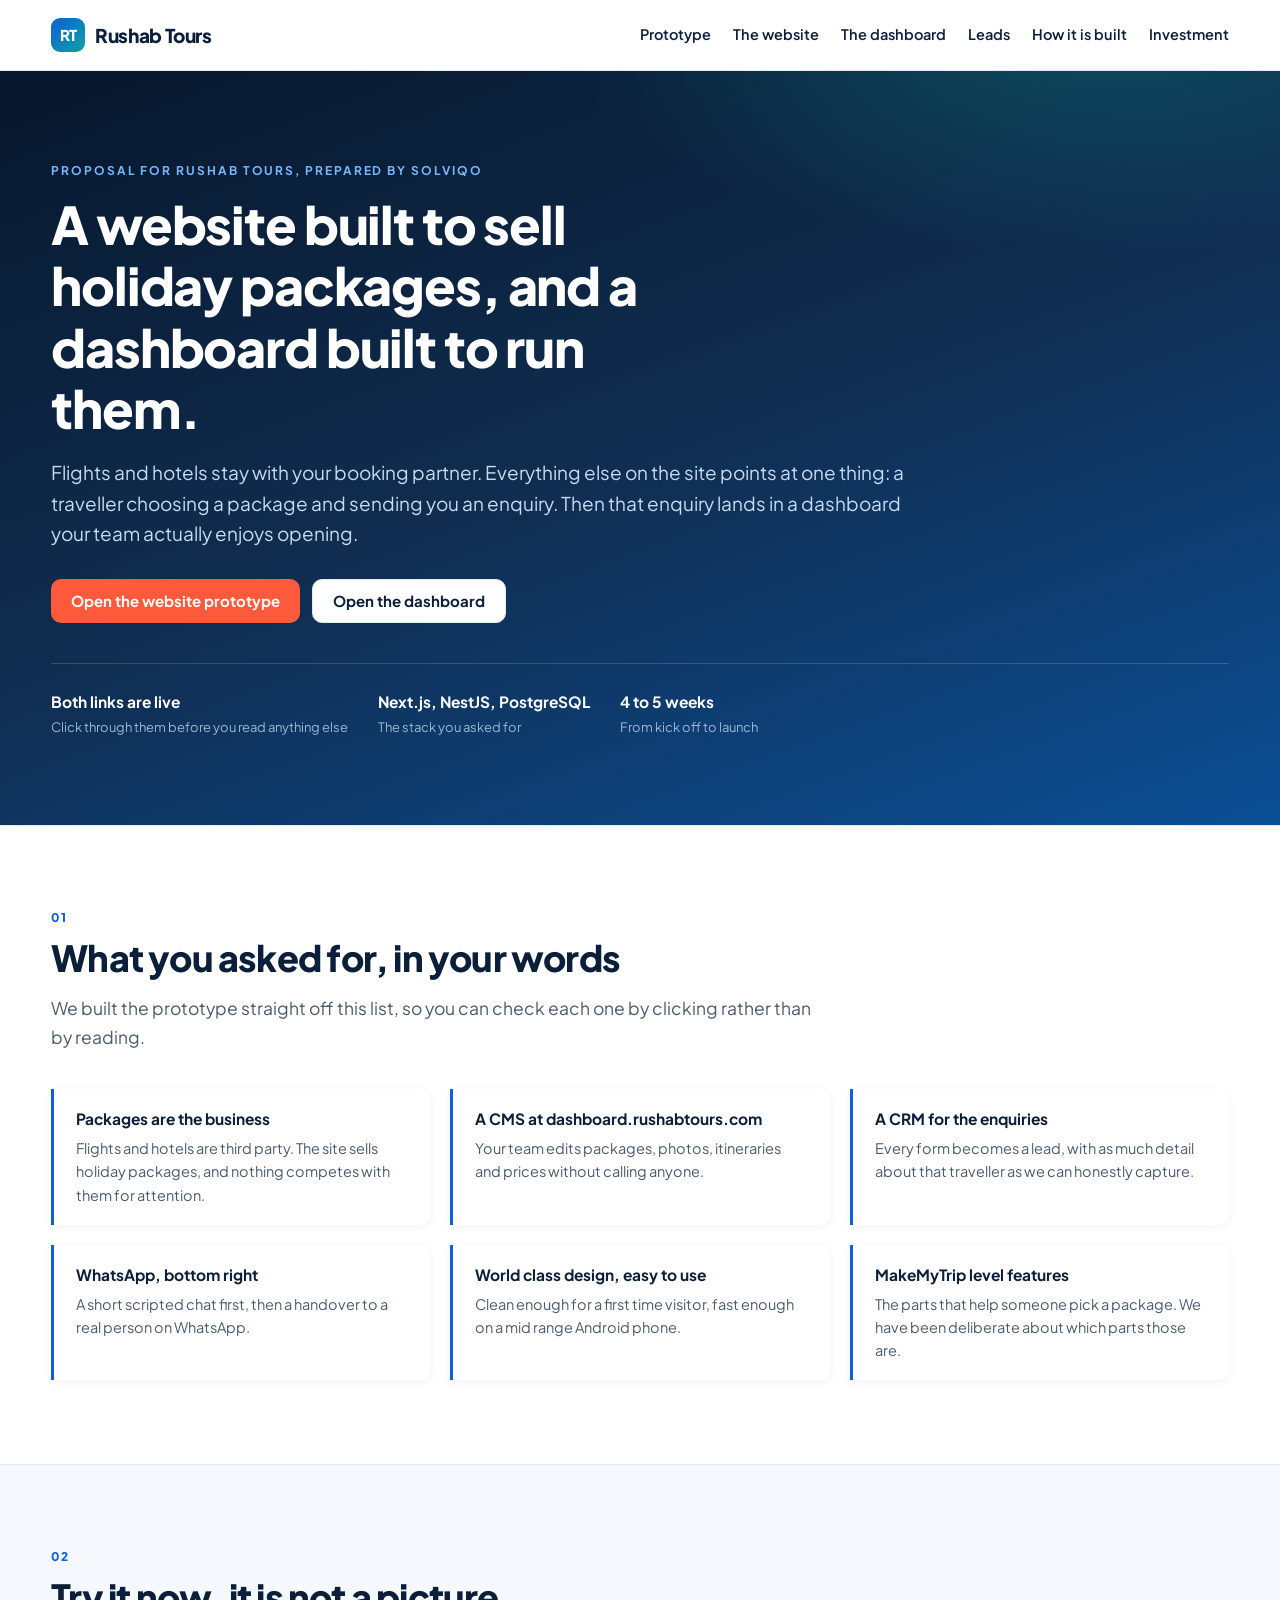
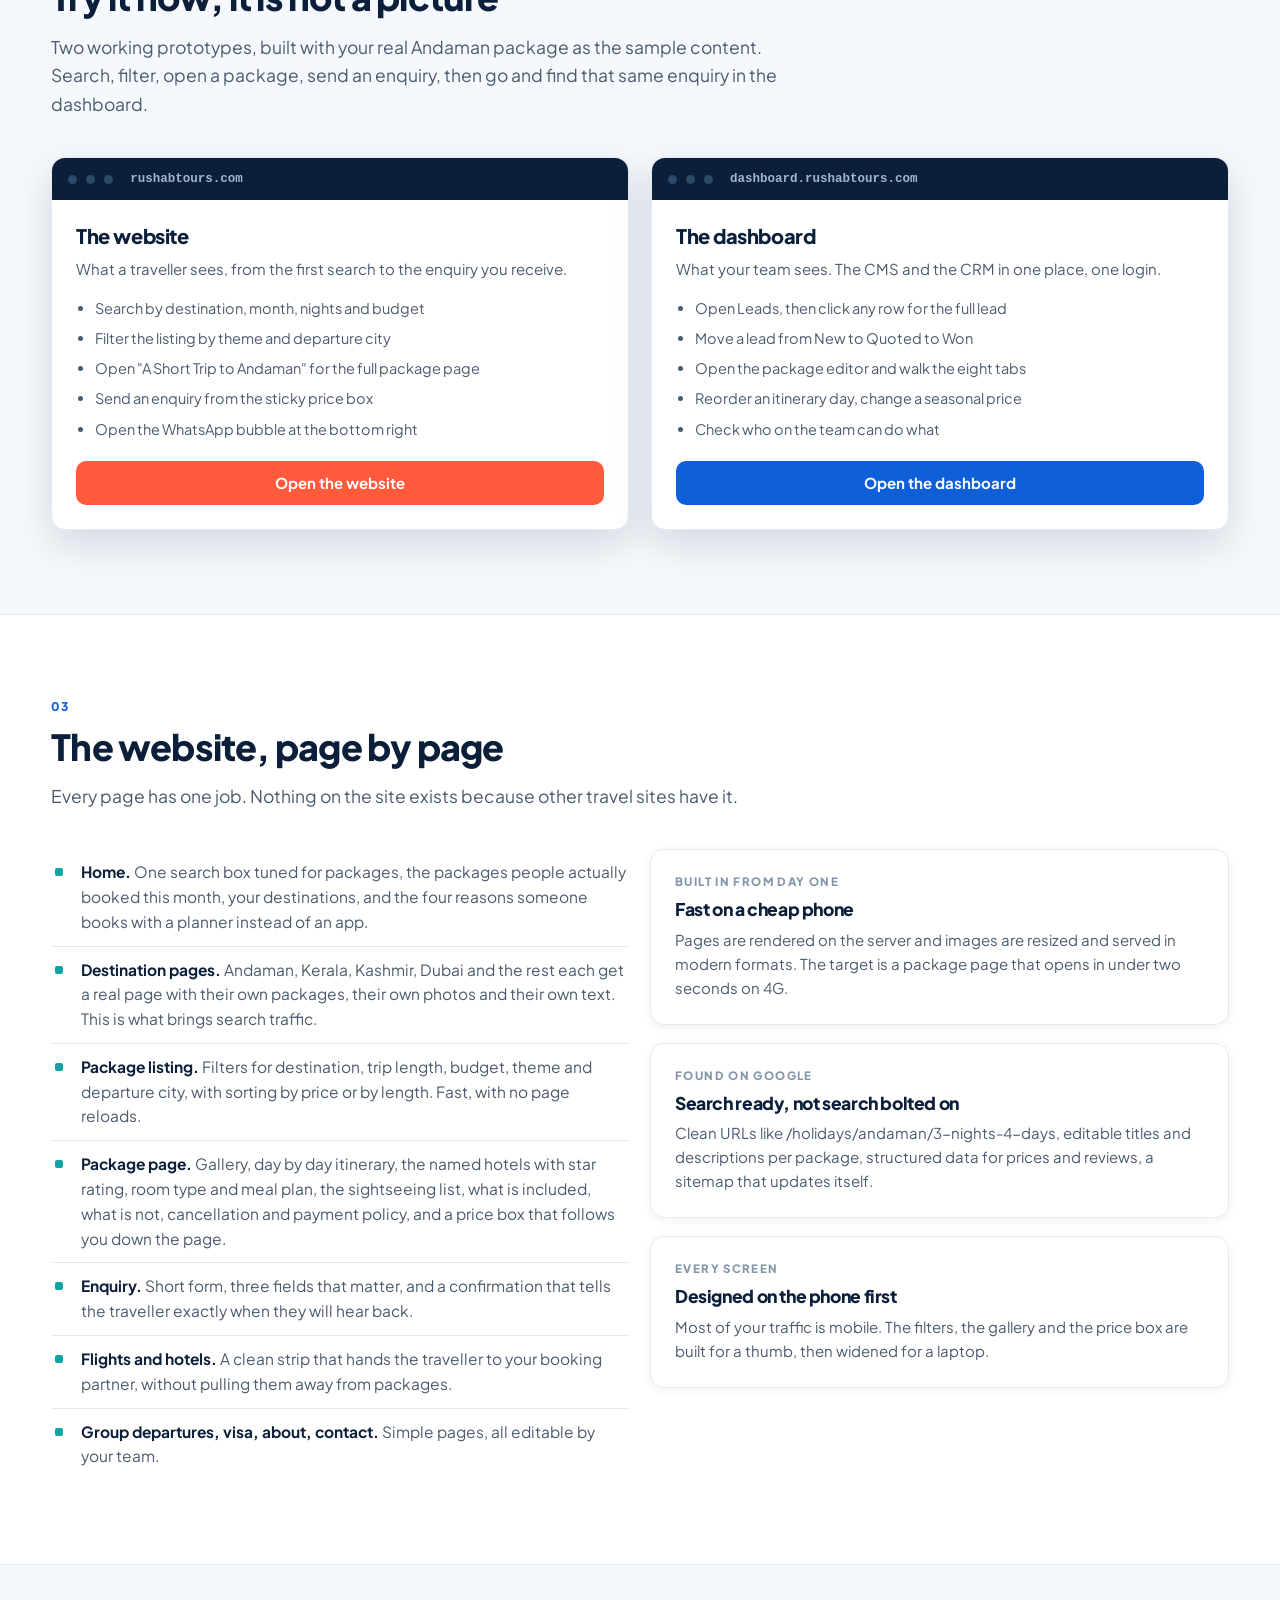
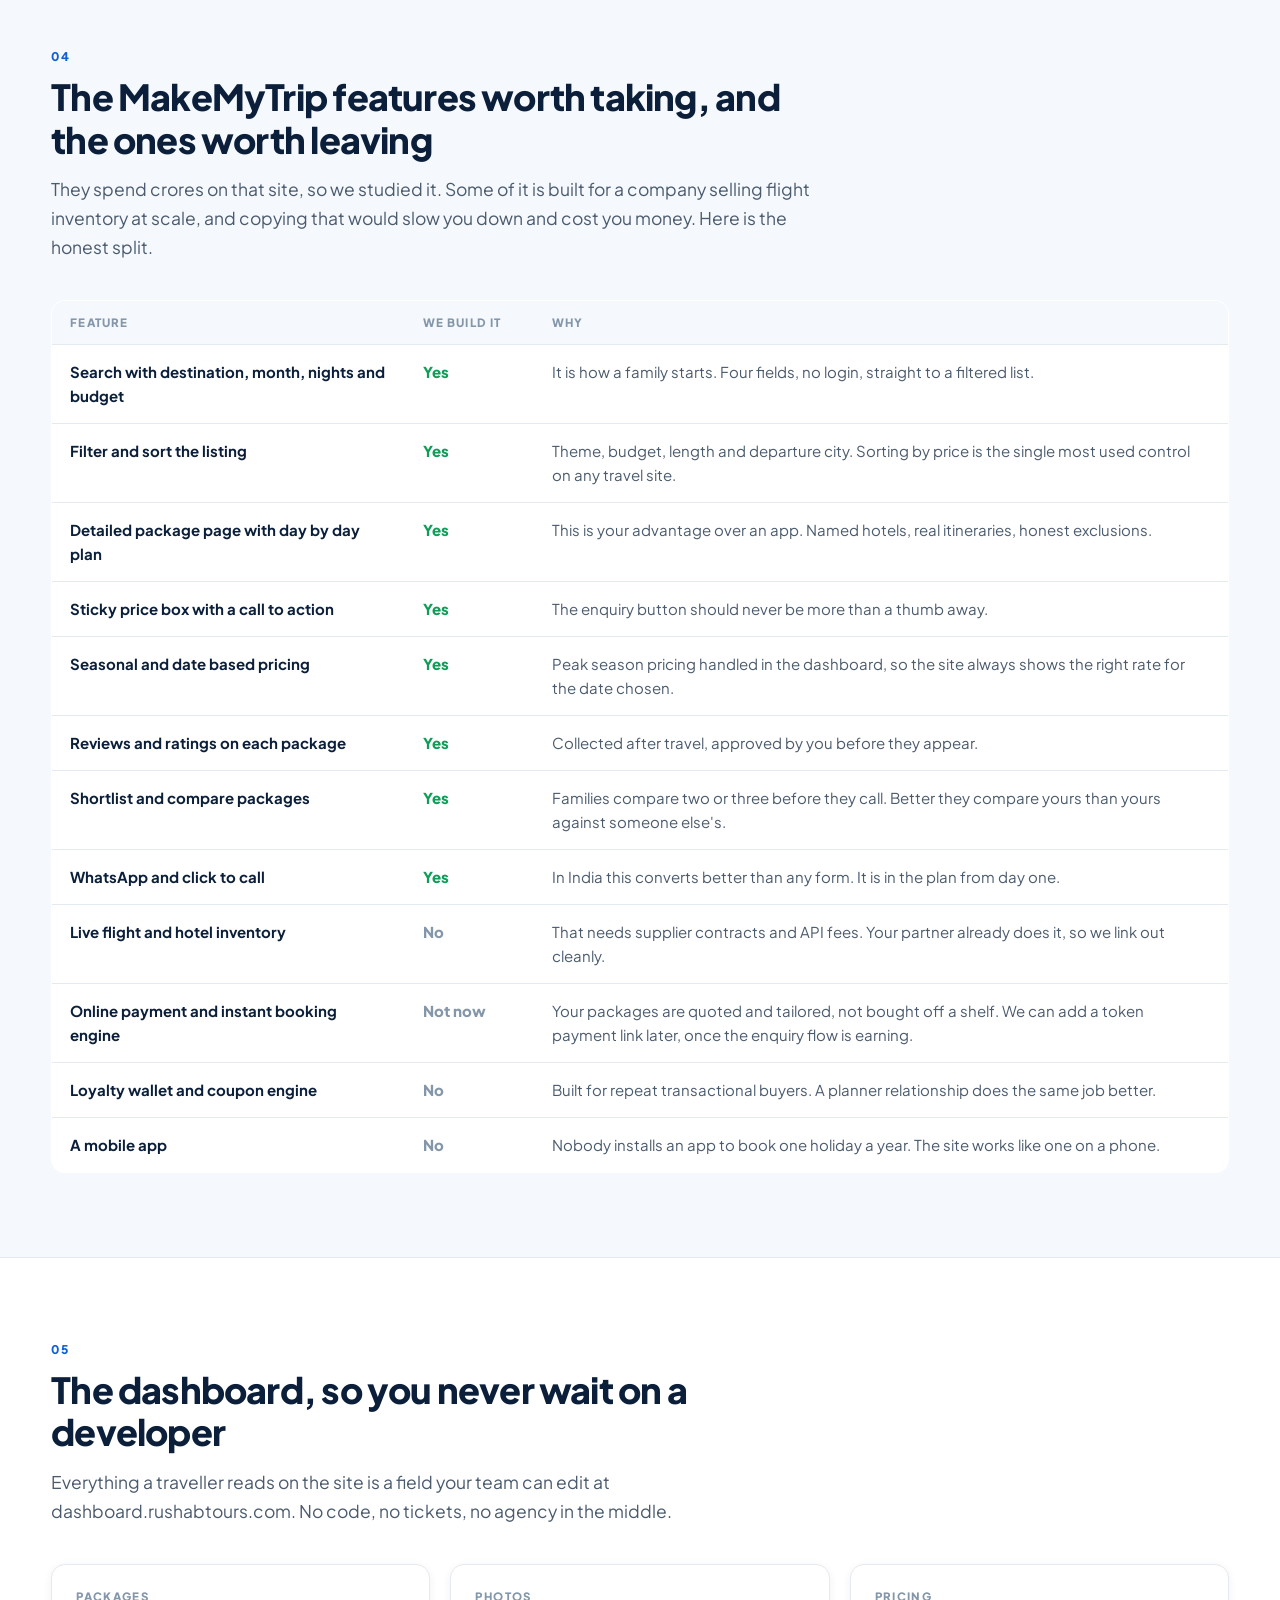
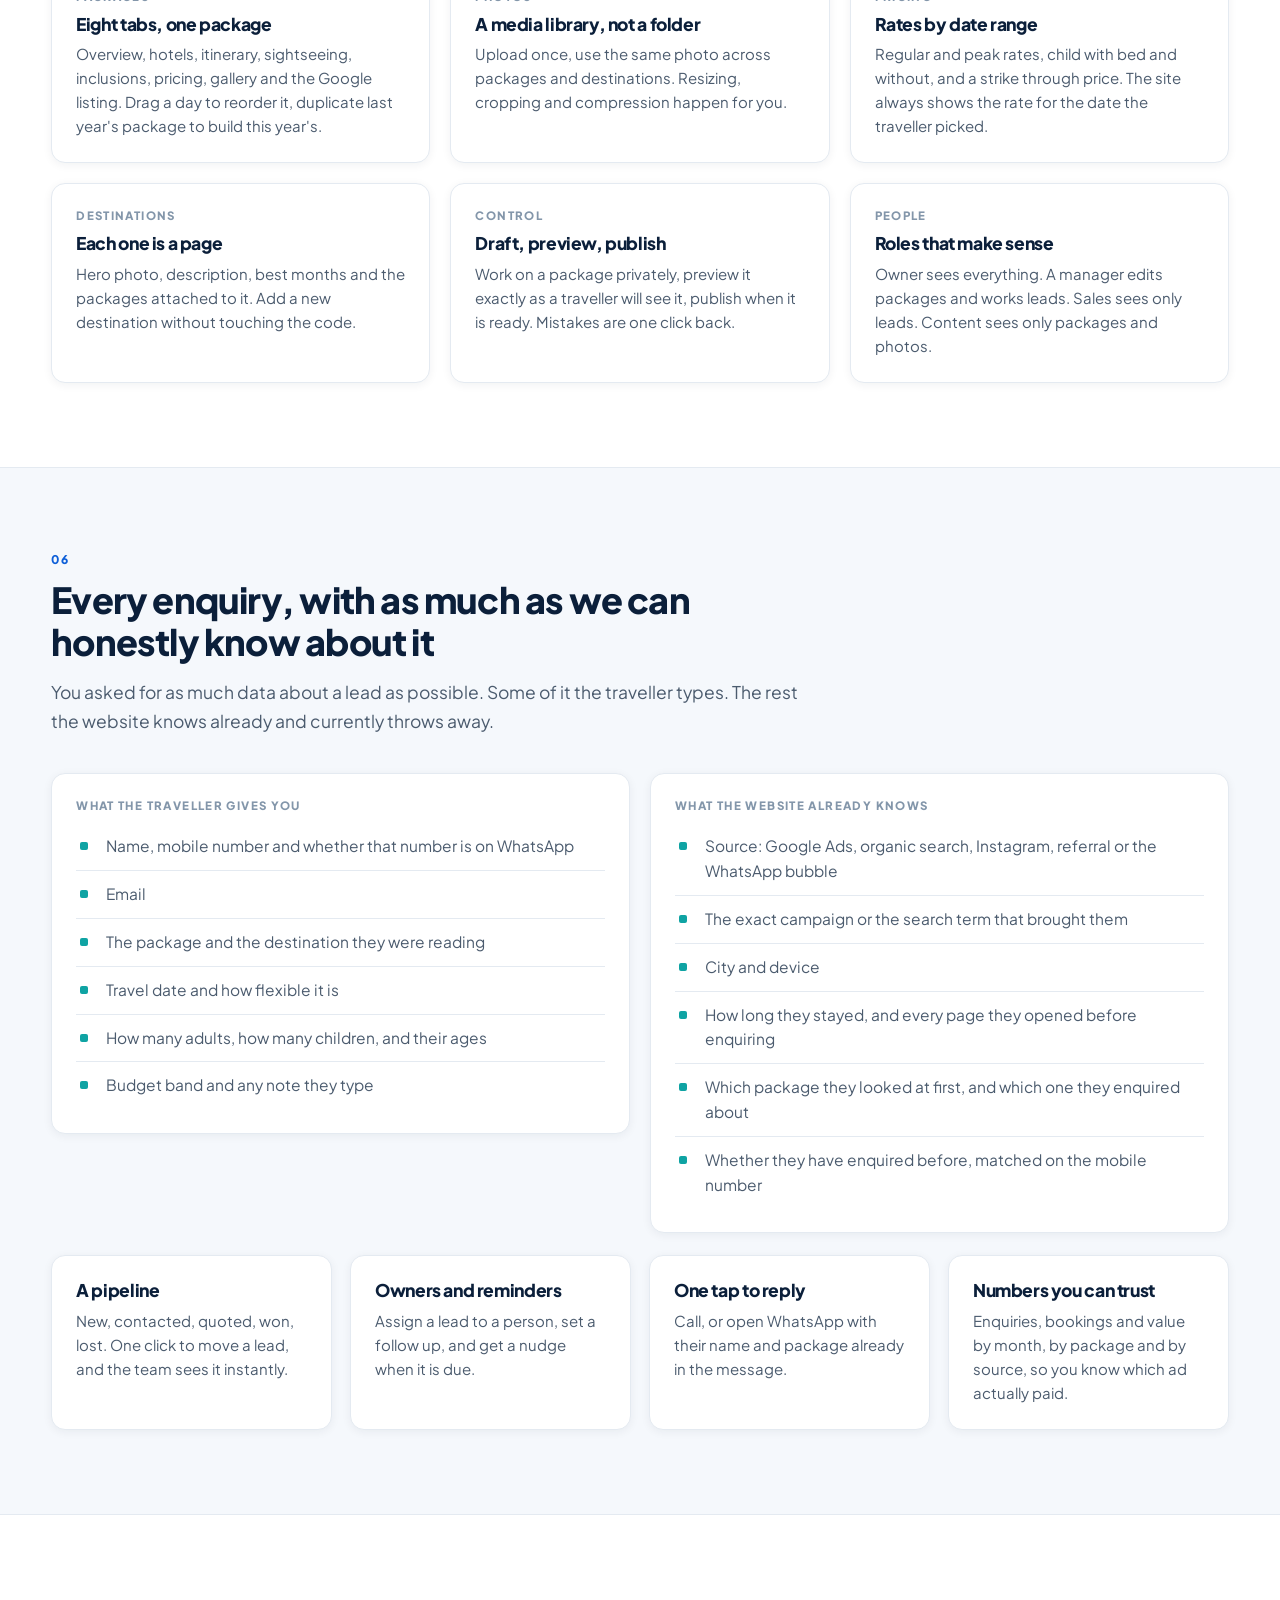
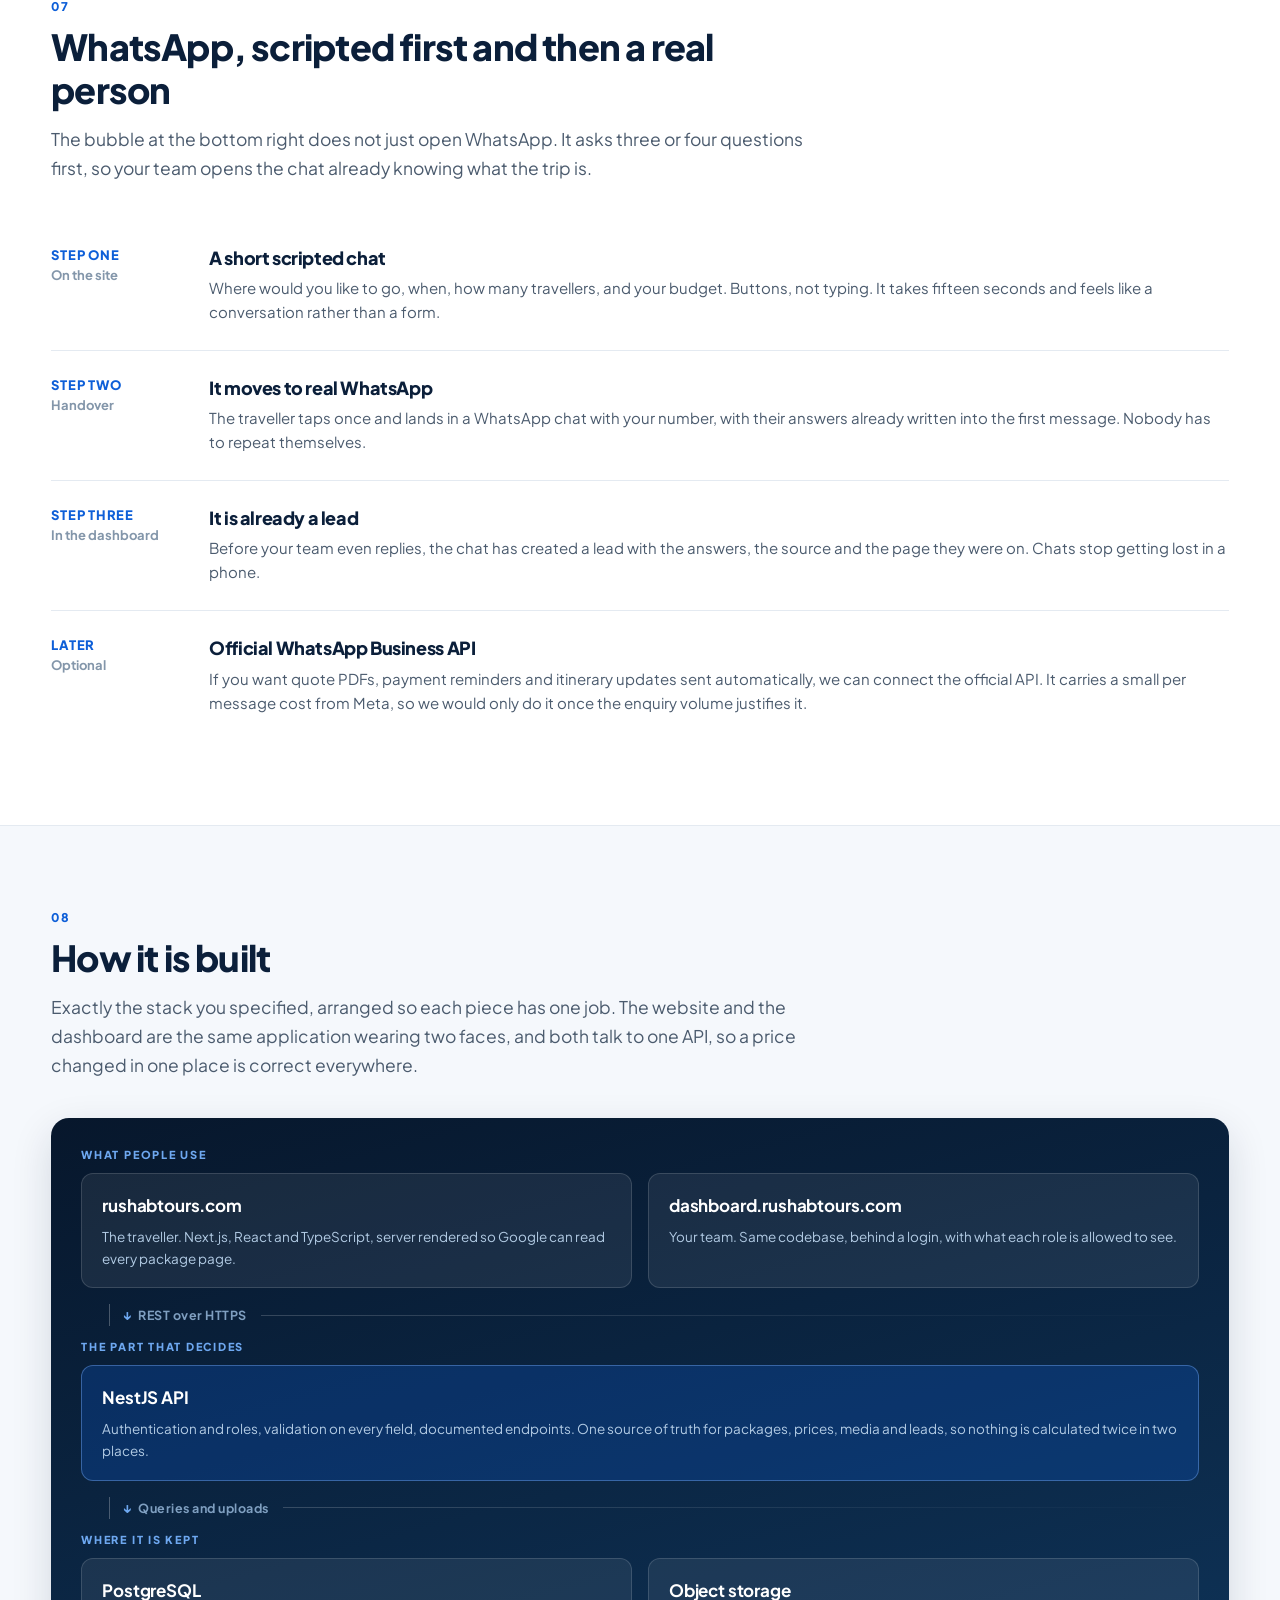
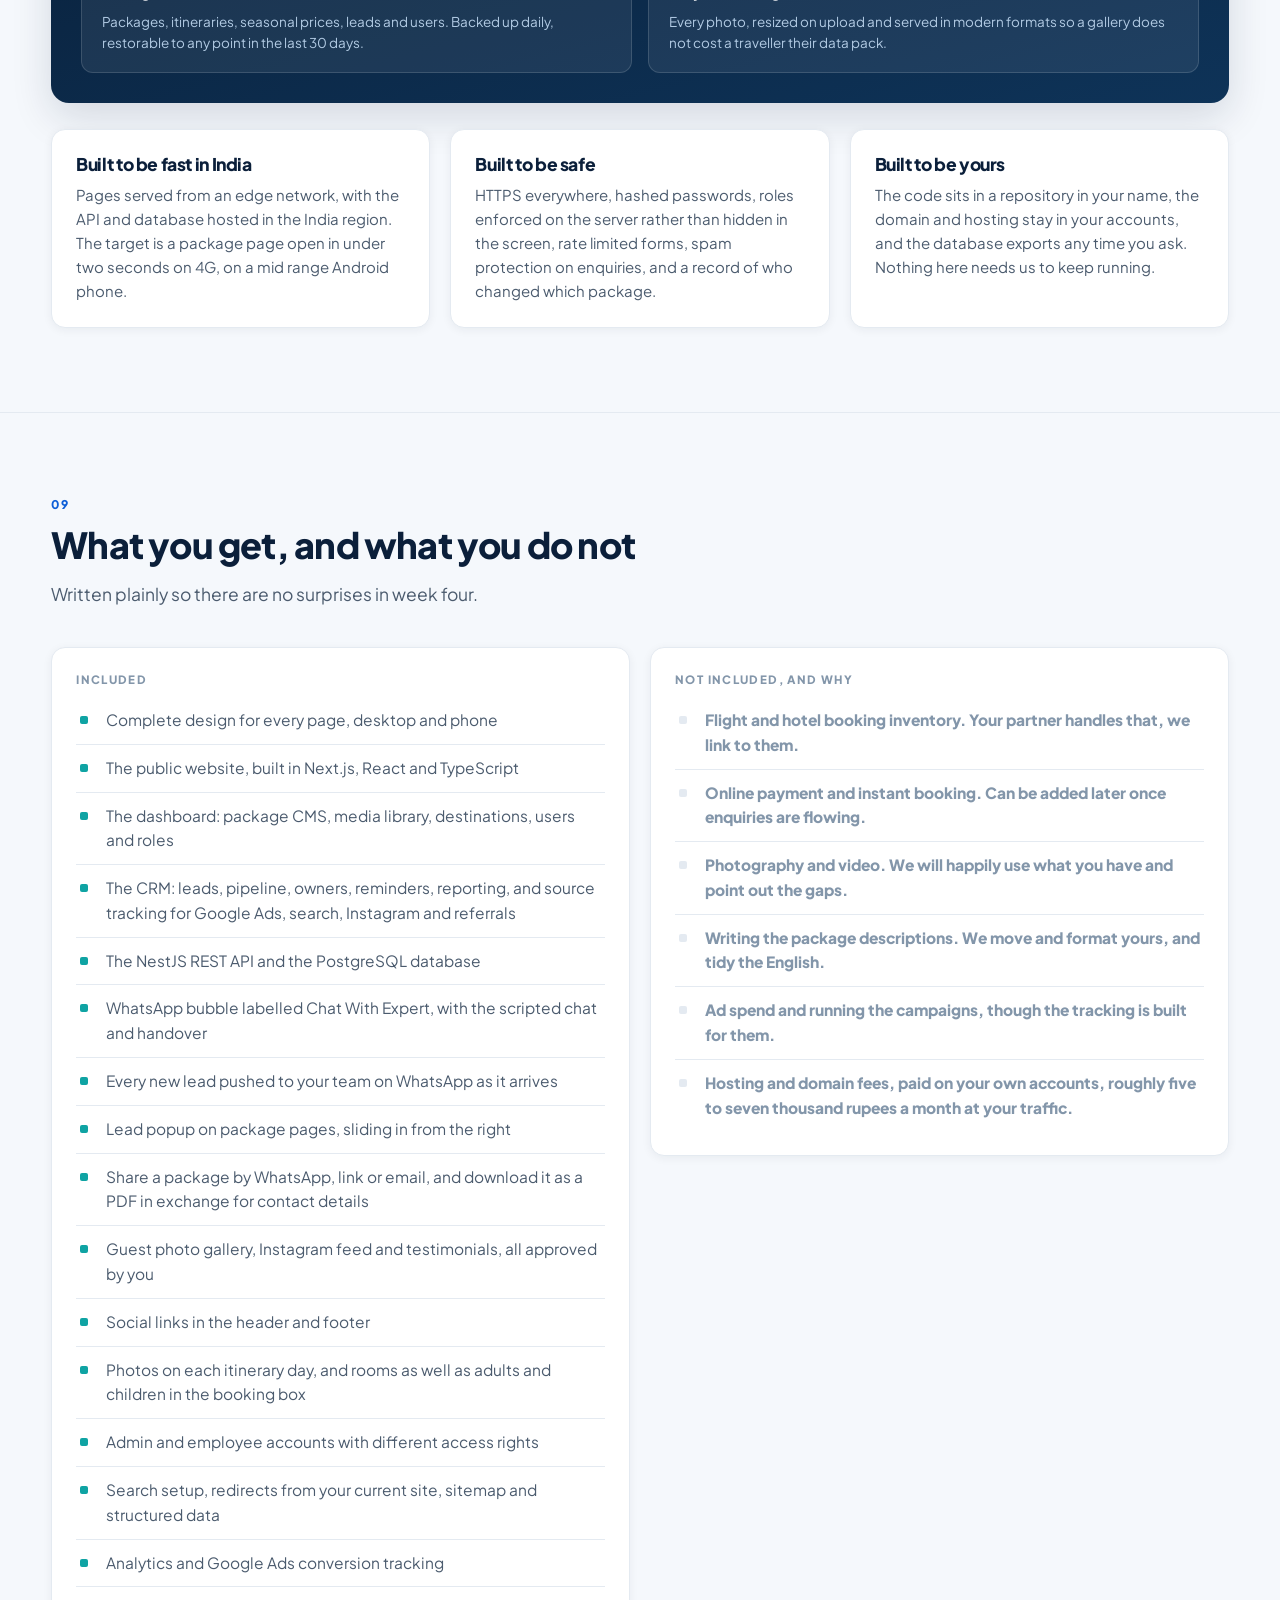
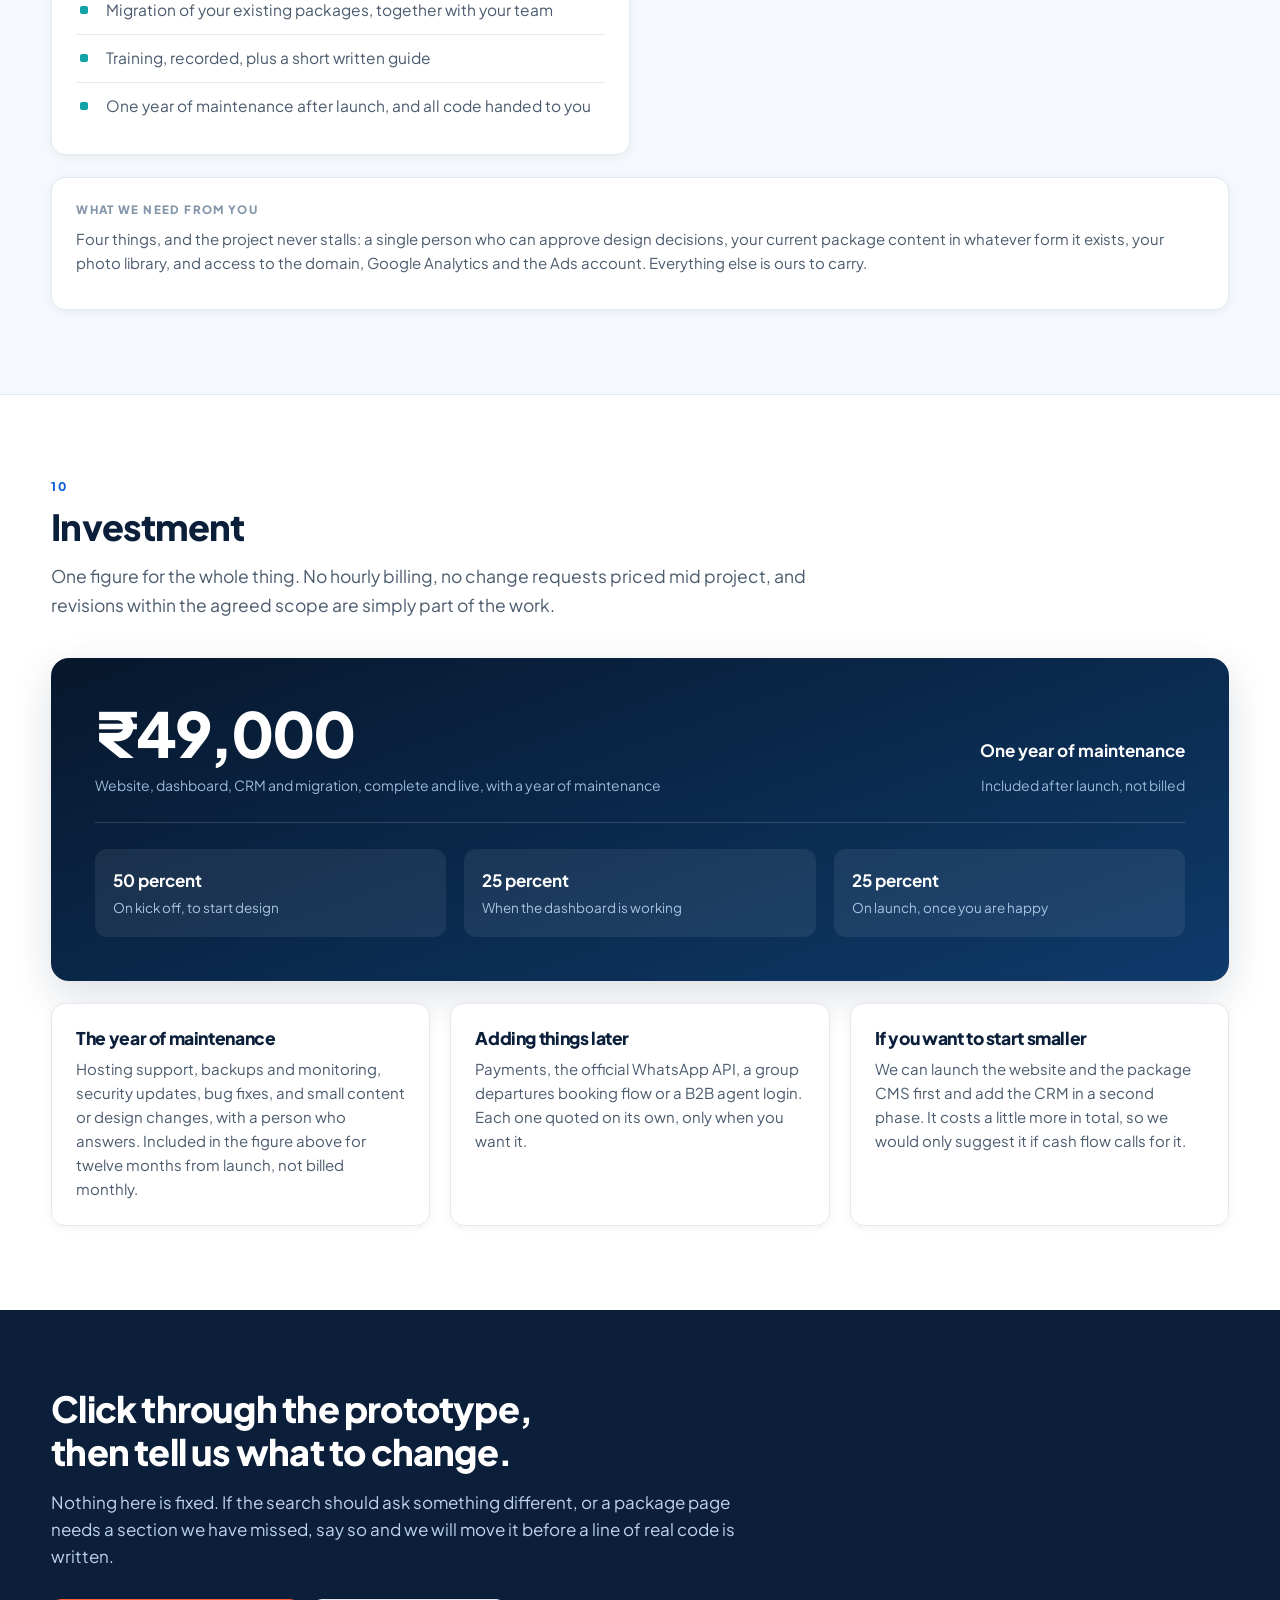
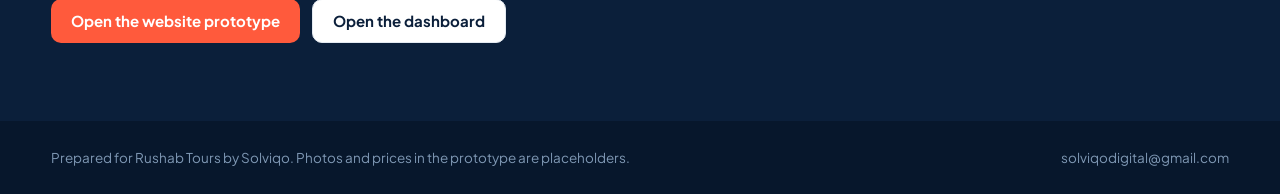
==== commit 71f464b5: "New scope from the client, price at 49k with a year of maintenance Adds a one page scope of work PDF" ====
--- a/index.html
+++ b/index.html
@@ -9,7 +9,7 @@
 <link rel="preconnect" href="https://fonts.googleapis.com"><link rel="preconnect" href="https://fonts.gstatic.com" crossorigin>
 <link rel="stylesheet" href="https://fonts.googleapis.com/css2?family=Plus+Jakarta+Sans:wght@500;600;700;800&display=swap">
 <link rel="stylesheet" href="assets/site.css?v=2">
-<link rel="stylesheet" href="assets/prop.css?v=5">
+<link rel="stylesheet" href="assets/prop.css?v=6">
 </head>
 <body class="prop">
 
@@ -271,14 +271,21 @@
         <li>Complete design for every page, desktop and phone</li>
         <li>The public website, built in Next.js, React and TypeScript</li>
         <li>The dashboard: package CMS, media library, destinations, users and roles</li>
-        <li>The CRM: leads, pipeline, owners, reminders and reporting</li>
+        <li>The CRM: leads, pipeline, owners, reminders, reporting, and source tracking for Google Ads, search, Instagram and referrals</li>
         <li>The NestJS REST API and the PostgreSQL database</li>
-        <li>WhatsApp bubble with the scripted chat and handover</li>
+        <li>WhatsApp bubble labelled Chat With Expert, with the scripted chat and handover</li>
+        <li>Every new lead pushed to your team on WhatsApp as it arrives</li>
+        <li>Lead popup on package pages, sliding in from the right</li>
+        <li>Share a package by WhatsApp, link or email, and download it as a PDF in exchange for contact details</li>
+        <li>Guest photo gallery, Instagram feed and testimonials, all approved by you</li>
+        <li>Social links in the header and footer</li>
+        <li>Photos on each itinerary day, and rooms as well as adults and children in the booking box</li>
+        <li>Admin and employee accounts with different access rights</li>
         <li>Search setup, redirects from your current site, sitemap and structured data</li>
         <li>Analytics and Google Ads conversion tracking</li>
         <li>Migration of your existing packages, together with your team</li>
         <li>Training, recorded, plus a short written guide</li>
-        <li>Thirty days of support after launch, and all code handed to you</li>
+        <li>One year of maintenance after launch, and all code handed to you</li>
       </ul>
     </div>
     <div class="p-card"><span class="p-k">Not included, and why</span>
@@ -303,8 +310,8 @@
   <!-- NUMBER: change the figure below if the commercial lands differently -->
   <div class="p-price">
     <div class="p-top">
-      <div><div class="p-big">&#8377;60,000</div><small>Website, dashboard, CRM and migration, complete and live</small></div>
-      <div style="text-align:right"><b style="color:#fff;font-size:17px">Thirty days of support</b><br><small>Included after launch, not billed</small></div>
+      <div><div class="p-big">&#8377;49,000</div><small>Website, dashboard, CRM and migration, complete and live, with a year of maintenance</small></div>
+      <div style="text-align:right"><b style="color:#fff;font-size:17px">One year of maintenance</b><br><small>Included after launch, not billed</small></div>
     </div>
     <div class="p-pay">
       <div><b>50 percent</b><span>On kick off, to start design</span></div>
@@ -313,7 +320,7 @@
     </div>
   </div>
   <div class="p-g3" style="margin-top:22px">
-    <div class="p-card"><h3>After the thirty days</h3><p>Optional care at a fixed monthly fee: updates, backups, monitoring, small content and design changes, and a person who answers. Entirely your choice, and you can stop any month.</p></div>
+    <div class="p-card"><h3>The year of maintenance</h3><p>Hosting support, backups and monitoring, security updates, bug fixes, and small content or design changes, with a person who answers. Included in the figure above for twelve months from launch, not billed monthly.</p></div>
     <div class="p-card"><h3>Adding things later</h3><p>Payments, the official WhatsApp API, a group departures booking flow or a B2B agent login. Each one quoted on its own, only when you want it.</p></div>
     <div class="p-card"><h3>If you want to start smaller</h3><p>We can launch the website and the package CMS first and add the CRM in a second phase. It costs a little more in total, so we would only suggest it if cash flow calls for it.</p></div>
   </div>
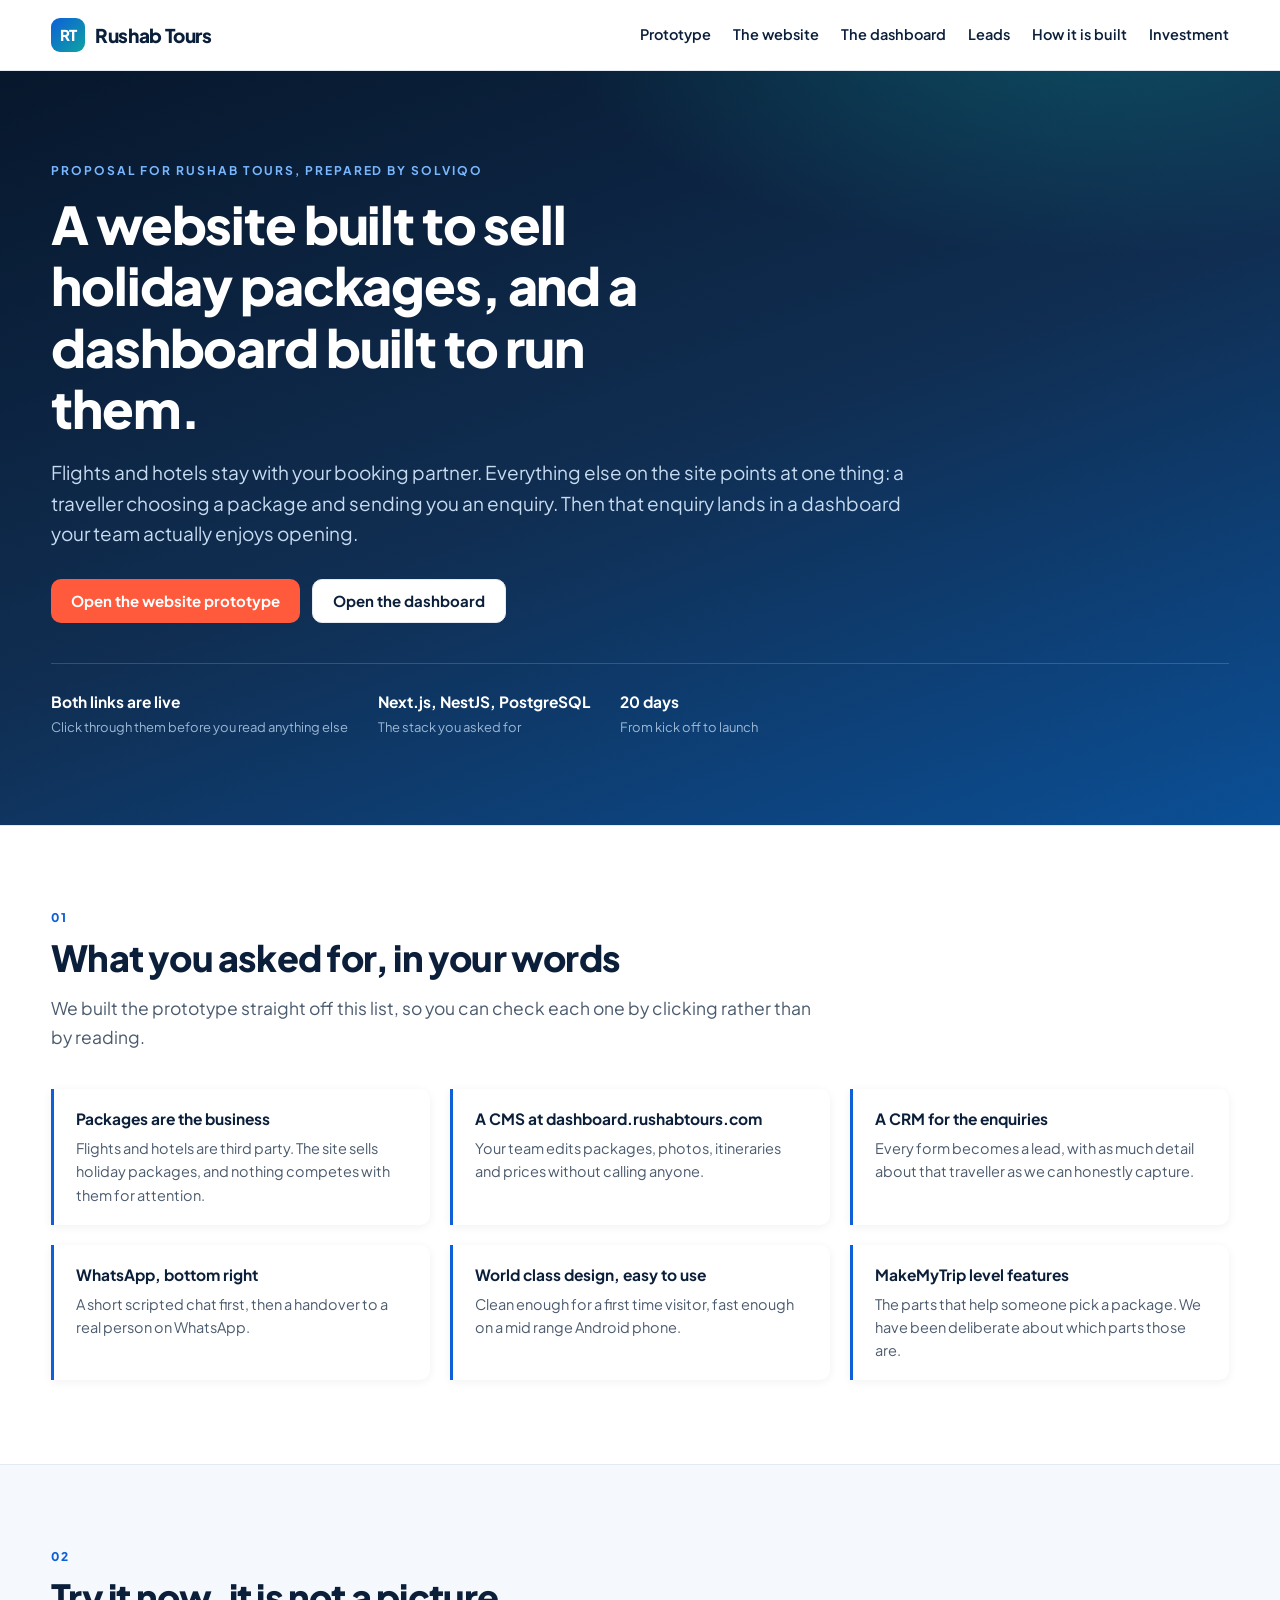
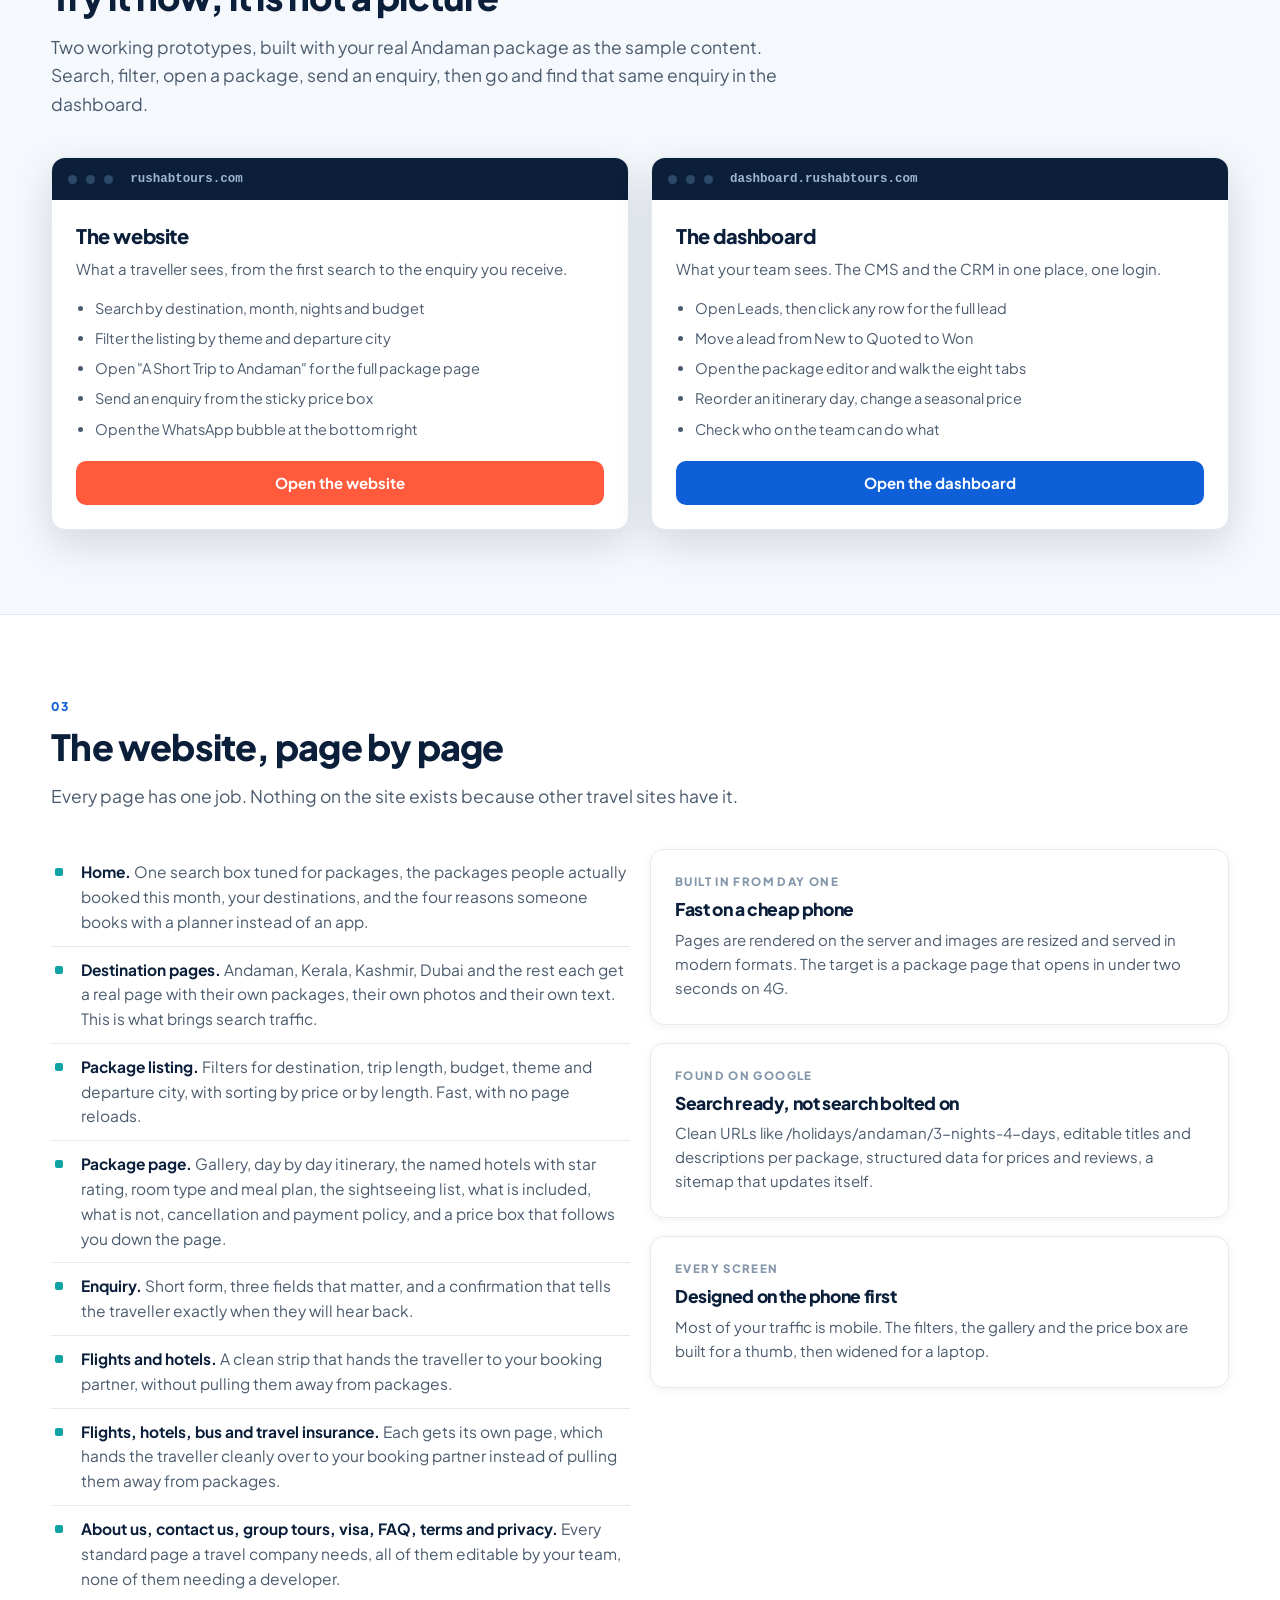
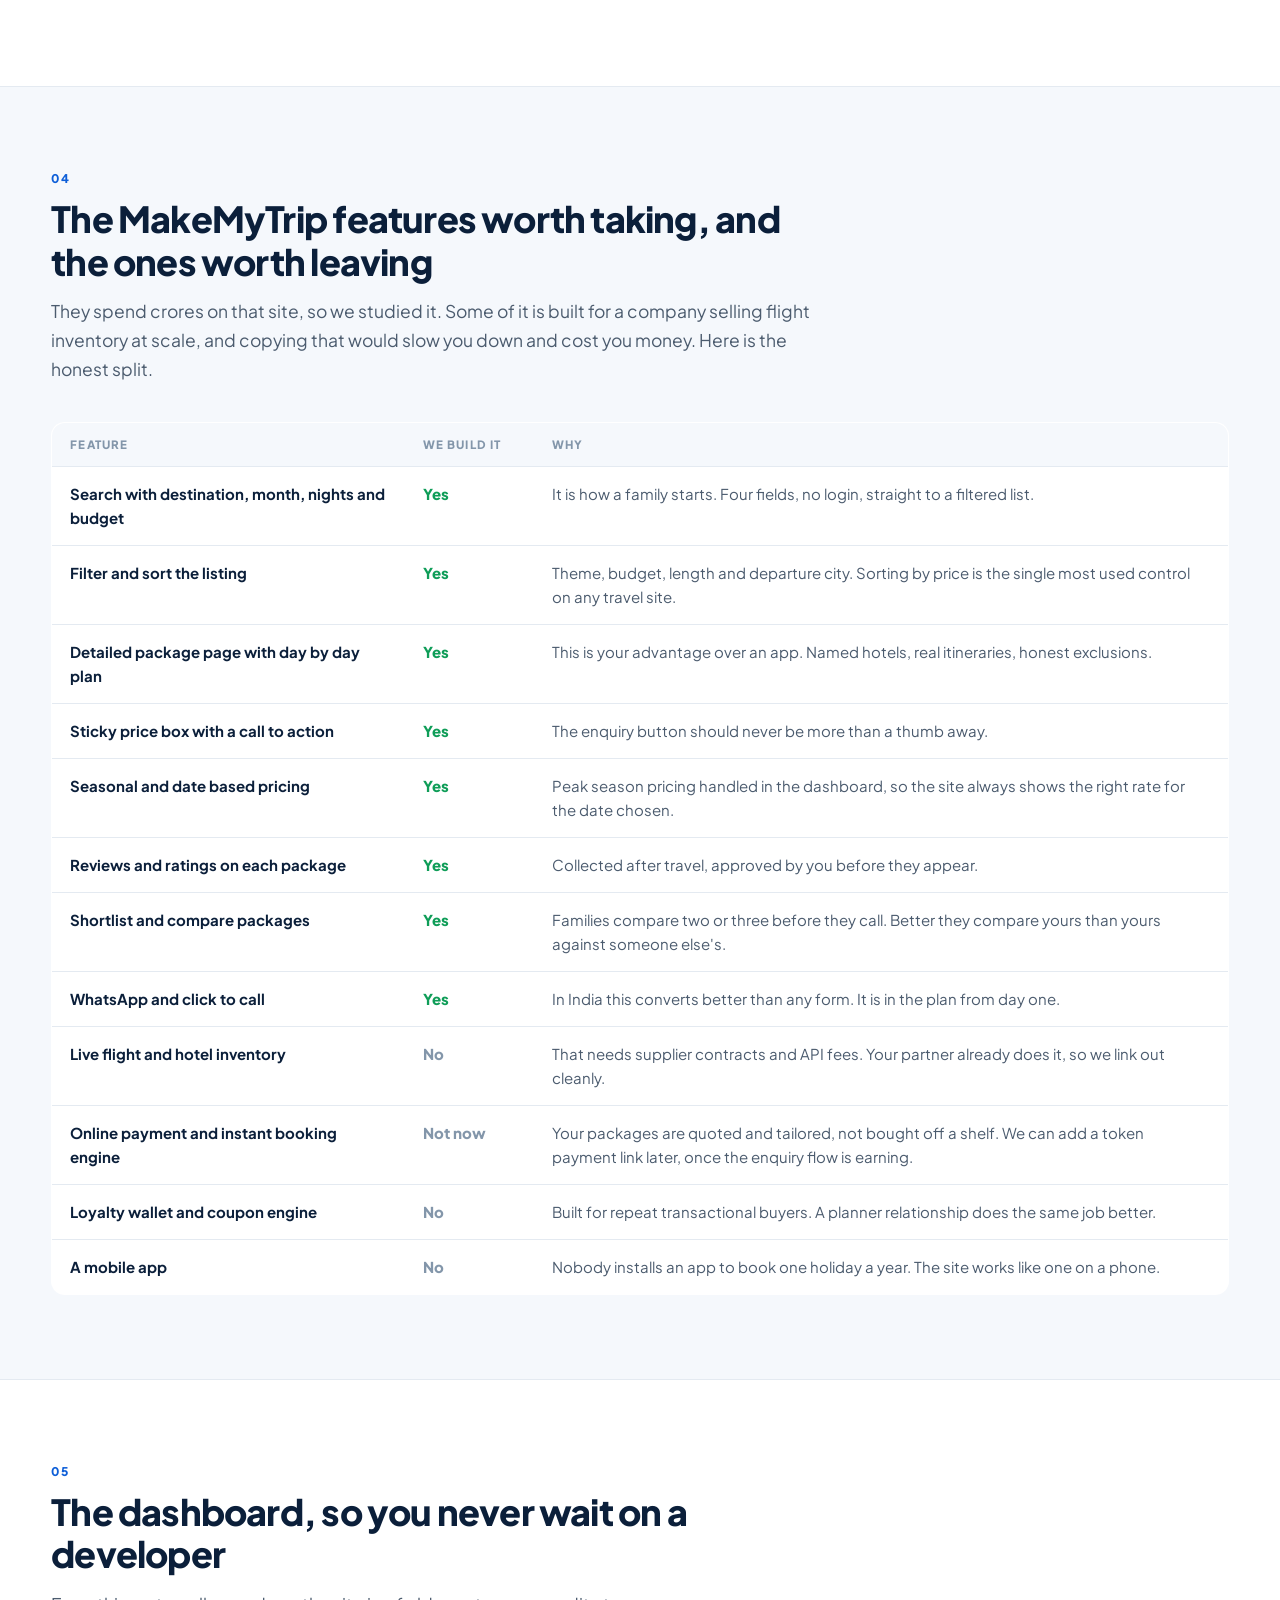
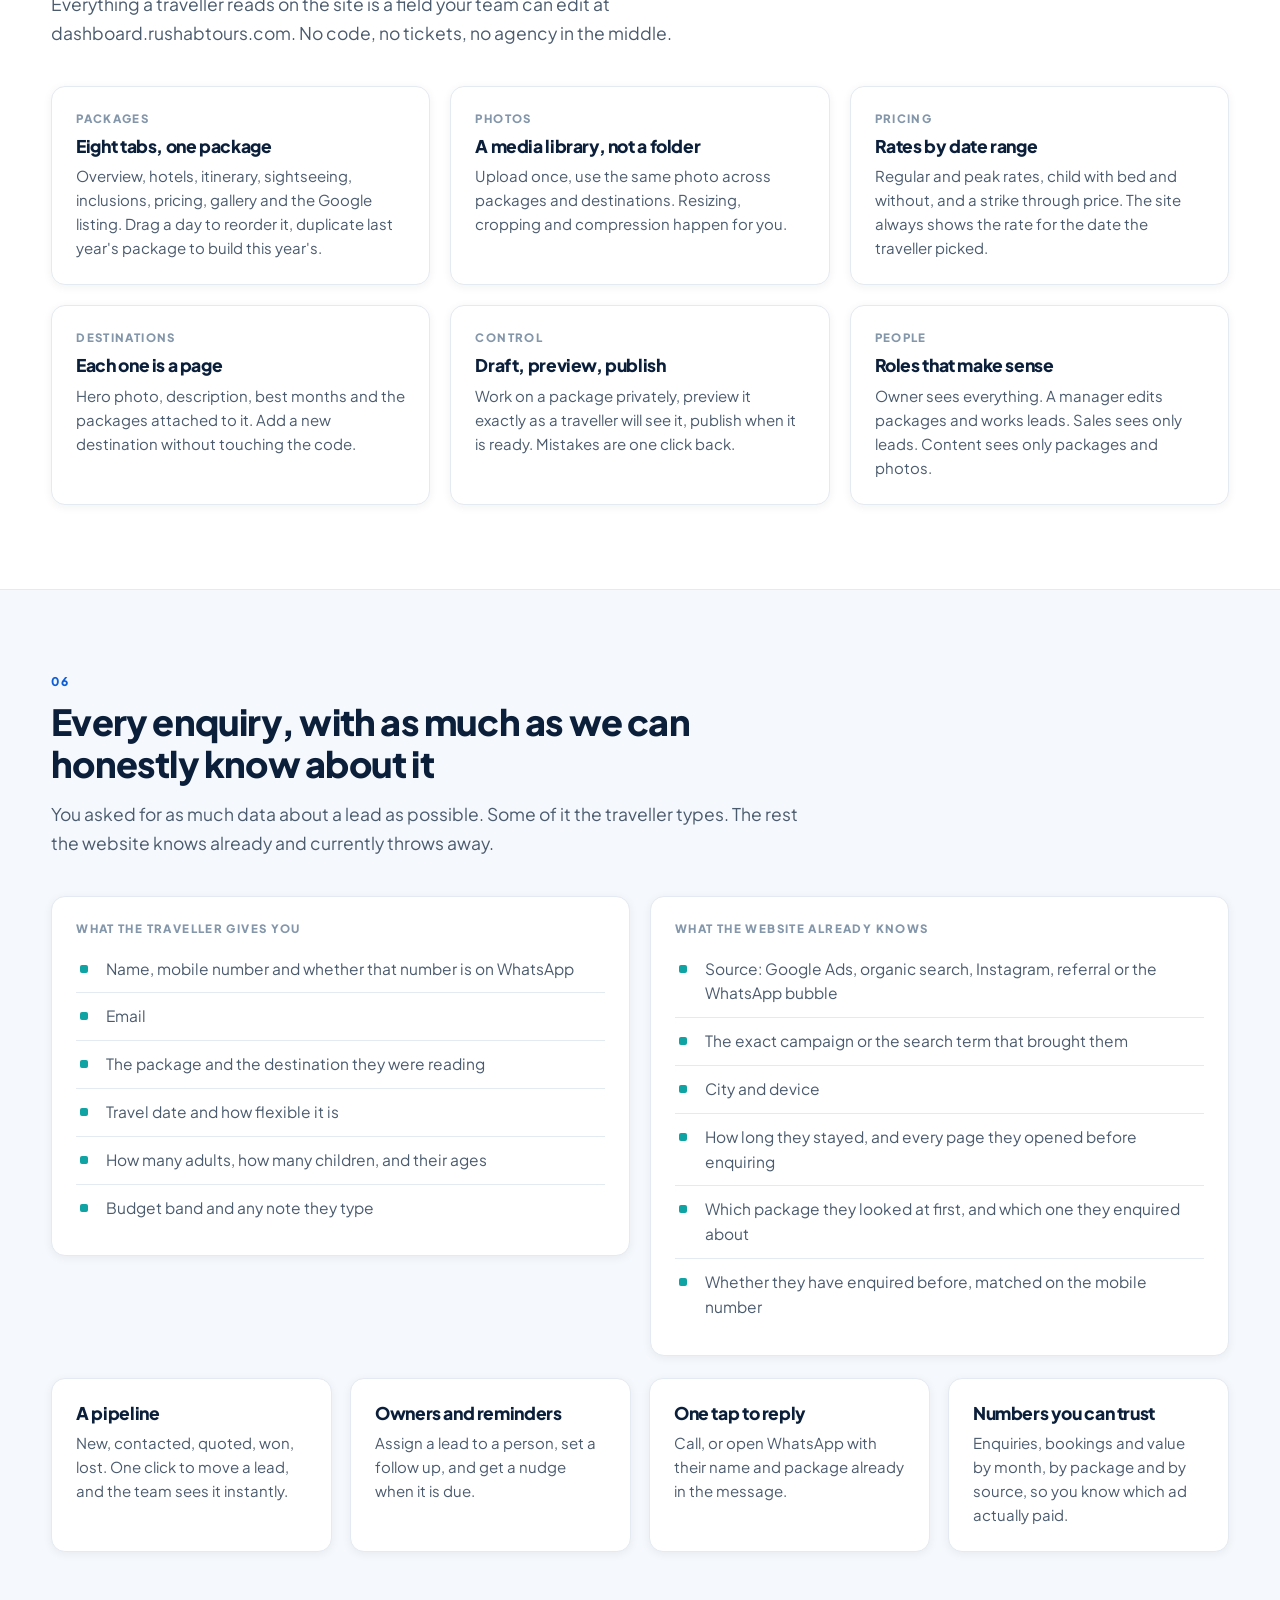
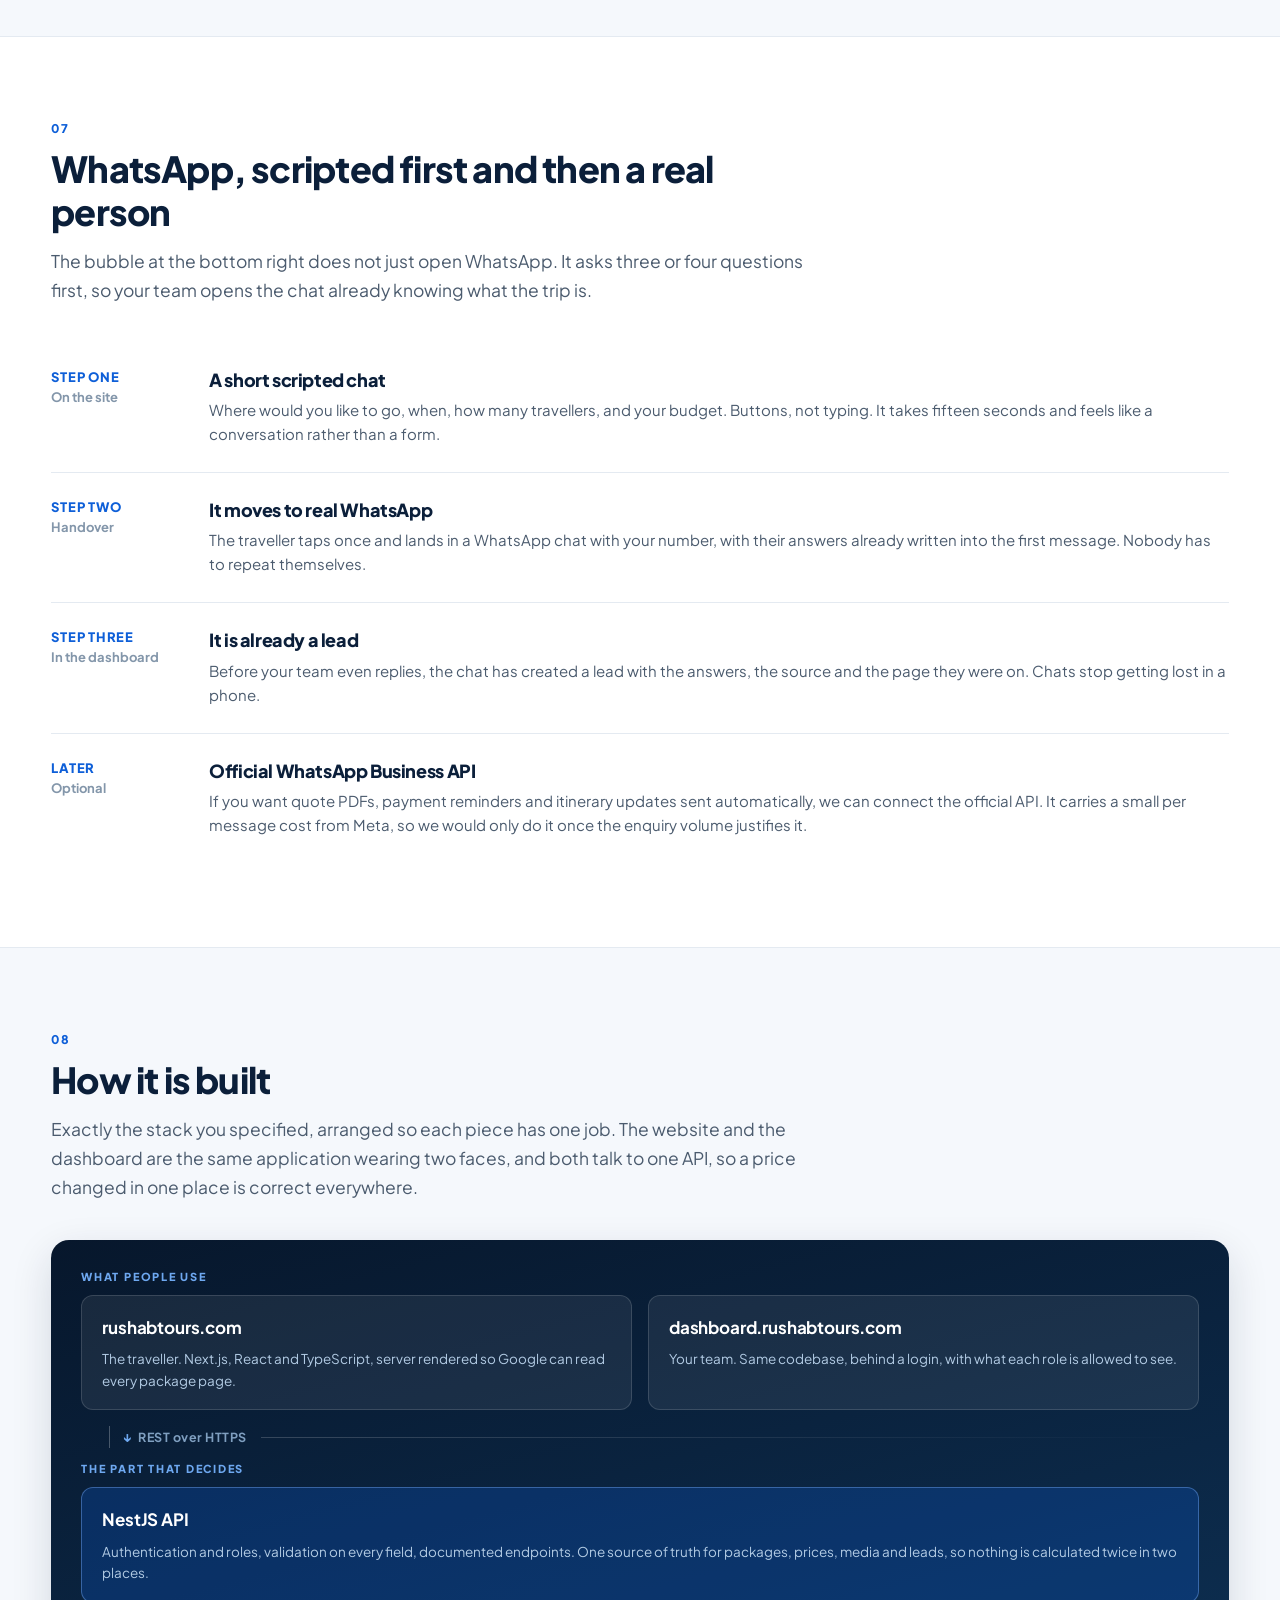
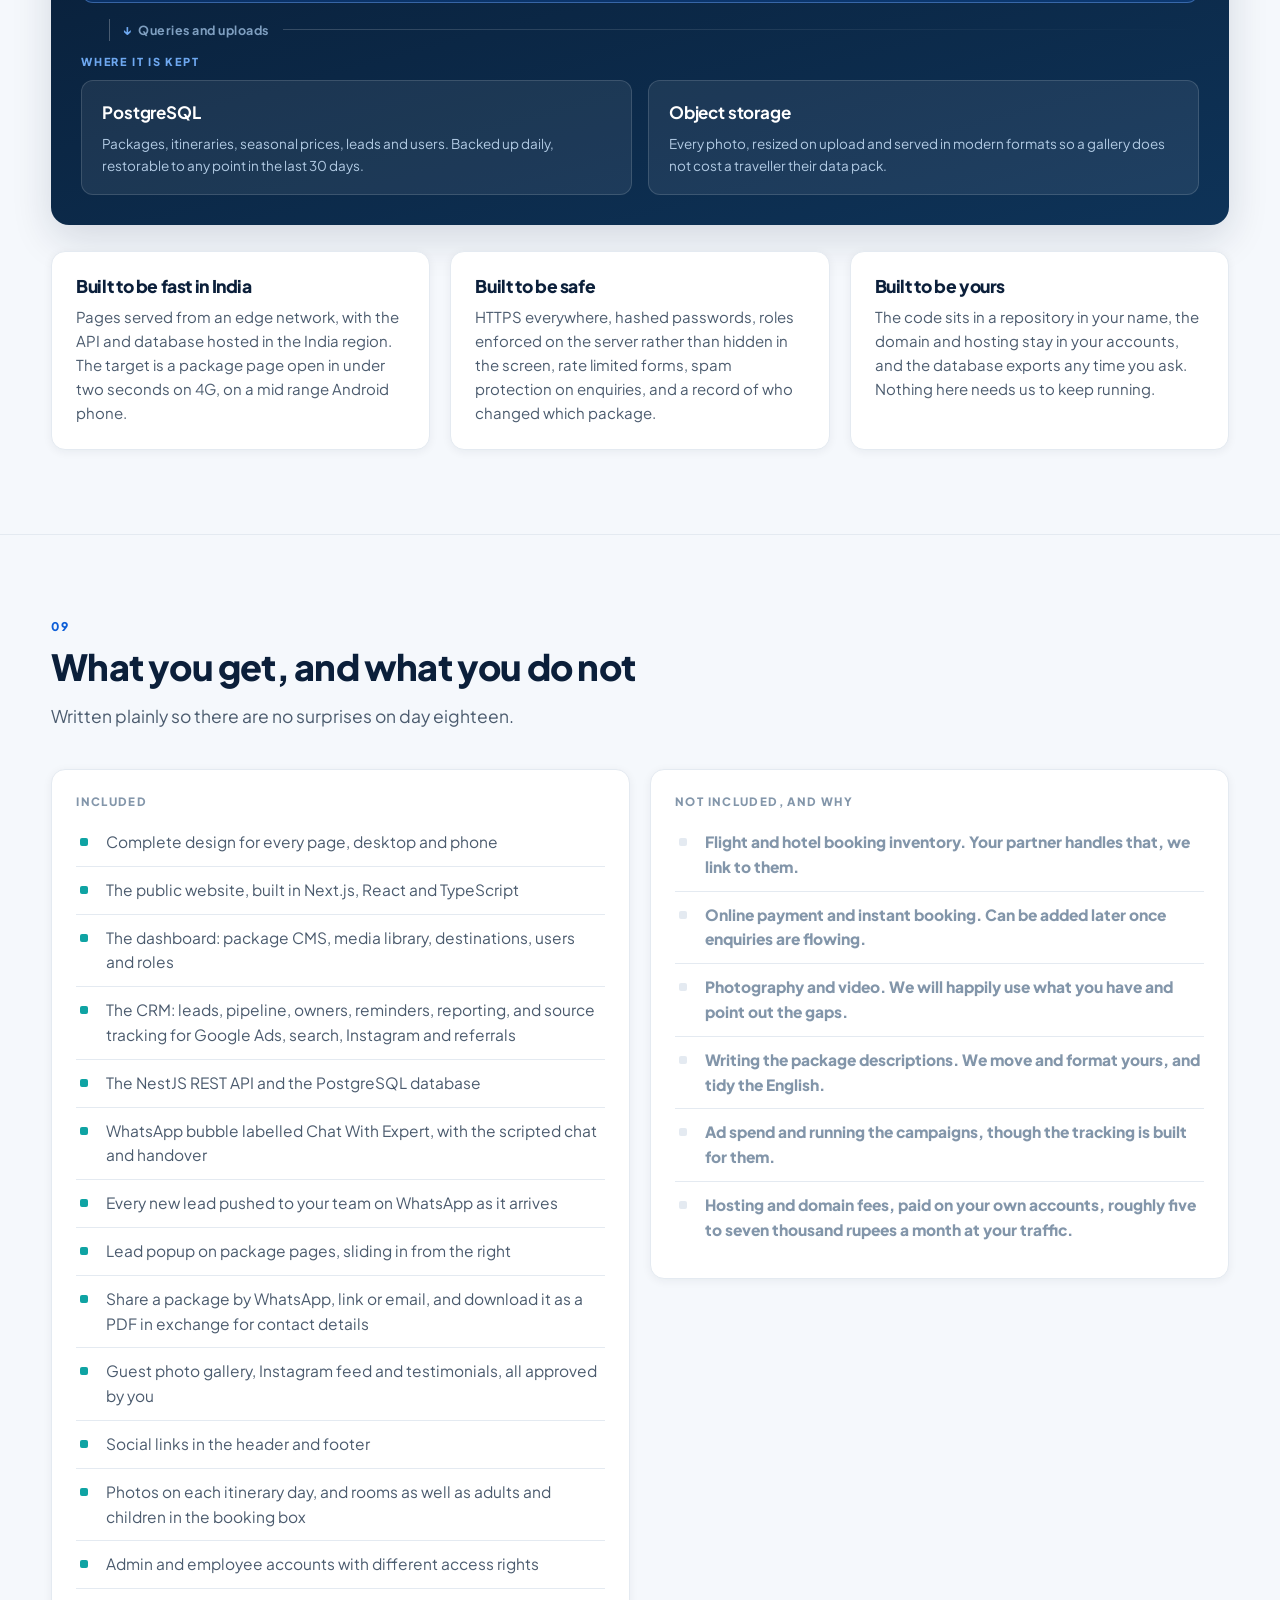
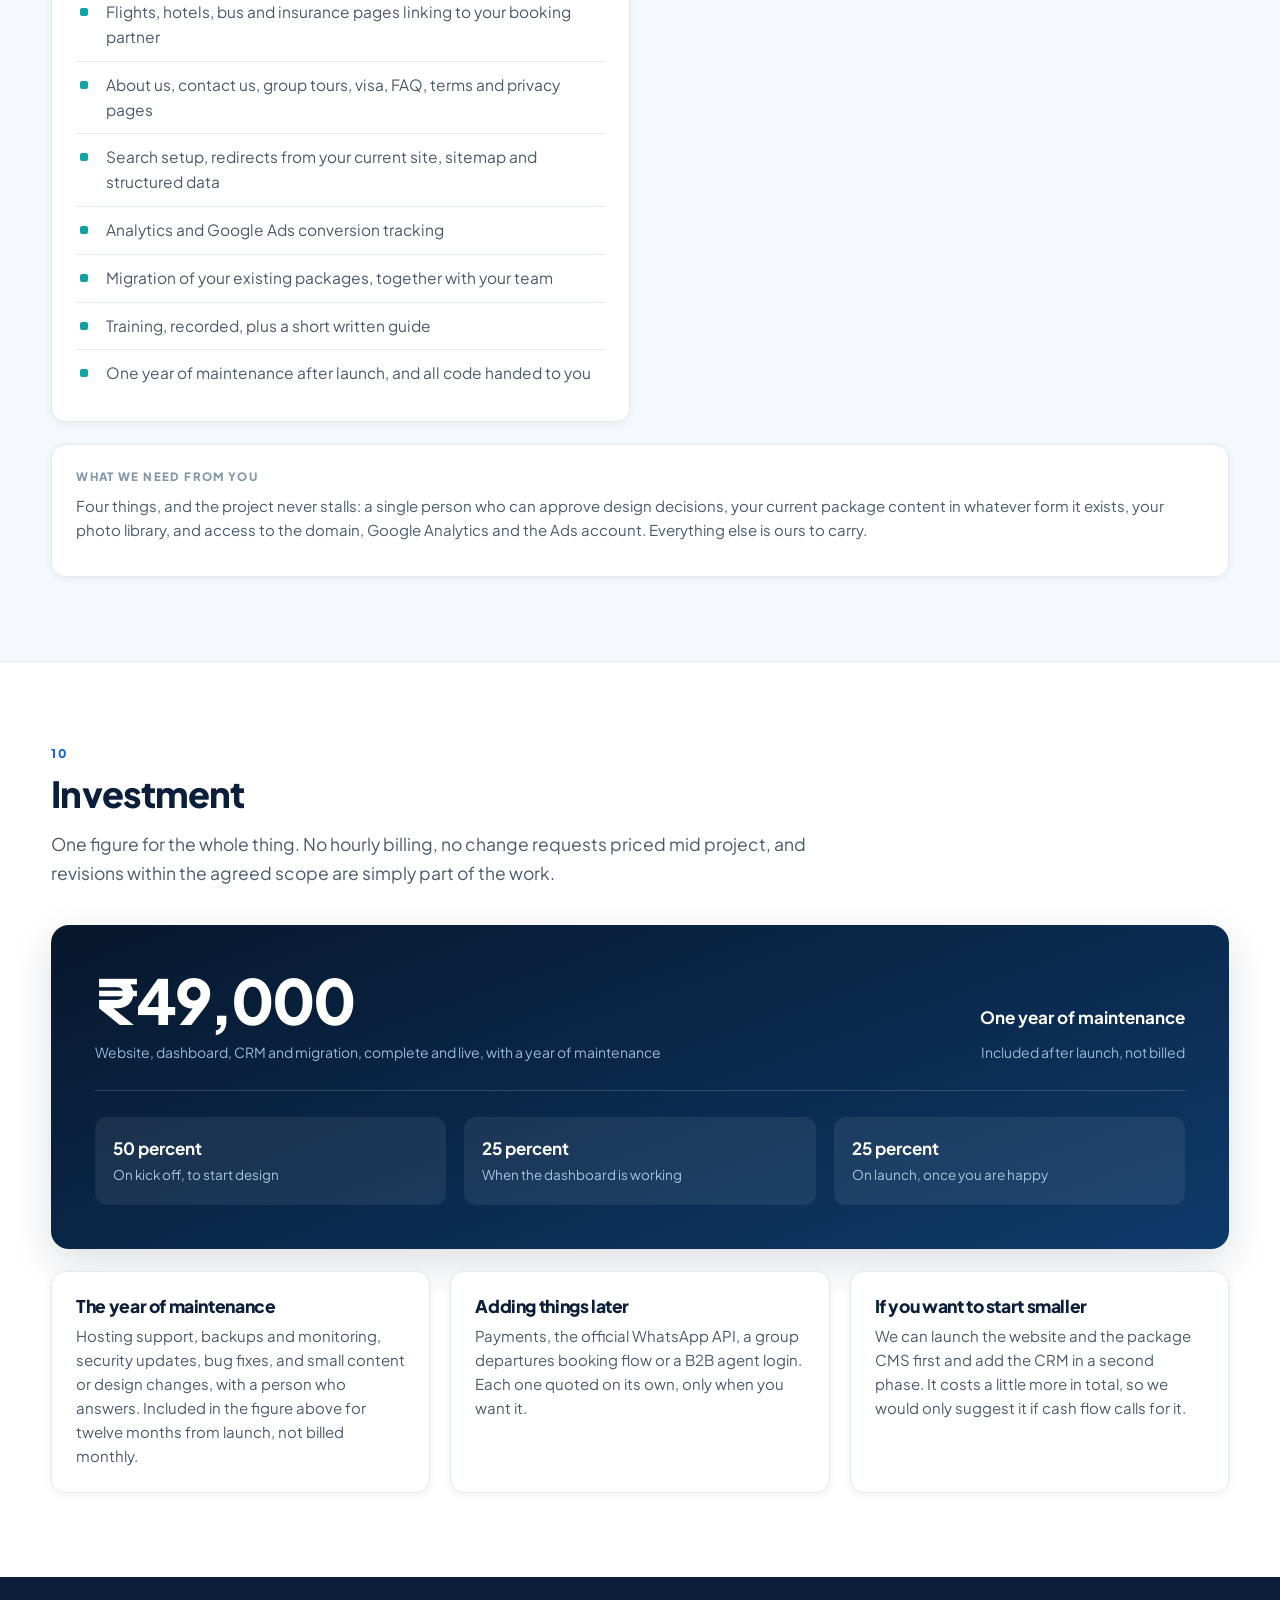
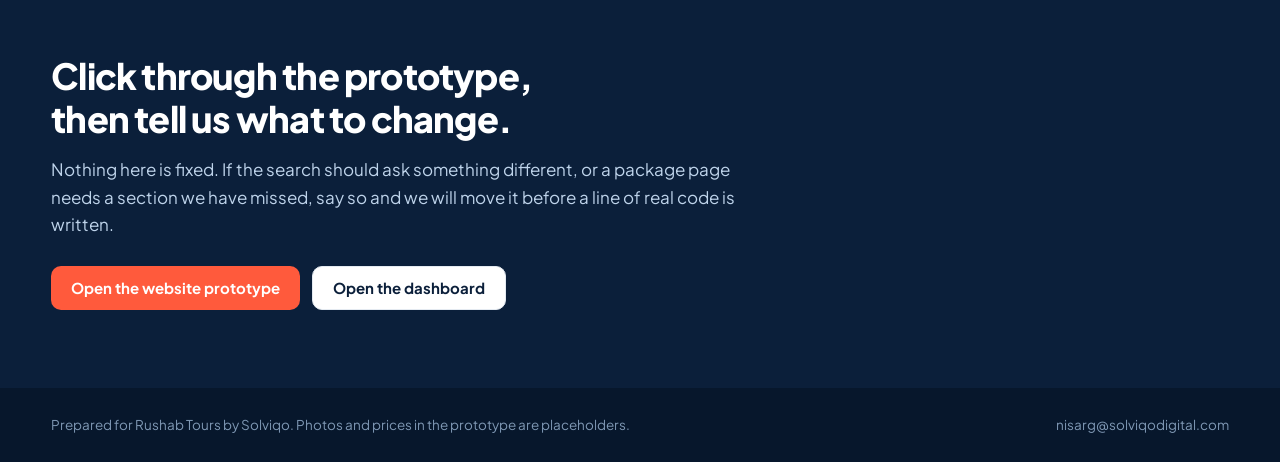
==== commit 5dc8b456: "Twenty days, every page named, no tech on the one pager, new contact email Co-Authored-By: Claude Op" ====
--- a/index.html
+++ b/index.html
@@ -9,7 +9,7 @@
 <link rel="preconnect" href="https://fonts.googleapis.com"><link rel="preconnect" href="https://fonts.gstatic.com" crossorigin>
 <link rel="stylesheet" href="https://fonts.googleapis.com/css2?family=Plus+Jakarta+Sans:wght@500;600;700;800&display=swap">
 <link rel="stylesheet" href="assets/site.css?v=2">
-<link rel="stylesheet" href="assets/prop.css?v=6">
+<link rel="stylesheet" href="assets/prop.css?v=7">
 </head>
 <body class="prop">
 
@@ -37,7 +37,7 @@
   <div class="p-meta">
     <div><b>Both links are live</b><span>Click through them before you read anything else</span></div>
     <div><b>Next.js, NestJS, PostgreSQL</b><span>The stack you asked for</span></div>
-    <div><b>4 to 5 weeks</b><span>From kick off to launch</span></div>
+    <div><b>20 days</b><span>From kick off to launch</span></div>
   </div>
 </div></section>
 
@@ -106,7 +106,8 @@
         <li><b>Package page.</b> Gallery, day by day itinerary, the named hotels with star rating, room type and meal plan, the sightseeing list, what is included, what is not, cancellation and payment policy, and a price box that follows you down the page.</li>
         <li><b>Enquiry.</b> Short form, three fields that matter, and a confirmation that tells the traveller exactly when they will hear back.</li>
         <li><b>Flights and hotels.</b> A clean strip that hands the traveller to your booking partner, without pulling them away from packages.</li>
-        <li><b>Group departures, visa, about, contact.</b> Simple pages, all editable by your team.</li>
+        <li><b>Flights, hotels, bus and travel insurance.</b> Each gets its own page, which hands the traveller cleanly over to your booking partner instead of pulling them away from packages.</li>
+        <li><b>About us, contact us, group tours, visa, FAQ, terms and privacy.</b> Every standard page a travel company needs, all of them editable by your team, none of them needing a developer.</li>
       </ul>
     </div>
     <div class="p-g2" style="grid-template-columns:1fr;gap:18px">
@@ -264,7 +265,7 @@
 <!-- ============ SCOPE ============ -->
 <section class="p-s p-alt" id="scope"><div class="wrap">
   <div class="p-h"><div class="p-num">09</div><h2>What you get, and what you do not</h2>
-    <p>Written plainly so there are no surprises in week four.</p></div>
+    <p>Written plainly so there are no surprises on day eighteen.</p></div>
   <div class="p-g2" style="align-items:start">
     <div class="p-card"><span class="p-k">Included</span>
       <ul class="p-lst" style="margin-top:4px">
@@ -281,6 +282,8 @@
         <li>Social links in the header and footer</li>
         <li>Photos on each itinerary day, and rooms as well as adults and children in the booking box</li>
         <li>Admin and employee accounts with different access rights</li>
+        <li>Flights, hotels, bus and insurance pages linking to your booking partner</li>
+        <li>About us, contact us, group tours, visa, FAQ, terms and privacy pages</li>
         <li>Search setup, redirects from your current site, sitemap and structured data</li>
         <li>Analytics and Google Ads conversion tracking</li>
         <li>Migration of your existing packages, together with your team</li>
@@ -338,7 +341,7 @@
 
 <footer class="p-pf"><div class="wrap">
   <span>Prepared for Rushab Tours by Solviqo. Photos and prices in the prototype are placeholders.</span>
-  <span>solviqodigital@gmail.com</span>
+  <span>nisarg@solviqodigital.com</span>
 </div></footer>
 
 </body>
